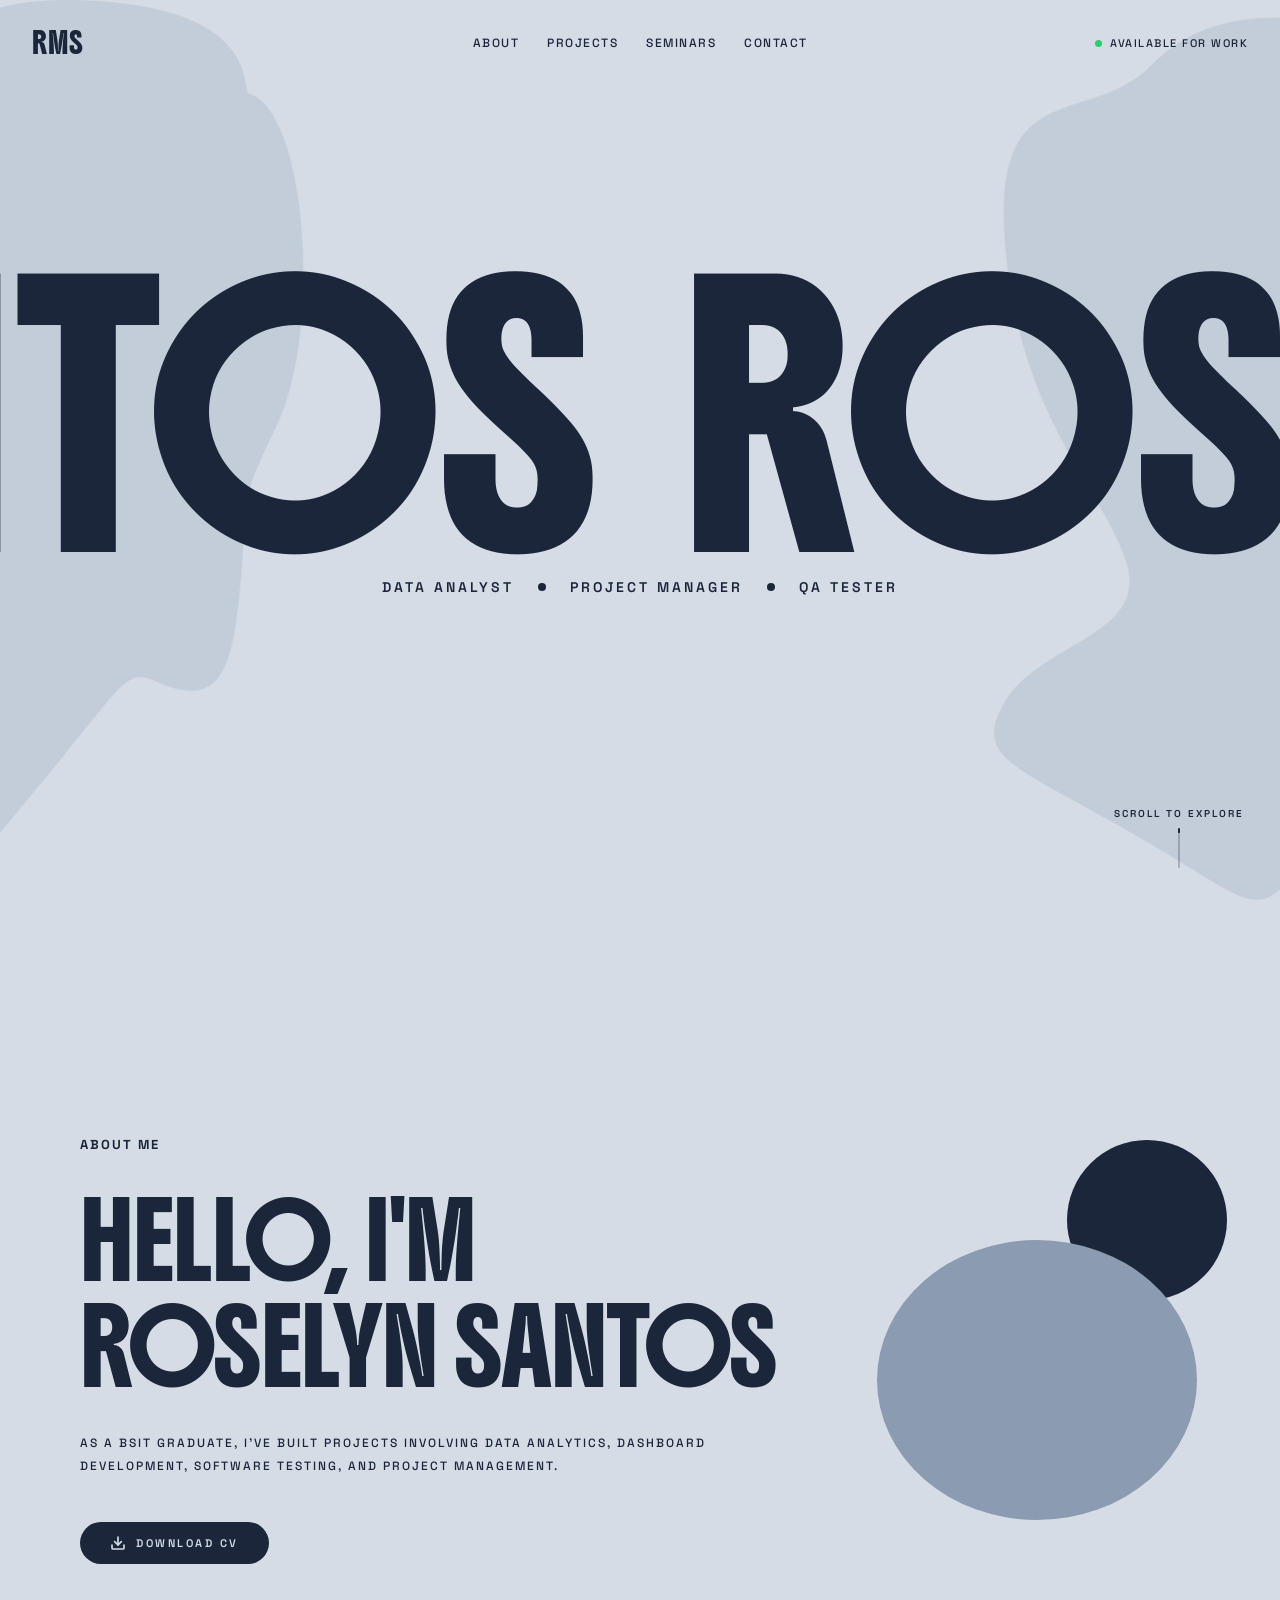
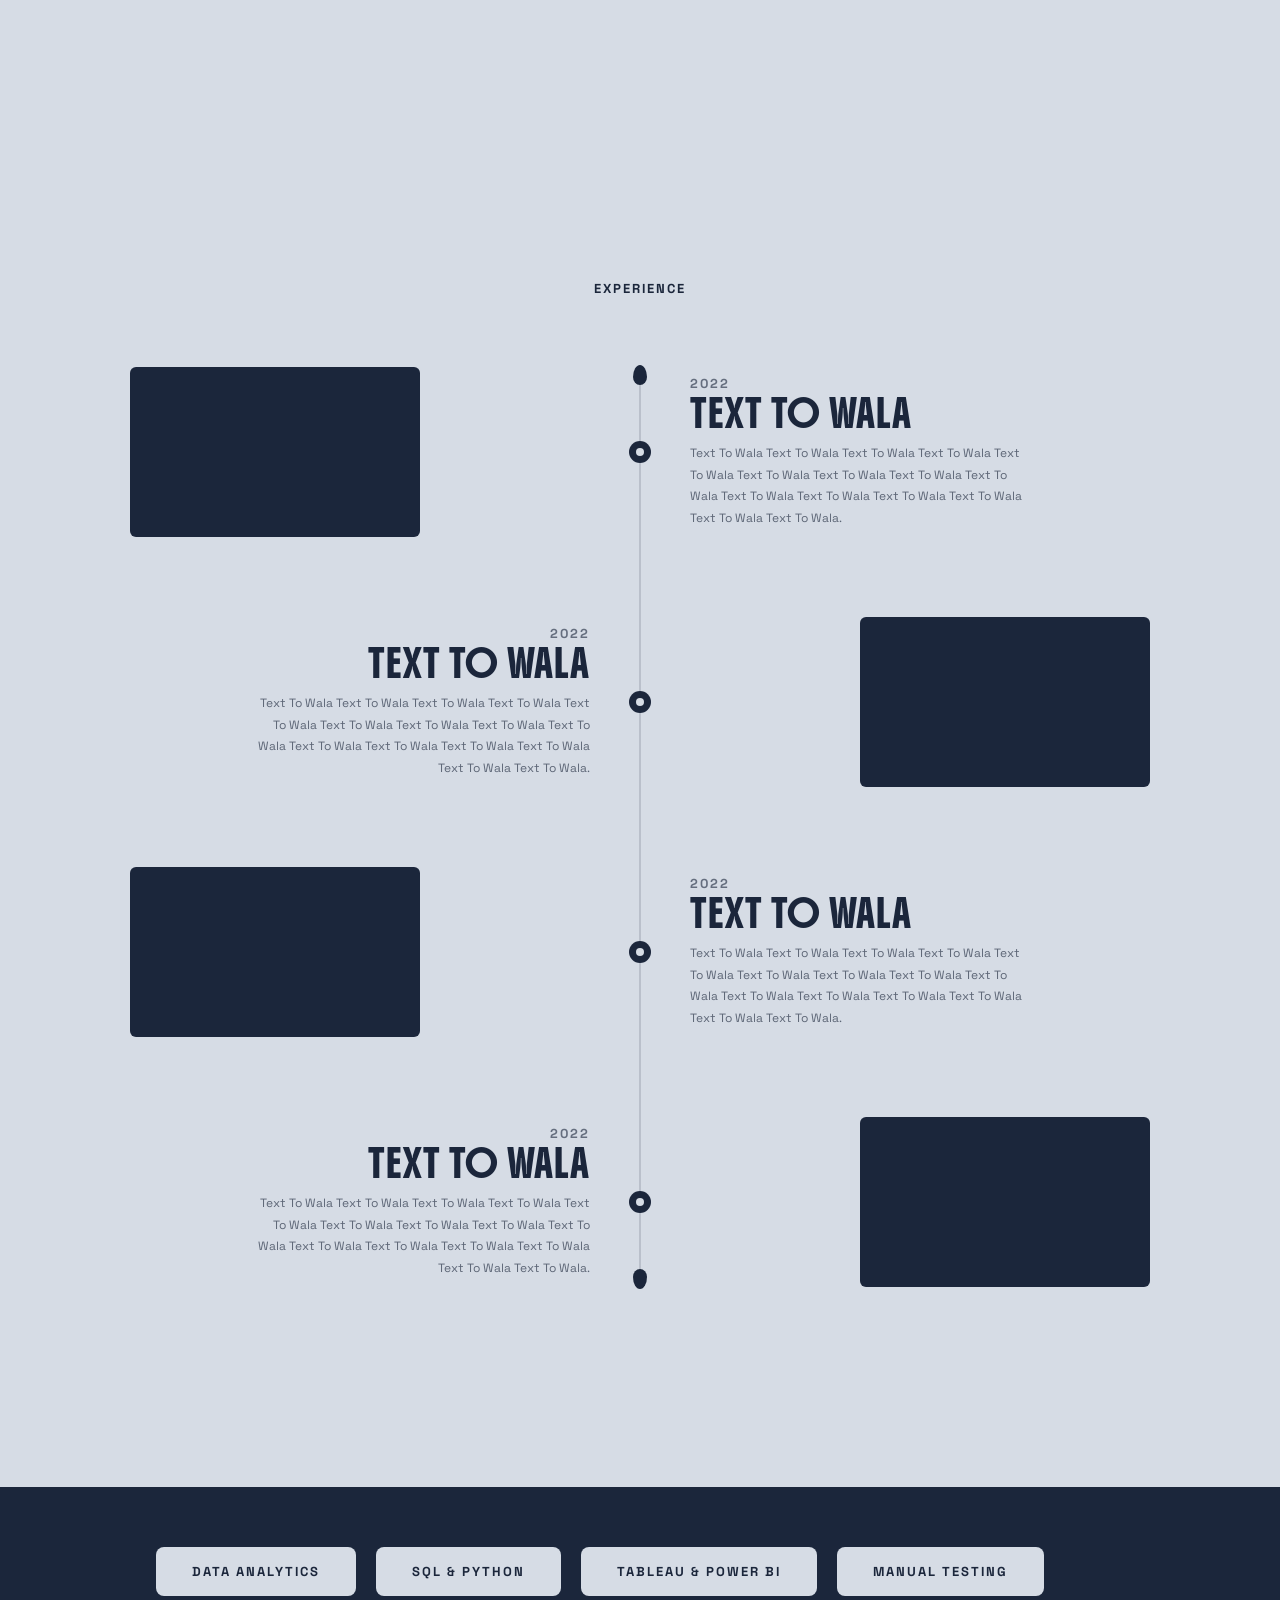
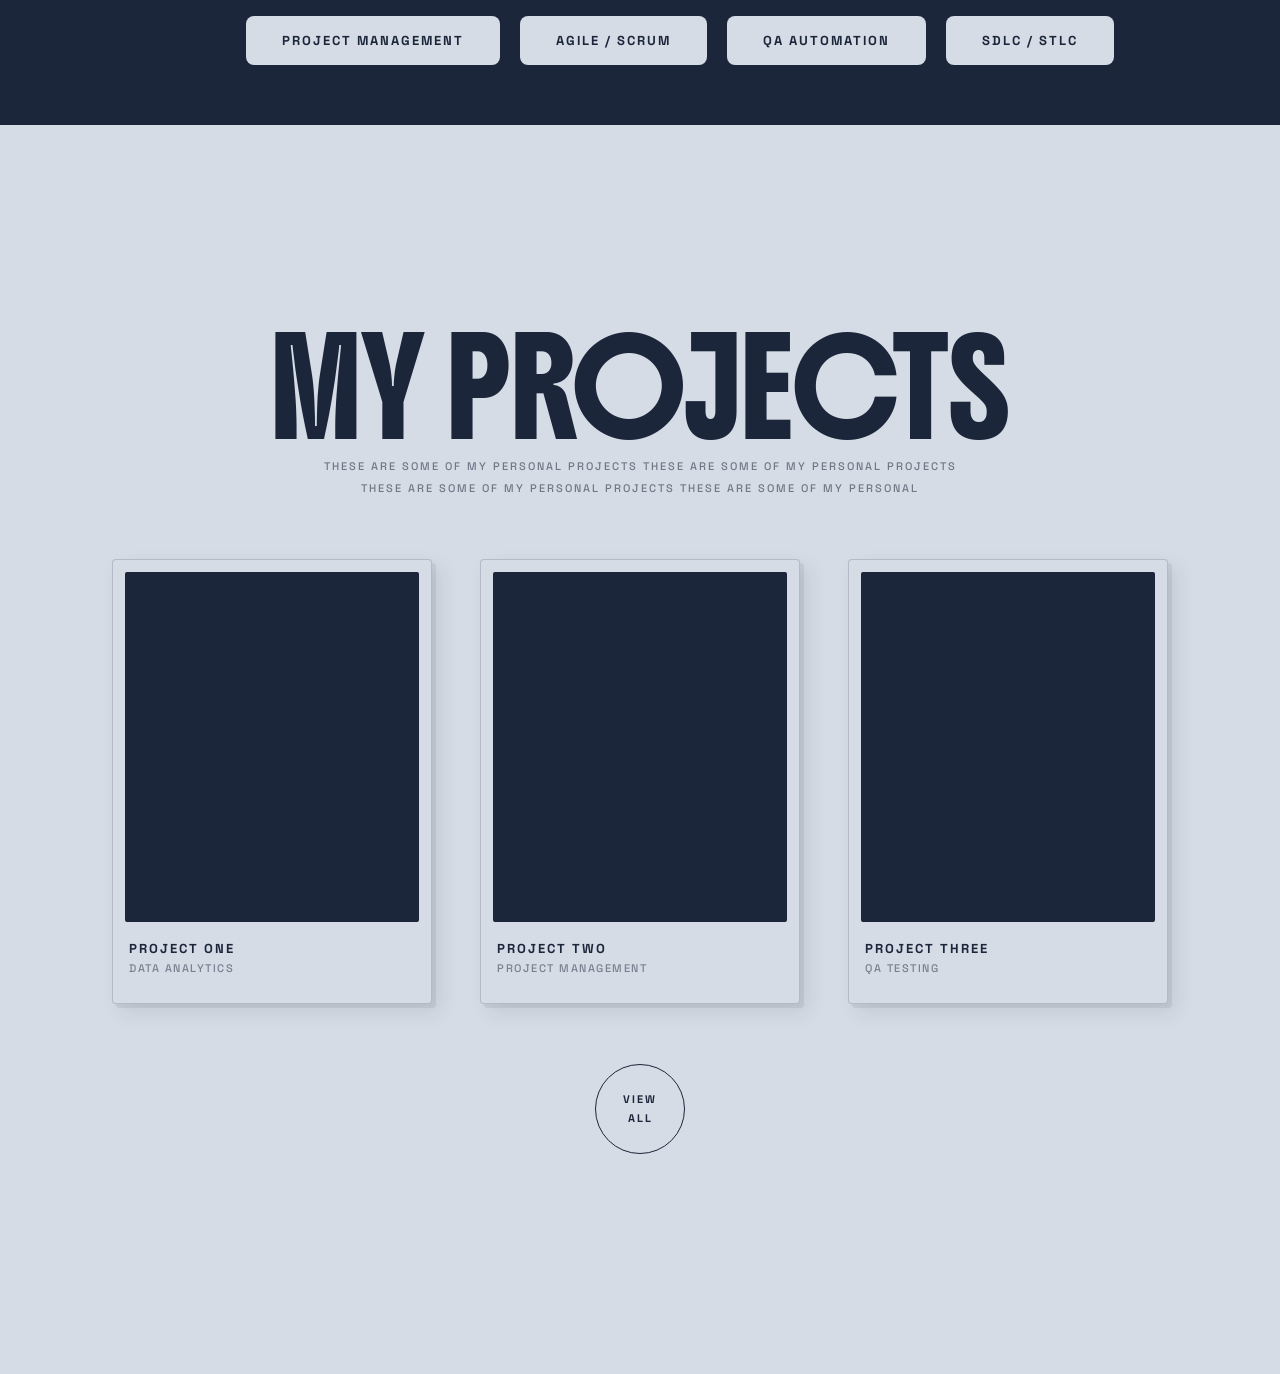
==== index.html @ ca858422 "feat: implement interactive project section with card hover animations and scroll-triggered entrance" ====
<!DOCTYPE html>
<html lang="en">
<head>
    <meta charset="UTF-8">
    <meta name="viewport" content="width=device-width, initial-scale=1.0">
    <meta name="description" content="Roselyn Santos — Data Analyst, Project Manager & QA Tester. Available for work.">
    <link rel="preconnect" href="https://fonts.googleapis.com">
    <link rel="preconnect" href="https://fonts.gstatic.com" crossorigin>
    <link href="https://fonts.googleapis.com/css2?family=Boldonse&family=Space+Grotesk:wght@300;400;500;600;700&display=swap" rel="stylesheet">

    <link rel="stylesheet" href="style.css">
    <title>RMS — Roselyn Santos Portfolio</title>
</head>
<body>
    <nav class="nav-head">
        <div class="logo">RMS</div>
        <ul class="nav-menu">
            <li><a href="#about" class="menu-link">ABOUT</a></li>
            <li><a href="#projects" class="menu-link">PROJECTS</a></li>
            <li><a href="#seminars" class="menu-link">SEMINARS</a></li>
            <li><a href="#contact" class="menu-link">CONTACT</a></li>
        </ul>
        <div class="nav-right">
            <span class="status-dot"></span>
            <span class="status-text">AVAILABLE FOR WORK</span>
        </div>
    </nav>

    <section class="hero">
        <div class="hero-container">
            <div class="hero-name-container">
                <h1 class="hero-name"> ROSELYN SANTOS</h1>
                <h1 class="hero-name" aria-hidden="true"> ROSELYN SANTOS</h1>
                <h1 class="hero-name" aria-hidden="true"> ROSELYN SANTOS</h1>
                <h1 class="hero-name" aria-hidden="true"> ROSELYN SANTOS</h1>
            </div>
            <div class="roles">
                <span class="job-role">DATA ANALYST</span>
                <span class="role-dot"></span>
                <span class="job-role">PROJECT MANAGER</span>
                <span class="role-dot"></span>
                <span class="job-role">QA TESTER</span>
            </div>
        </div>

        <div class="scroll-indicator">
            <span class="scroll-text">SCROLL TO EXPLORE</span>
            <div class="scroll-line">
                <span class="scroll-dot"></span>
            </div>
        </div>
    </section>

    <!-- ── About Section ── -->
    <section class="about" id="about">
        <div class="about-container">
            <div class="about-left">
                <span class="section-label">ABOUT ME</span>
                <h2 class="about-heading">
                    HELLO, I'M<br>
                    ROSELYN SANTOS
                </h2>
                <p class="about-description">
                    As a BSIT graduate, I've built projects involving data analytics, 
                    dashboard development, software testing, and project management.
                </p>
                <a href="#" class="btn-download" id="download-cv">
                    <span class="btn-icon">
                        <svg width="16" height="16" viewBox="0 0 24 24" fill="none" stroke="currentColor" stroke-width="2.5" stroke-linecap="round" stroke-linejoin="round">
                            <path d="M21 15v4a2 2 0 0 1-2 2H5a2 2 0 0 1-2-2v-4"/>
                            <polyline points="7 10 12 15 17 10"/>
                            <line x1="12" y1="15" x2="12" y2="3"/>
                        </svg>
                    </span>
                    <span class="btn-text">DOWNLOAD CV</span>
                </a>
            </div>
            <div class="about-right">
                <div class="about-shapes">
                    <div class="shape-circle"></div>
                    <div class="shape-ellipse"></div>
                </div>
            </div>
        </div>
    </section>

    <!-- ── Timeline Section ── -->
    <section class="timeline-section" id="projects">
        <div class="timeline-header">
            <span class="section-label">EXPERIENCE</span>
        </div>

        <div class="timeline-wrapper">
            <!-- vertical line -->
            <div class="timeline-line">
                <div class="timeline-line-fill"></div>
            </div>

            <!-- cap top -->
            <div class="timeline-cap timeline-cap--top"></div>

            <!-- Item 1 — image LEFT, text RIGHT -->
            <div class="timeline-item timeline-item--left" data-index="0">
                <div class="ti-image-side">
                    <div class="ti-image"></div>
                </div>
                <div class="ti-dot">
                    <div class="ti-dot-inner"></div>
                </div>
                <div class="ti-text-side">
                    <span class="ti-year">2022</span>
                    <h3 class="ti-title">TEXT TO WALA</h3>
                    <p class="ti-desc">Text To Wala Text To Wala Text To Wala Text To Wala Text To Wala Text To Wala Text To Wala Text To Wala Text To Wala Text To Wala Text To Wala Text To Wala Text To Wala Text To Wala Text To Wala.</p>
                </div>
            </div>

            <!-- Item 2 — text LEFT (mirrored), image RIGHT -->
            <div class="timeline-item timeline-item--right" data-index="1">
                <div class="ti-text-side">
                    <span class="ti-year">2022</span>
                    <h3 class="ti-title">TEXT TO WALA</h3>
                    <p class="ti-desc">Text To Wala Text To Wala Text To Wala Text To Wala Text To Wala Text To Wala Text To Wala Text To Wala Text To Wala Text To Wala Text To Wala Text To Wala Text To Wala Text To Wala Text To Wala.</p>
                </div>
                <div class="ti-dot">
                    <div class="ti-dot-inner"></div>
                </div>
                <div class="ti-image-side">
                    <div class="ti-image"></div>
                </div>
            </div>

            <!-- Item 3 — image LEFT, text RIGHT -->
            <div class="timeline-item timeline-item--left" data-index="2">
                <div class="ti-image-side">
                    <div class="ti-image"></div>
                </div>
                <div class="ti-dot">
                    <div class="ti-dot-inner"></div>
                </div>
                <div class="ti-text-side">
                    <span class="ti-year">2022</span>
                    <h3 class="ti-title">TEXT TO WALA</h3>
                    <p class="ti-desc">Text To Wala Text To Wala Text To Wala Text To Wala Text To Wala Text To Wala Text To Wala Text To Wala Text To Wala Text To Wala Text To Wala Text To Wala Text To Wala Text To Wala Text To Wala.</p>
                </div>
            </div>

            <!-- Item 4 — text LEFT (mirrored), image RIGHT -->
            <div class="timeline-item timeline-item--right" data-index="3">
                <div class="ti-text-side">
                    <span class="ti-year">2022</span>
                    <h3 class="ti-title">TEXT TO WALA</h3>
                    <p class="ti-desc">Text To Wala Text To Wala Text To Wala Text To Wala Text To Wala Text To Wala Text To Wala Text To Wala Text To Wala Text To Wala Text To Wala Text To Wala Text To Wala Text To Wala Text To Wala.</p>
                </div>
                <div class="ti-dot">
                    <div class="ti-dot-inner"></div>
                </div>
                <div class="ti-image-side">
                    <div class="ti-image"></div>
                </div>
            </div>

            <!-- cap bottom -->
            <div class="timeline-cap timeline-cap--bottom"></div>
        </div>
    <!-- ── Skills Section ── -->
    <section class="skills-section" id="skills">
        <div class="skills-banner">
            <div class="skills-row skills-row--1">
                <div class="skill-pill"><span>DATA ANALYTICS</span></div>
                <div class="skill-pill"><span>SQL & PYTHON</span></div>
                <div class="skill-pill"><span>TABLEAU & POWER BI</span></div>
                <div class="skill-pill"><span>MANUAL TESTING</span></div>
            </div>
            <div class="skills-row skills-row--2">
                <div class="skill-pill"><span>PROJECT MANAGEMENT</span></div>
                <div class="skill-pill"><span>AGILE / SCRUM</span></div>
                <div class="skill-pill"><span>QA AUTOMATION</span></div>
                <div class="skill-pill"><span>SDLC / STLC</span></div>
            </div>
        </div>
    </section>

    <!-- ── Projects Section ── -->
    <section class="projects-section" id="projects-work">
        <div class="projects-header">
            <h2 class="projects-title">MY PROJECTS</h2>
            <p class="projects-subtitle">THESE ARE SOME OF MY PERSONAL PROJECTS THESE ARE SOME OF MY PERSONAL PROJECTS<br>THESE ARE SOME OF MY PERSONAL PROJECTS THESE ARE SOME OF MY PERSONAL</p>
        </div>

        <div class="projects-grid">
            <!-- Card 1 -->
            <div class="project-card" data-proj="0">
                <div class="project-card-inner">
                    <div class="project-image">
                        <div class="project-hover-overlay">
                            <div class="view-eye">
                                <svg viewBox="0 0 24 24" fill="none" stroke="currentColor" stroke-width="1.8" stroke-linecap="round" stroke-linejoin="round">
                                    <path d="M1 12s4-8 11-8 11 8 11 8-4 8-11 8-11-8-11-8z"/>
                                    <circle cx="12" cy="12" r="3"/>
                                </svg>
                            </div>
                            <span class="view-label">VIEW</span>
                        </div>
                    </div>
                    <div class="project-card-footer">
                        <span class="project-name">PROJECT ONE</span>
                        <span class="project-type">DATA ANALYTICS</span>
                    </div>
                </div>
            </div>

            <!-- Card 2 -->
            <div class="project-card" data-proj="1">
                <div class="project-card-inner">
                    <div class="project-image">
                        <div class="project-hover-overlay">
                            <div class="view-eye">
                                <svg viewBox="0 0 24 24" fill="none" stroke="currentColor" stroke-width="1.8" stroke-linecap="round" stroke-linejoin="round">
                                    <path d="M1 12s4-8 11-8 11 8 11 8-4 8-11 8-11-8-11-8z"/>
                                    <circle cx="12" cy="12" r="3"/>
                                </svg>
                            </div>
                            <span class="view-label">VIEW</span>
                        </div>
                    </div>
                    <div class="project-card-footer">
                        <span class="project-name">PROJECT TWO</span>
                        <span class="project-type">PROJECT MANAGEMENT</span>
                    </div>
                </div>
            </div>

            <!-- Card 3 -->
            <div class="project-card" data-proj="2">
                <div class="project-card-inner">
                    <div class="project-image">
                        <div class="project-hover-overlay">
                            <div class="view-eye">
                                <svg viewBox="0 0 24 24" fill="none" stroke="currentColor" stroke-width="1.8" stroke-linecap="round" stroke-linejoin="round">
                                    <path d="M1 12s4-8 11-8 11 8 11 8-4 8-11 8-11-8-11-8z"/>
                                    <circle cx="12" cy="12" r="3"/>
                                </svg>
                            </div>
                            <span class="view-label">VIEW</span>
                        </div>
                    </div>
                    <div class="project-card-footer">
                        <span class="project-name">PROJECT THREE</span>
                        <span class="project-type">QA TESTING</span>
                    </div>
                </div>
            </div>
        </div>

        <div class="projects-cta">
            <a href="#" class="view-all-btn" id="view-all-projects">
                <span>VIEW</span>
                <span>ALL</span>
            </a>
        </div>
    </section>

    <script src="script.js"></script>
</body>
</html>
---- style.css ----
* {
    margin: 0;
    padding: 0;
    box-sizing: border-box;
}

body {
    font-family: 'Space Grotesk', sans-serif;
    overflow-x: hidden;
    max-width: 100%;
    background-color: #d6dce5;
    color: #1B263B;
}

/* ── Navigation ── */
nav {
    font-size: 12px;
    padding: 20px;
}

.nav-head {
    position: absolute;
    top: 0;
    left: 0;
    width: 100%;
    z-index: 10;
    display: flex;
    justify-content: space-between;
    align-items: center;
    padding: 24px 32px;
}

.logo {
    font-family: "Boldonse", sans-serif;
    font-weight: 400;
    font-size: 20px;
    color: #1B263B;
    letter-spacing: 1px;
    cursor: pointer;
}

.nav-menu {
    display: flex;
    font-weight: 500;
    list-style: none;
    gap: 28px;
    position: absolute;
    left: 50%;
    top: 50%;
    transform: translate(-50%, -50%);
}

.menu-link {
    text-decoration: none;
    color: #1B263B;
    font-size: 12px;
    font-weight: 500;
    letter-spacing: 1.5px;
    transition: color 0.3s ease, opacity 0.3s ease;
    position: relative;
    padding-bottom: 2px;
}

.menu-link::after {
    content: '';
    position: absolute;
    bottom: 0;
    left: 0;
    width: 0;
    height: 1.5px;
    background-color: #1B263B;
    transition: width 0.3s ease;
}

.menu-link:hover::after {
    width: 100%;
}

.menu-link:hover {
    opacity: 0.7;
}

.nav-right {
    display: flex;
    align-items: center;
    gap: 8px;
    font-size: 11px;
    font-weight: 500;
    letter-spacing: 1.5px;
    color: #1B263B;
}

.status-dot {
    width: 7px;
    height: 7px;
    border-radius: 50%;
    background-color: #2ecc71;
    display: inline-block;
    animation: pulse-dot 2s ease-in-out infinite;
}

@keyframes pulse-dot {
    0%, 100% { opacity: 1; transform: scale(1); }
    50% { opacity: 0.5; transform: scale(0.8); }
}

/* ── Hero Section ── */
.hero {
    position: relative;
    width: 100%;
    height: 100vh;
    background-image: url(assets/hero-background.png);
    background-repeat: no-repeat;
    background-size: cover;
    background-position: center;
    overflow: hidden;
    display: flex;
    flex-direction: column;
    justify-content: center;
    align-items: center;
}

/* ── Scrolling Name ── */
@keyframes scrollText {
    0% {
        transform: translateX(0);
    }
    100% {
        transform: translateX(-50%);
    }
}

.hero-container {
    position: relative;
    display: flex;
    flex-direction: column;
    align-items: center;
    width: 100%;
}

.hero-name-container {
    display: flex;
    white-space: nowrap;
    animation: scrollText 20s linear infinite;
    gap: 80px;
}

.hero-name {
    font-family: "Boldonse", sans-serif;
    font-weight: 400;
    font-style: normal;
    font-size: 234px;
    color: #1B263B;
    line-height: 1;
    margin: 0;
    padding: 0;
    flex-shrink: 0;
}

/* ── Roles with Dots ── */
.roles {
    display: flex;
    justify-content: center;
    align-items: center;
    gap: 24px;
    margin-top: 40px;
}

.job-role {
    font-size: 14px;
    font-weight: 600;
    letter-spacing: 3px;
    color: #1B263B;
}

.role-dot {
    width: 8px;
    height: 8px;
    border-radius: 50%;
    background-color: #1B263B;
    flex-shrink: 0;
}

/* ── Scroll to Explore ── */
.scroll-indicator {
    position: absolute;
    bottom: 32px;
    right: 36px;
    display: flex;
    flex-direction: column;
    align-items: center;
    gap: 8px;
}

.scroll-text {
    font-size: 10px;
    font-weight: 600;
    letter-spacing: 2px;
    color: #1B263B;
    writing-mode: horizontal-tb;
}

.scroll-line {
    width: 1.5px;
    height: 40px;
    background-color: rgba(27, 38, 59, 0.25);
    position: relative;
    overflow: hidden;
    border-radius: 1px;
}

.scroll-dot {
    width: 5px;
    height: 5px;
    border-radius: 50%;
    background-color: #1B263B;
    position: absolute;
    left: 50%;
    transform: translateX(-50%);
    animation: scroll-bounce 2s ease-in-out infinite;
}

@keyframes scroll-bounce {
    0% { top: 0; }
    50% { top: calc(100% - 5px); }
    100% { top: 0; }
}

/* ── About Section ── */
.about {
    position: relative;
    width: 100%;
    min-height: 100vh;
    background-color: #d6dce5;
    display: flex;
    align-items: center;
    justify-content: center;
    padding: 60px 80px;
    overflow: hidden;
}

.about-container {
    display: flex;
    align-items: center;
    justify-content: space-between;
    width: 100%;
    max-width: 1500px;
    gap: 80px;
}

.about-left {
    flex: 1;
}

.section-label {
    display: block;
    font-size: 13px;
    font-weight: 700;
    letter-spacing: 2px;
    color: #1B263B;
    margin-bottom: 36px;
}

.about-heading {
    font-family: "Boldonse", sans-serif;
    font-weight: 400;
    font-size: clamp(44px, 5.5vw, 76px);
    color: #1B263B;
    line-height: 1.5;
    margin-bottom: 32px;
    letter-spacing: -1px;
    white-space: nowrap;
}

.about-description {
    font-size: 12px;
    font-weight: 500;
    line-height: 1.9;
    color: #1B263B;
    letter-spacing: 2px;
    max-width: 740px;
    margin-bottom: 44px;
    text-transform: uppercase;
}

/* ── Download CV Button ── */
.btn-download {
    display: inline-flex;
    align-items: center;
    gap: 10px;
    padding: 13px 30px;
    background-color: #1B263B;
    color: #d6dce5;
    text-decoration: none;
    font-size: 11px;
    font-weight: 600;
    letter-spacing: 2.5px;
    border-radius: 50px;
    transition: all 0.4s cubic-bezier(0.25, 0.46, 0.45, 0.94);
    position: relative;
    overflow: hidden;
}

.btn-download::before {
    content: '';
    position: absolute;
    top: 0;
    left: -100%;
    width: 100%;
    height: 100%;
    background: linear-gradient(90deg, transparent, rgba(214, 220, 229, 0.12), transparent);
    transition: left 0.5s ease;
}

.btn-download:hover::before {
    left: 100%;
}

.btn-download:hover {
    transform: translateY(-2px);
    box-shadow: 0 8px 30px rgba(27, 38, 59, 0.3);
    background-color: #2a3a52;
}

.btn-icon {
    display: flex;
    align-items: center;
    justify-content: center;
    transition: transform 0.3s ease;
}

.btn-download:hover .btn-icon {
    transform: translateY(2px);
}

.btn-text {
    position: relative;
    z-index: 1;
}

/* ── About Right — Geometric Shapes (Person Placeholder) ── */
.about-right {
    flex: 1;
    display: flex;
    justify-content: flex-end;
    align-items: center;
}

.about-shapes {
    position: relative;
    width: 400px;
    height: 420px;
}

.shape-circle {
    position: absolute;
    top: 0;
    right: 30px;
    width: 160px;
    height: 160px;
    border-radius: 50%;
    background-color: #1B263B;
}

.shape-ellipse {
    position: absolute;
    top: 100px;
    left: 20px;
    width: 320px;
    height: 280px;
    border-radius: 50%;
    background-color: #8a9bb2;
}

/* ══════════════════════════════════════════
   TIMELINE SECTION
══════════════════════════════════════════ */
.timeline-section {
    position: relative;
    width: 100%;
    background-color: #d6dce5;
    padding: 80px 0 100px;
    overflow: hidden;
}

.timeline-header {
    text-align: center;
    margin-bottom: 70px;
}

/* ── Center Vertical Line ── */
.timeline-wrapper {
    position: relative;
    width: 100%;
    max-width: 1100px;
    margin: 0 auto;
    padding: 0 40px;
}

.timeline-line {
    position: absolute;
    left: 50%;
    top: 0;
    bottom: 0;
    width: 2px;
    transform: translateX(-50%);
    background-color: rgba(27, 38, 59, 0.15);
    z-index: 0;
}

.timeline-line-fill {
    position: absolute;
    top: 0;
    left: 0;
    width: 100%;
    height: 0%;
    background-color: #1B263B;
    transition: height 0.05s linear;
}

/* ── Teardrop caps ── */
.timeline-cap {
    position: absolute;
    left: 50%;
    transform: translateX(-50%);
    width: 14px;
    height: 20px;
    background-color: #1B263B;
    border-radius: 50% 50% 50% 50% / 60% 60% 40% 40%;
    z-index: 2;
}

.timeline-cap--top {
    top: -2px;
    border-radius: 50% 50% 50% 50% / 40% 40% 60% 60%;
    transform: translateX(-50%) rotate(180deg);
}

.timeline-cap--bottom {
    bottom: -2px;
    border-radius: 50% 50% 50% 50% / 40% 40% 60% 60%;
}

/* ── Timeline Item ── */
.timeline-item {
    position: relative;
    display: flex;
    align-items: center;
    margin-bottom: 80px;
    gap: 0;
    width: 100%;
}

.timeline-item:last-of-type {
    margin-bottom: 0;
}

/* ── Dot on the center line ── */
.ti-dot {
    position: absolute;
    left: 50%;
    top: 50%;
    transform: translate(-50%, -50%);
    width: 22px;
    height: 22px;
    border-radius: 50%;
    background-color: #1B263B;
    z-index: 3;
    display: flex;
    align-items: center;
    justify-content: center;
    transition: transform 0.3s ease, box-shadow 0.3s ease;
}

.ti-dot-inner {
    width: 8px;
    height: 8px;
    border-radius: 50%;
    background-color: #d6dce5;
    transition: background-color 0.3s ease;
}

.timeline-item:hover .ti-dot {
    transform: translate(-50%, -50%) scale(1.3);
    box-shadow: 0 0 0 6px rgba(27, 38, 59, 0.12);
}

/* ── Image side ── */
.ti-image-side {
    flex: 1;
    display: flex;
    padding: 0 50px 0 0;
}

.timeline-item--right .ti-image-side {
    padding: 0 0 0 50px;
    justify-content: flex-end;
}

.ti-image {
    width: 100%;
    max-width: 290px;
    height: 170px;
    background-color: #1B263B;
    border-radius: 6px;
    transition: transform 0.4s cubic-bezier(0.25, 0.46, 0.45, 0.94),
                box-shadow 0.4s cubic-bezier(0.25, 0.46, 0.45, 0.94);
    cursor: pointer;
}

.ti-image:hover {
    transform: translateY(-6px) scale(1.02);
    box-shadow: 0 20px 50px rgba(27, 38, 59, 0.3);
}

/* ── Text side ── */
.ti-text-side {
    flex: 1;
    padding: 0 0 0 50px;
}

.timeline-item--right .ti-text-side {
    padding: 0 50px 0 0;
    text-align: right;
}

.ti-year {
    display: block;
    font-size: 13px;
    font-weight: 700;
    letter-spacing: 2px;
    color: #1B263B;
    margin-bottom: 6px;
    opacity: 0.6;
}

.ti-title {
    font-family: "Boldonse", sans-serif;
    font-weight: 400;
    font-size: clamp(18px, 2.2vw, 26px);
    color: #1B263B;
    letter-spacing: 1px;
    margin-bottom: 14px;
    line-height: 1.2;
}

.ti-desc {
    font-size: 12px;
    font-weight: 400;
    line-height: 1.8;
    color: rgba(27, 38, 59, 0.65);
    max-width: 340px;
}

.timeline-item--right .ti-desc {
    margin-left: auto;
}

/* ── Scroll-triggered entry animations ── */
.timeline-item {
    opacity: 0;
    transition:
        opacity 0.7s ease,
        transform 0.7s cubic-bezier(0.25, 0.46, 0.45, 0.94);
}

.timeline-item--left {
    transform: translateX(-40px);
}

.timeline-item--right {
    transform: translateX(40px);
}

.timeline-item.is-visible {
    opacity: 1;
    transform: translateX(0);
}

/* stagger by index */
.timeline-item[data-index="1"] { transition-delay: 0.1s; }
.timeline-item[data-index="2"] { transition-delay: 0.15s; }
.timeline-item[data-index="3"] { transition-delay: 0.2s; }

/* ══════════════════════════════════════════
   SKILLS SECTION
══════════════════════════════════════════ */
.skills-section {
    position: relative;
    width: 100%;
    background-color: #d6dce5;
    padding: 120px 0;
    display: flex;
    align-items: center;
    justify-content: center;
    overflow: hidden;
}

.skills-banner {
    position: relative;
    width: 100%;
    background-color: #1B263B;
    padding: 60px 0;
    display: flex;
    flex-direction: column;
    gap: 20px;
    overflow: hidden;
}

.skills-row {
    display: flex;
    justify-content: center;
    gap: 20px;
    width: 100%;
    opacity: 0;
    transition: opacity 1.2s ease, transform 1.2s cubic-bezier(0.25, 1, 0.5, 1);
}

.skills-row--1 {
    transform: translateX(-150px);
}

.skills-row--2 {
    transform: translateX(150px);
}

/* ── Active Entrance States ── */
.skills-section.is-visible .skills-row--1 {
    opacity: 1;
    transform: translateX(-40px);
}

.skills-section.is-visible .skills-row--2 {
    opacity: 1;
    transform: translateX(40px);
}

/* ── Skill Pill ── */
.skill-pill {
    background-color: #d6dce5;
    color: #1B263B;
    padding: 16px 36px;
    font-size: 13px;
    font-weight: 700;
    letter-spacing: 2px;
    border-radius: 8px;
    text-transform: uppercase;
    display: inline-flex;
    align-items: center;
    justify-content: center;
    transition: transform 0.4s cubic-bezier(0.25, 0.46, 0.45, 0.94),
                background-color 0.4s ease,
                color 0.4s ease,
                box-shadow 0.4s ease;
    user-select: none;
    white-space: nowrap;
}

.skill-pill span {
    position: relative;
    z-index: 1;
}

/* ── Hover Effects ── */
.skill-pill:hover {
    transform: scale(1.06) translateY(-2px);
    background-color: #ffffff;
    color: #1B263B;
    box-shadow: 0 12px 30px rgba(0, 0, 0, 0.15);
    cursor: pointer;
}

/* ══════════════════════════════════════════
   PROJECTS SECTION
══════════════════════════════════════════ */
.projects-section {
    position: relative;
    width: 100%;
    background-color: #d6dce5;
    padding: 100px 60px 120px;
    display: flex;
    flex-direction: column;
    align-items: center;
    gap: 60px;
    overflow: hidden;
}

/* ── Header ── */
.projects-header {
    text-align: center;
}

.projects-title {
    font-family: "Boldonse", sans-serif;
    font-weight: 400;
    font-size: clamp(52px, 7vw, 96px);
    color: #1B263B;
    letter-spacing: -1px;
    line-height: 1;
    margin-bottom: 20px;
}

.projects-subtitle {
    font-size: 11px;
    font-weight: 500;
    letter-spacing: 2px;
    color: rgba(27, 38, 59, 0.55);
    line-height: 2;
    text-transform: uppercase;
}

/* ── Grid ── */
.projects-grid {
    display: flex;
    justify-content: center;
    align-items: flex-start;
    gap: 48px;
    flex-wrap: wrap;
    width: 100%;
    max-width: 1300px;
}

/* ── Card ── */
.project-card {
    position: relative;
    width: 320px;
    cursor: pointer;
    /* entry state */
    opacity: 0;
    transform: translateY(40px);
    transition:
        opacity 0.7s ease,
        transform 0.7s cubic-bezier(0.25, 0.46, 0.45, 0.94);
}

.project-card.is-visible {
    opacity: 1;
    transform: translateY(0);
}

.project-card[data-proj="1"] { transition-delay: 0.12s; }
.project-card[data-proj="2"] { transition-delay: 0.24s; }

/* Polaroid inner wrapper */
.project-card-inner {
    position: relative;
    background-color: #d6dce5;
    border: 1px solid rgba(27, 38, 59, 0.18);
    border-radius: 4px;
    padding: 12px 12px 28px;
    box-shadow:
        4px 4px 0px rgba(27, 38, 59, 0.08),
        8px 8px 20px rgba(27, 38, 59, 0.10);
    transition:
        transform 0.45s cubic-bezier(0.25, 0.46, 0.45, 0.94),
        box-shadow 0.45s ease;
    overflow: hidden;
}

.project-card:hover .project-card-inner {
    transform: translateY(-8px) rotate(-1deg);
    box-shadow:
        6px 18px 40px rgba(27, 38, 59, 0.22),
        0 2px 8px rgba(27, 38, 59, 0.10);
}

/* Dark image area */
.project-image {
    position: relative;
    width: 100%;
    height: 350px;
    background-color: #1B263B;
    border-radius: 2px;
    overflow: hidden;
}

/* Footer label area */
.project-card-footer {
    display: flex;
    flex-direction: column;
    align-items: flex-start;
    gap: 4px;
    padding-top: 18px;
    padding-left: 4px;
}

.project-name {
    font-size: 13px;
    font-weight: 700;
    letter-spacing: 2px;
    color: #1B263B;
    text-transform: uppercase;
}

.project-type {
    font-size: 11px;
    font-weight: 500;
    letter-spacing: 1.5px;
    color: rgba(27, 38, 59, 0.5);
    text-transform: uppercase;
}

/* ── Hover Overlay ── */
.project-hover-overlay {
    position: absolute;
    inset: 0;   /* now covers the relative project-image container perfectly */
    background-color: rgba(27, 38, 59, 0.72);
    border-radius: 2px;
    display: flex;
    flex-direction: column;
    align-items: center;
    justify-content: center;
    gap: 12px;
    opacity: 0;
    /* start scaled down + blurred */
    transform: scale(0.88);
    filter: blur(4px);
    transition:
        opacity 0.4s ease,
        transform 0.4s cubic-bezier(0.34, 1.56, 0.64, 1),
        filter 0.4s ease;
    pointer-events: none;
}

.project-card:hover .project-hover-overlay {
    opacity: 1;
    transform: scale(1);
    filter: blur(0px);
}

/* Eye icon */
.view-eye {
    width: 54px;
    height: 54px;
    border-radius: 50%;
    border: 1.5px solid rgba(214, 220, 229, 0.6);
    display: flex;
    align-items: center;
    justify-content: center;
    color: #d6dce5;
    /* pupil "scanning" animation on hover */
    animation: none;
}

.project-card:hover .view-eye {
    animation: eye-pulse 1.2s ease-in-out infinite;
}

.view-eye svg {
    width: 26px;
    height: 26px;
    transform-origin: center;
}

/* The pupil (inner circle) scans left-right */
.project-card:hover .view-eye svg circle {
    animation: pupil-scan 1.4s ease-in-out infinite;
}

@keyframes pupil-scan {
    0%   { transform: translateX(0); }
    30%  { transform: translateX(3px); }
    70%  { transform: translateX(-3px); }
    100% { transform: translateX(0); }
}

@keyframes eye-pulse {
    0%,100% { border-color: rgba(214, 220, 229, 0.6); transform: scale(1); }
    50%      { border-color: rgba(214, 220, 229, 1);   transform: scale(1.08); }
}

.view-label {
    font-size: 11px;
    font-weight: 700;
    letter-spacing: 3px;
    color: #d6dce5;
    text-transform: uppercase;
    /* slide up as it appears */
    transform: translateY(6px);
    transition: transform 0.4s cubic-bezier(0.34, 1.56, 0.64, 1) 0.05s;
}

.project-card:hover .view-label {
    transform: translateY(0);
}

/* ── CTA Button ── */
.projects-cta {
    display: flex;
    justify-content: center;
}

.view-all-btn {
    display: flex;
    flex-direction: column;
    align-items: center;
    justify-content: center;
    width: 90px;
    height: 90px;
    border-radius: 50%;
    border: 1.5px solid #1B263B;
    text-decoration: none;
    color: #1B263B;
    font-size: 11px;
    font-weight: 700;
    letter-spacing: 2px;
    line-height: 1.7;
    transition:
        background-color 0.35s ease,
        color 0.35s ease,
        transform 0.35s cubic-bezier(0.25, 0.46, 0.45, 0.94),
        box-shadow 0.35s ease;
    position: relative;
    overflow: hidden;
}

.view-all-btn::before {
    content: '';
    position: absolute;
    inset: 0;
    border-radius: 50%;
    background-color: #1B263B;
    transform: scale(0);
    transition: transform 0.4s cubic-bezier(0.34, 1.56, 0.64, 1);
}

.view-all-btn:hover::before {
    transform: scale(1);
}

.view-all-btn span {
    position: relative;
    z-index: 1;
    transition: color 0.35s ease;
}

.view-all-btn:hover span {
    color: #d6dce5;
}

.view-all-btn:hover {
    transform: scale(1.08);
    box-shadow: 0 8px 28px rgba(27, 38, 59, 0.2);
}
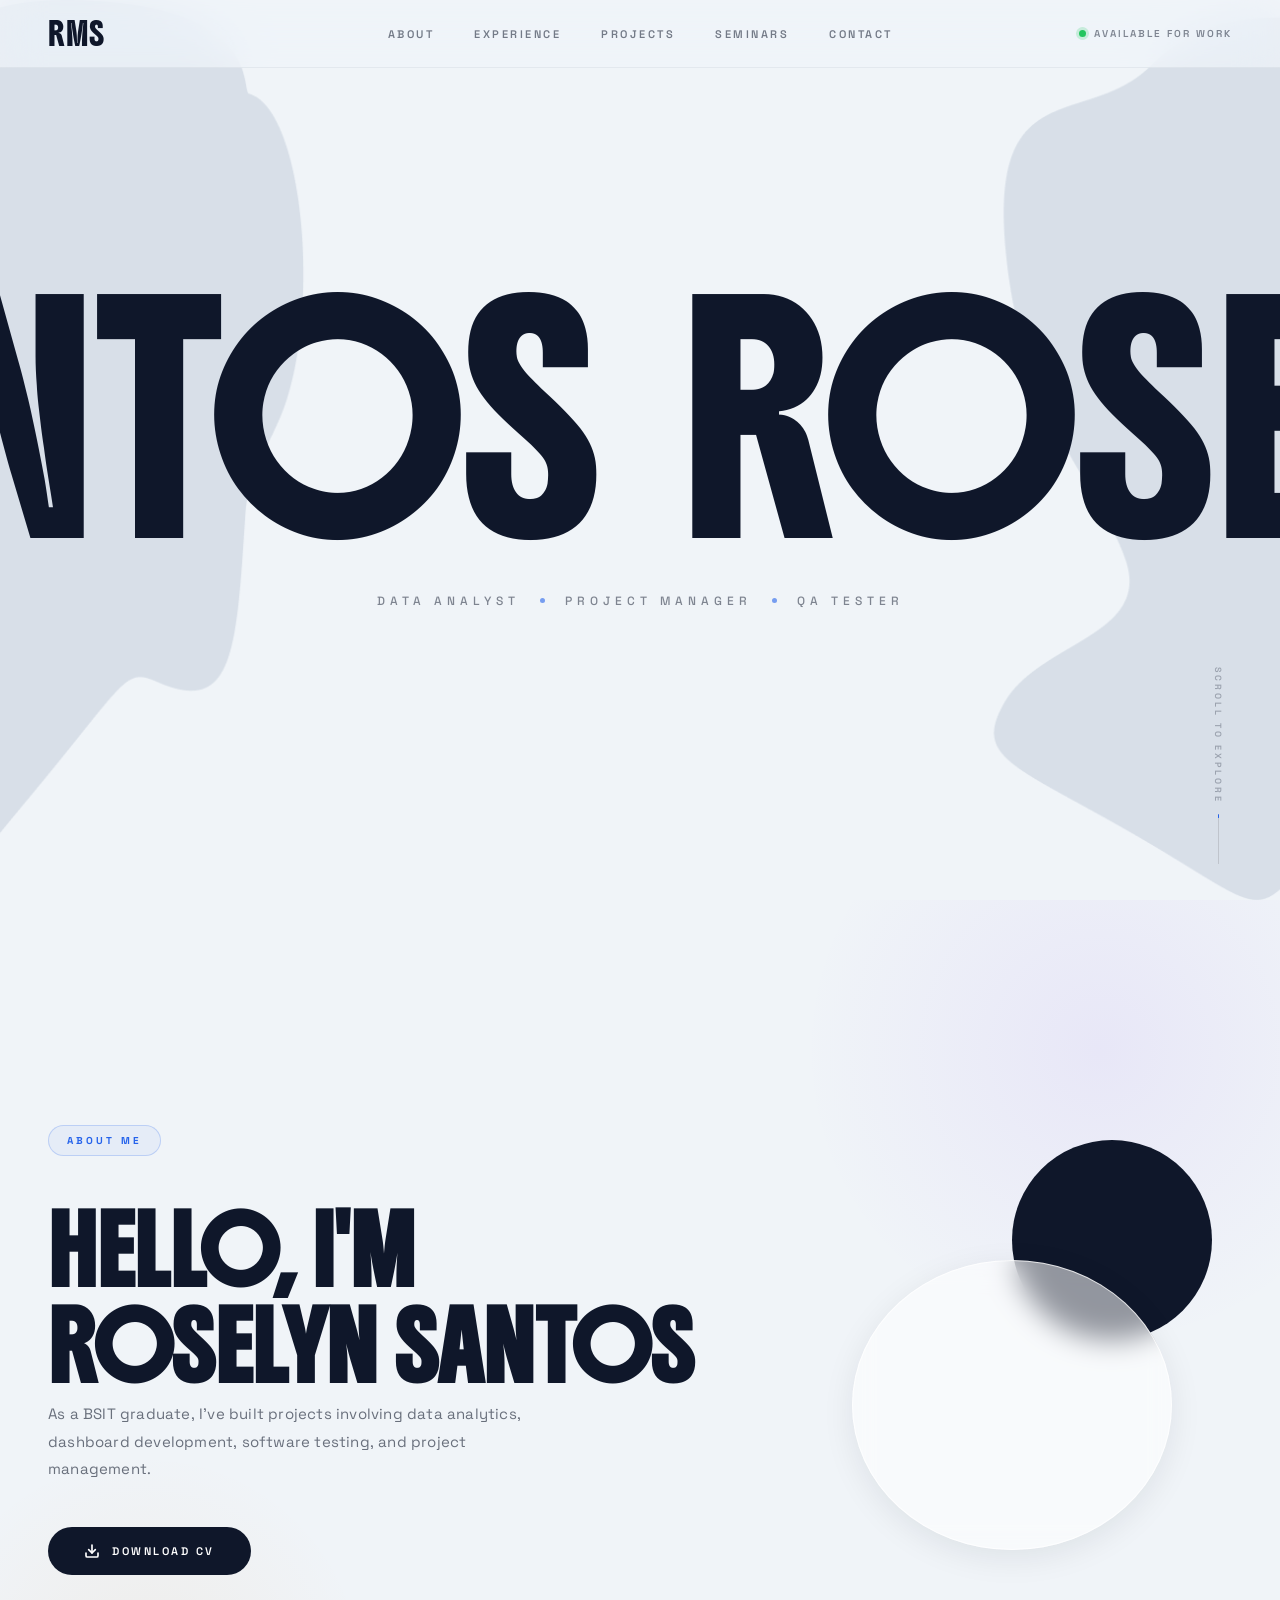
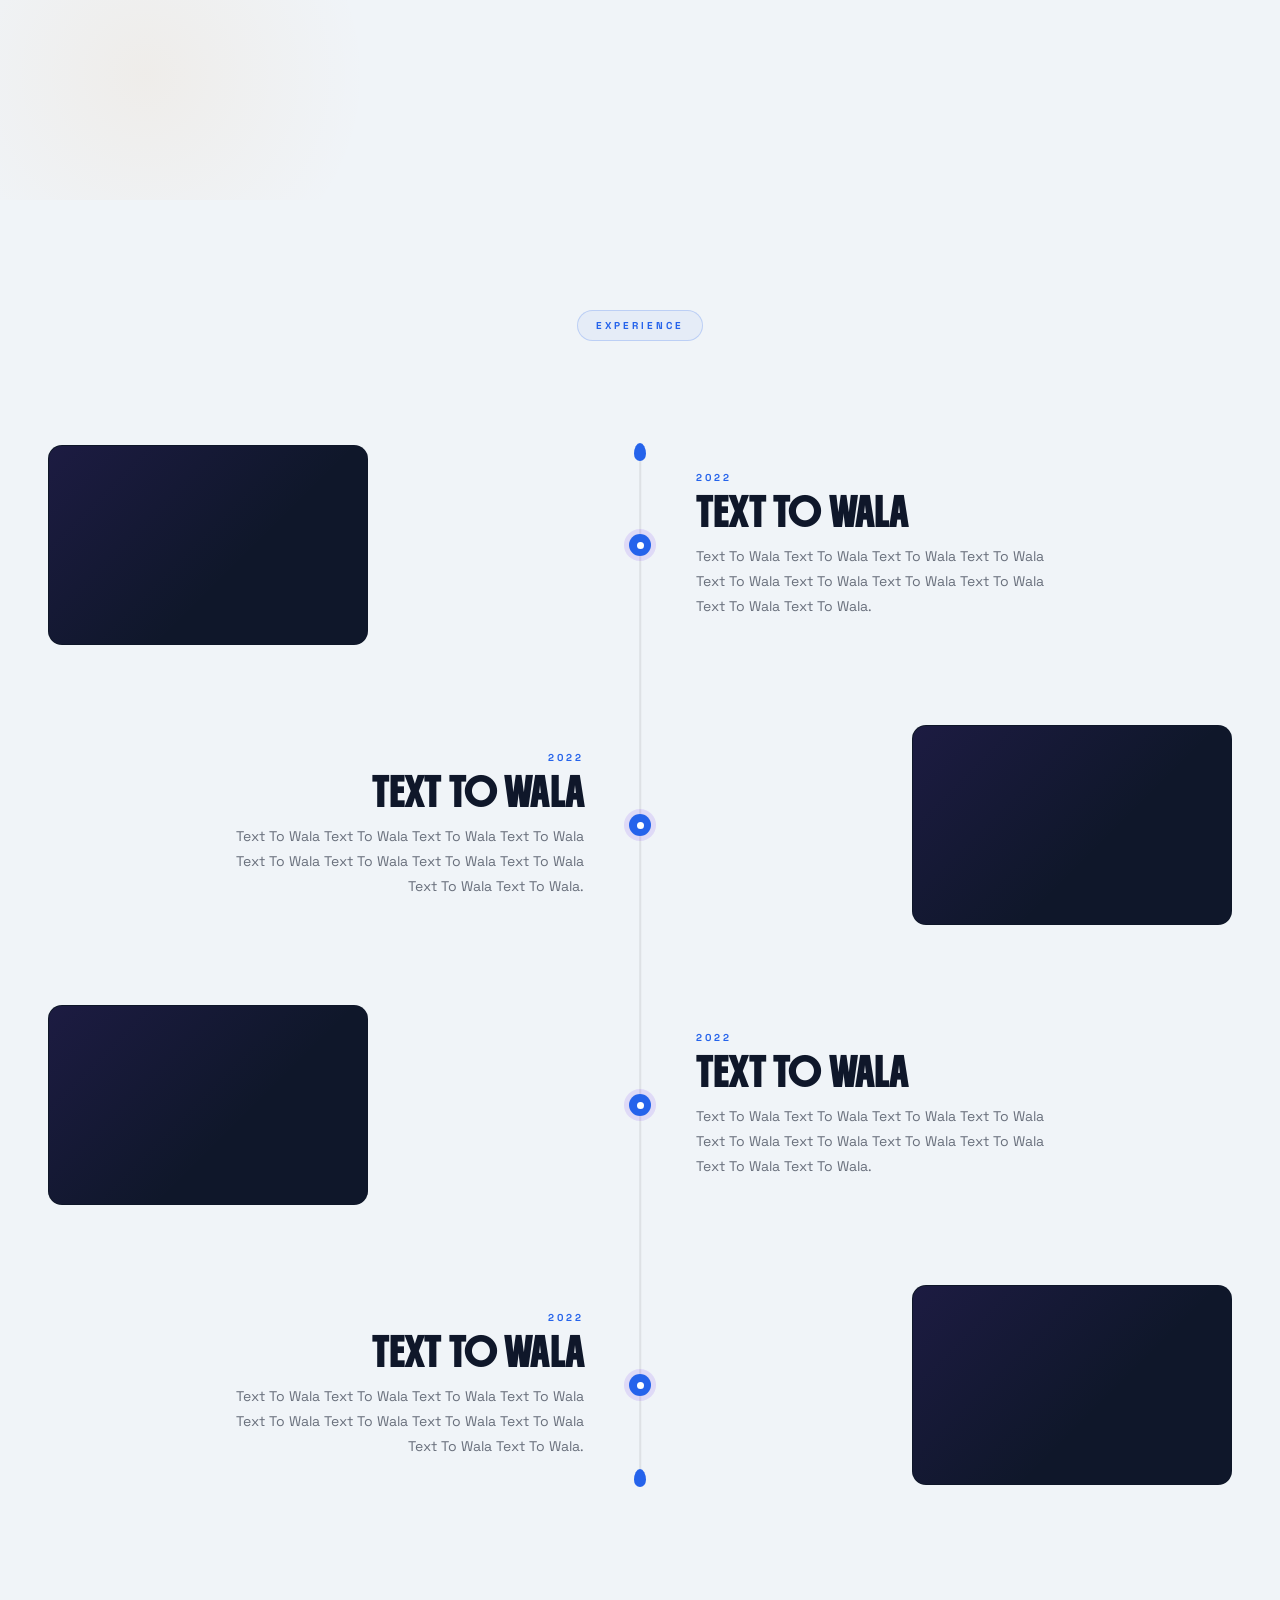
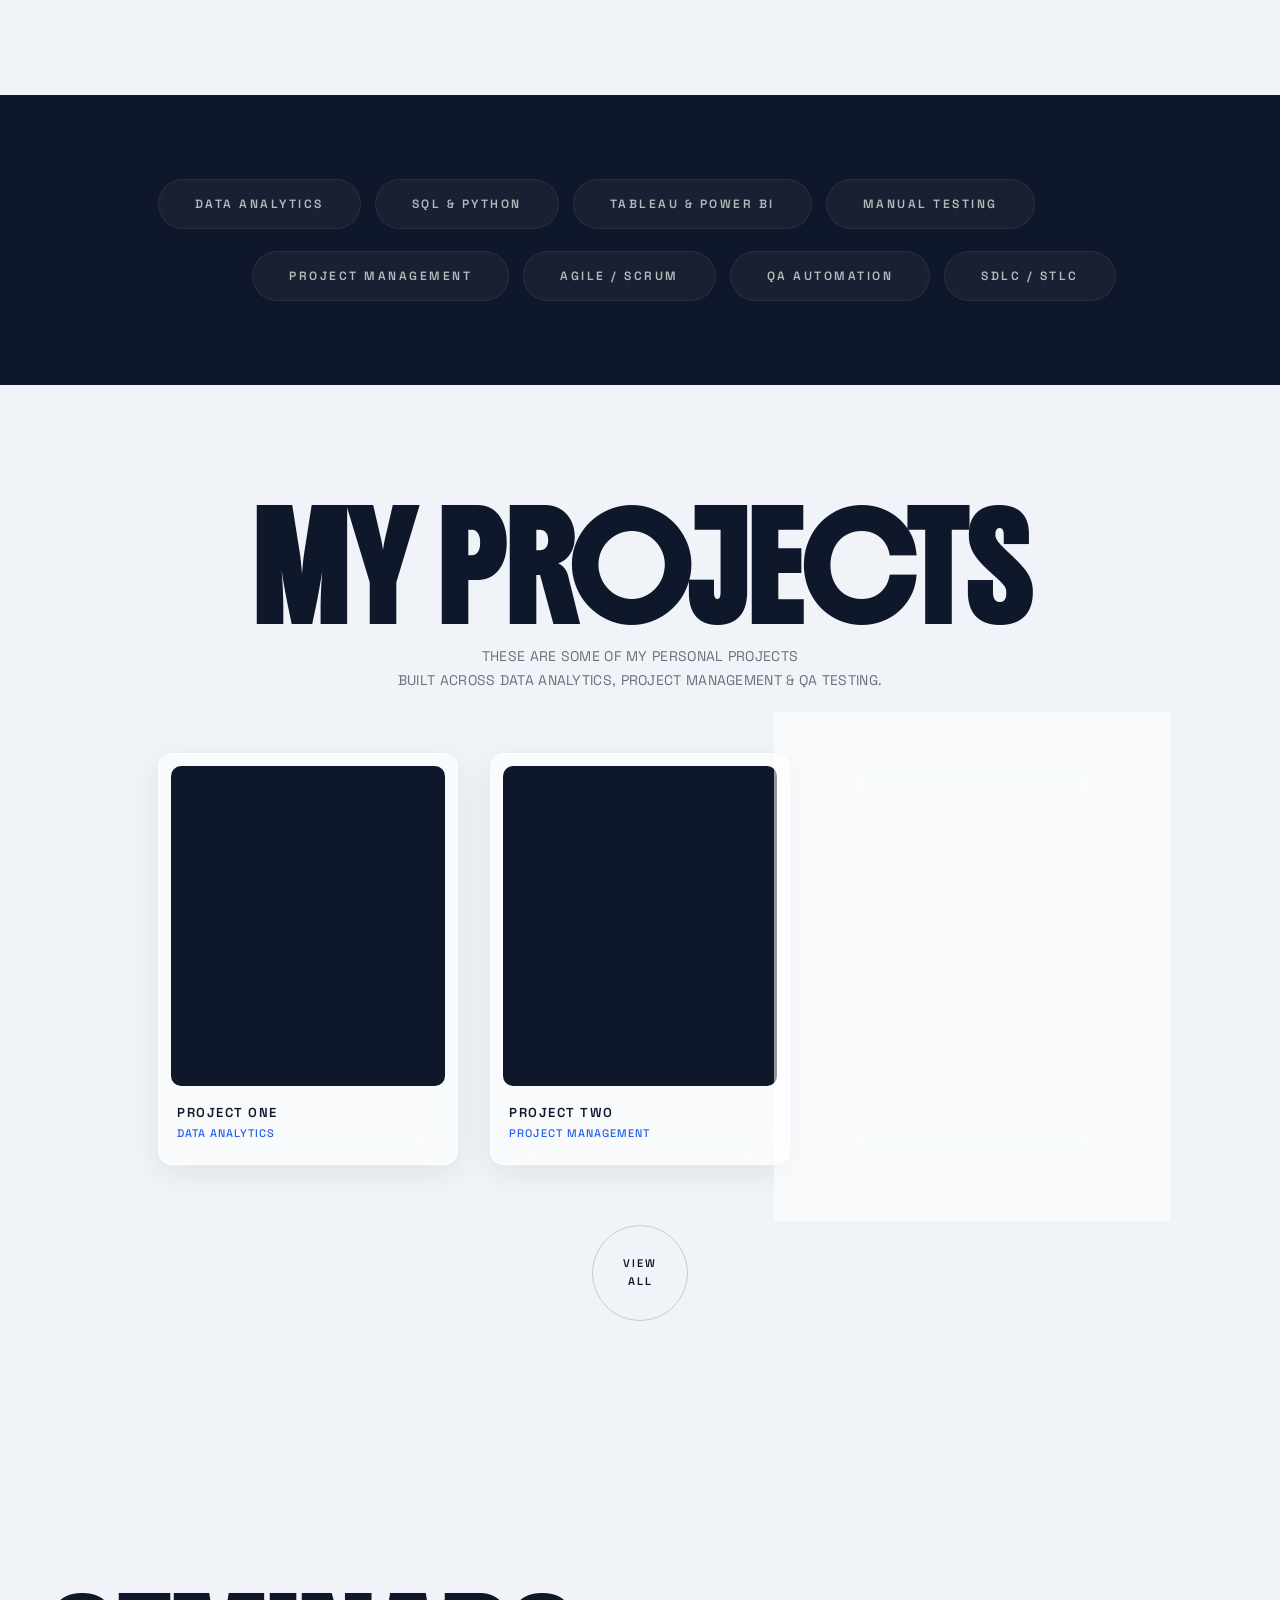
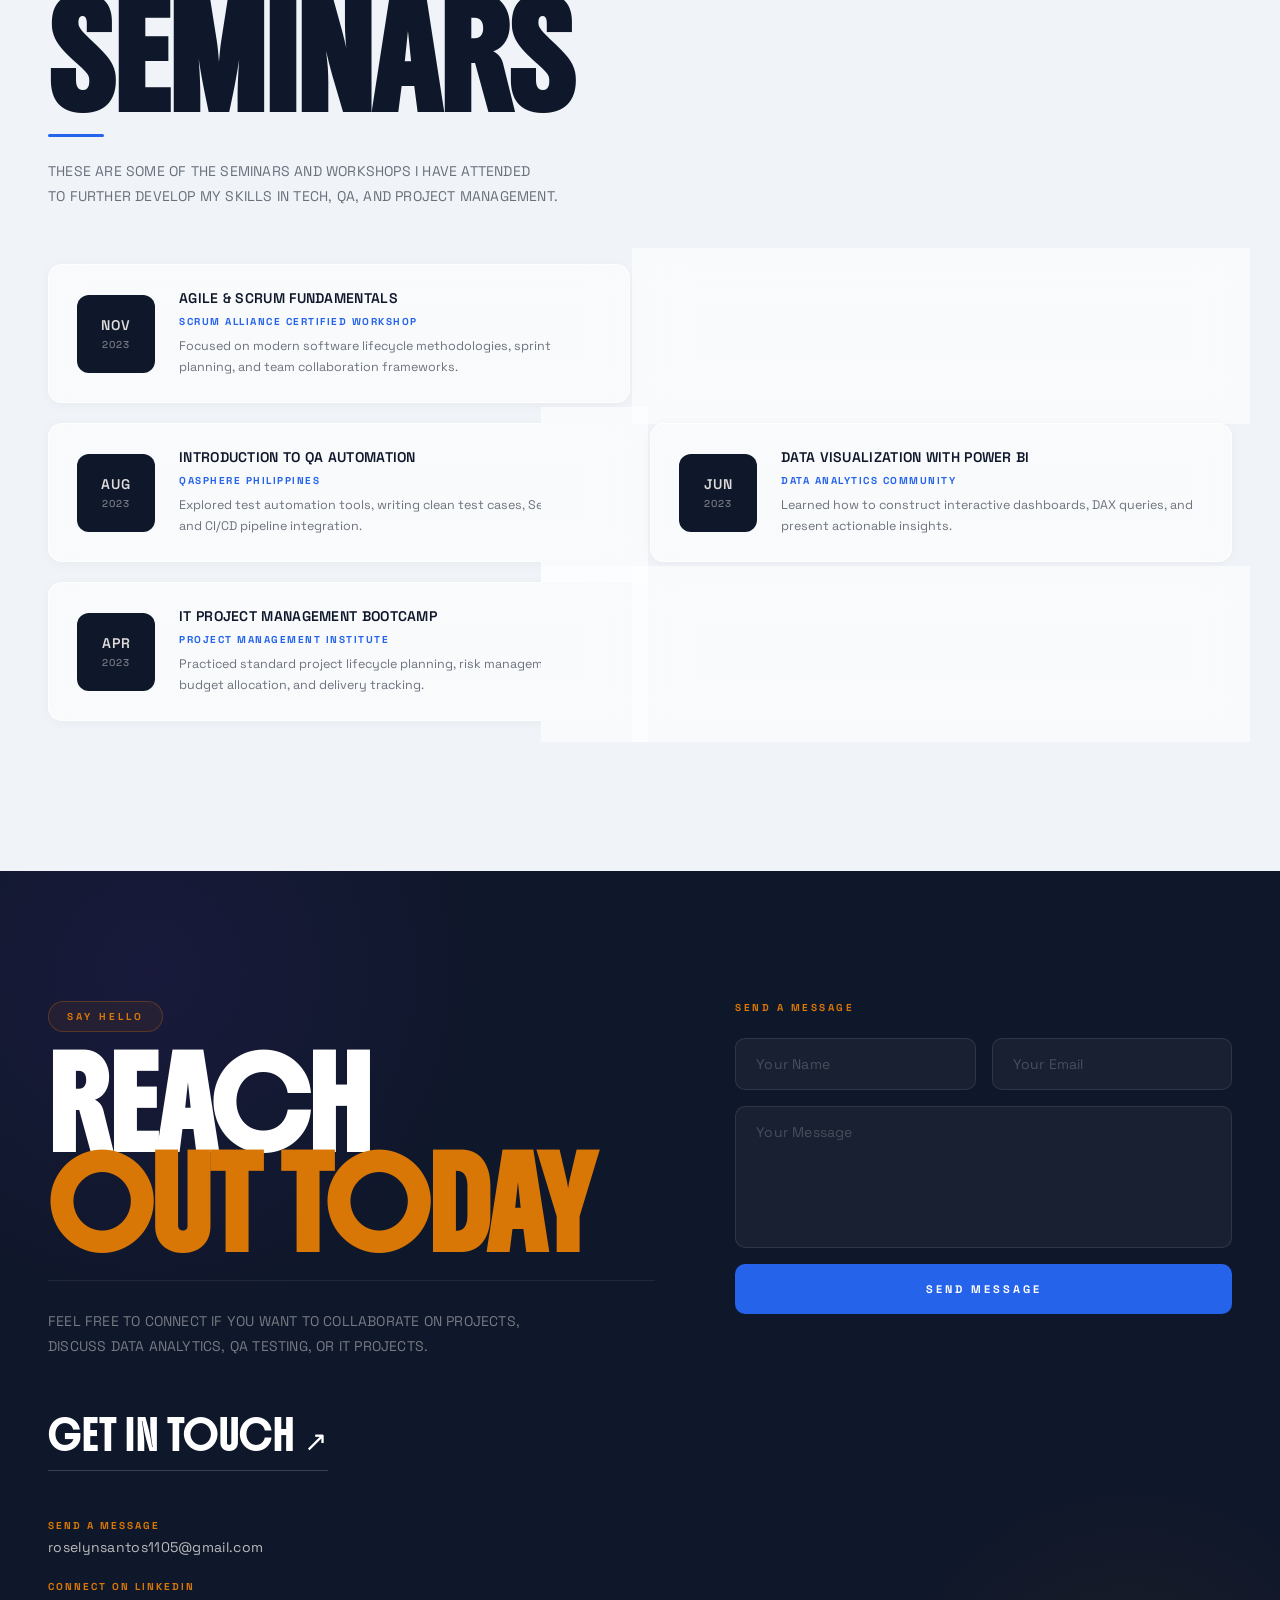
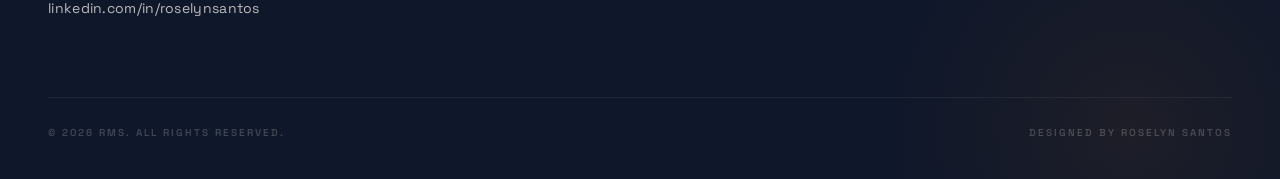
==== commit 8b9e67b8: "refactor: restructure navigation and sections in index.html while updating site content and layout s" ====
--- a/index.html
+++ b/index.html
@@ -1,21 +1,27 @@
 <!DOCTYPE html>
 <html lang="en">
+
 <head>
     <meta charset="UTF-8">
     <meta name="viewport" content="width=device-width, initial-scale=1.0">
     <meta name="description" content="Roselyn Santos — Data Analyst, Project Manager & QA Tester. Available for work.">
     <link rel="preconnect" href="https://fonts.googleapis.com">
     <link rel="preconnect" href="https://fonts.gstatic.com" crossorigin>
-    <link href="https://fonts.googleapis.com/css2?family=Boldonse&family=Space+Grotesk:wght@300;400;500;600;700&display=swap" rel="stylesheet">
-
+    <link
+        href="https://fonts.googleapis.com/css2?family=Boldonse&family=Space+Grotesk:wght@300;400;500;600;700&display=swap"
+        rel="stylesheet">
     <link rel="stylesheet" href="style.css">
     <title>RMS — Roselyn Santos Portfolio</title>
 </head>
+
 <body>
+
+    <!-- ── Navigation ── -->
     <nav class="nav-head">
         <div class="logo">RMS</div>
         <ul class="nav-menu">
             <li><a href="#about" class="menu-link">ABOUT</a></li>
+            <li><a href="#experience" class="menu-link">EXPERIENCE</a></li>
             <li><a href="#projects" class="menu-link">PROJECTS</a></li>
             <li><a href="#seminars" class="menu-link">SEMINARS</a></li>
             <li><a href="#contact" class="menu-link">CONTACT</a></li>
@@ -26,6 +32,7 @@
         </div>
     </nav>
 
+    <!-- ── Hero ── -->
     <section class="hero">
         <div class="hero-container">
             <div class="hero-name-container">
@@ -42,7 +49,6 @@
                 <span class="job-role">QA TESTER</span>
             </div>
         </div>
-
         <div class="scroll-indicator">
             <span class="scroll-text">SCROLL TO EXPLORE</span>
             <div class="scroll-line">
@@ -51,7 +57,7 @@
         </div>
     </section>
 
-    <!-- ── About Section ── -->
+    <!-- ── About ── -->
     <section class="about" id="about">
         <div class="about-container">
             <div class="about-left">
@@ -61,15 +67,16 @@
                     ROSELYN SANTOS
                 </h2>
                 <p class="about-description">
-                    As a BSIT graduate, I've built projects involving data analytics, 
+                    As a BSIT graduate, I've built projects involving data analytics,
                     dashboard development, software testing, and project management.
                 </p>
                 <a href="#" class="btn-download" id="download-cv">
                     <span class="btn-icon">
-                        <svg width="16" height="16" viewBox="0 0 24 24" fill="none" stroke="currentColor" stroke-width="2.5" stroke-linecap="round" stroke-linejoin="round">
-                            <path d="M21 15v4a2 2 0 0 1-2 2H5a2 2 0 0 1-2-2v-4"/>
-                            <polyline points="7 10 12 15 17 10"/>
-                            <line x1="12" y1="15" x2="12" y2="3"/>
+                        <svg width="16" height="16" viewBox="0 0 24 24" fill="none" stroke="currentColor"
+                            stroke-width="2.5" stroke-linecap="round" stroke-linejoin="round">
+                            <path d="M21 15v4a2 2 0 0 1-2 2H5a2 2 0 0 1-2-2v-4" />
+                            <polyline points="7 10 12 15 17 10" />
+                            <line x1="12" y1="15" x2="12" y2="3" />
                         </svg>
                     </span>
                     <span class="btn-text">DOWNLOAD CV</span>
@@ -84,22 +91,18 @@
         </div>
     </section>
 
-    <!-- ── Timeline Section ── -->
-    <section class="timeline-section" id="projects">
+    <!-- ── Experience / Timeline ── -->
+    <section class="timeline-section" id="experience">
         <div class="timeline-header">
             <span class="section-label">EXPERIENCE</span>
         </div>
-
         <div class="timeline-wrapper">
-            <!-- vertical line -->
             <div class="timeline-line">
                 <div class="timeline-line-fill"></div>
             </div>
-
-            <!-- cap top -->
             <div class="timeline-cap timeline-cap--top"></div>
 
-            <!-- Item 1 — image LEFT, text RIGHT -->
+            <!-- Item 1 -->
             <div class="timeline-item timeline-item--left" data-index="0">
                 <div class="ti-image-side">
                     <div class="ti-image"></div>
@@ -110,16 +113,18 @@
                 <div class="ti-text-side">
                     <span class="ti-year">2022</span>
                     <h3 class="ti-title">TEXT TO WALA</h3>
-                    <p class="ti-desc">Text To Wala Text To Wala Text To Wala Text To Wala Text To Wala Text To Wala Text To Wala Text To Wala Text To Wala Text To Wala Text To Wala Text To Wala Text To Wala Text To Wala Text To Wala.</p>
-                </div>
-            </div>
-
-            <!-- Item 2 — text LEFT (mirrored), image RIGHT -->
+                    <p class="ti-desc">Text To Wala Text To Wala Text To Wala Text To Wala Text To Wala Text To Wala
+                        Text To Wala Text To Wala Text To Wala Text To Wala.</p>
+                </div>
+            </div>
+
+            <!-- Item 2 -->
             <div class="timeline-item timeline-item--right" data-index="1">
                 <div class="ti-text-side">
                     <span class="ti-year">2022</span>
                     <h3 class="ti-title">TEXT TO WALA</h3>
-                    <p class="ti-desc">Text To Wala Text To Wala Text To Wala Text To Wala Text To Wala Text To Wala Text To Wala Text To Wala Text To Wala Text To Wala Text To Wala Text To Wala Text To Wala Text To Wala Text To Wala.</p>
+                    <p class="ti-desc">Text To Wala Text To Wala Text To Wala Text To Wala Text To Wala Text To Wala
+                        Text To Wala Text To Wala Text To Wala Text To Wala.</p>
                 </div>
                 <div class="ti-dot">
                     <div class="ti-dot-inner"></div>
@@ -129,7 +134,7 @@
                 </div>
             </div>
 
-            <!-- Item 3 — image LEFT, text RIGHT -->
+            <!-- Item 3 -->
             <div class="timeline-item timeline-item--left" data-index="2">
                 <div class="ti-image-side">
                     <div class="ti-image"></div>
@@ -140,16 +145,18 @@
                 <div class="ti-text-side">
                     <span class="ti-year">2022</span>
                     <h3 class="ti-title">TEXT TO WALA</h3>
-                    <p class="ti-desc">Text To Wala Text To Wala Text To Wala Text To Wala Text To Wala Text To Wala Text To Wala Text To Wala Text To Wala Text To Wala Text To Wala Text To Wala Text To Wala Text To Wala Text To Wala.</p>
-                </div>
-            </div>
-
-            <!-- Item 4 — text LEFT (mirrored), image RIGHT -->
+                    <p class="ti-desc">Text To Wala Text To Wala Text To Wala Text To Wala Text To Wala Text To Wala
+                        Text To Wala Text To Wala Text To Wala Text To Wala.</p>
+                </div>
+            </div>
+
+            <!-- Item 4 -->
             <div class="timeline-item timeline-item--right" data-index="3">
                 <div class="ti-text-side">
                     <span class="ti-year">2022</span>
                     <h3 class="ti-title">TEXT TO WALA</h3>
-                    <p class="ti-desc">Text To Wala Text To Wala Text To Wala Text To Wala Text To Wala Text To Wala Text To Wala Text To Wala Text To Wala Text To Wala Text To Wala Text To Wala Text To Wala Text To Wala Text To Wala.</p>
+                    <p class="ti-desc">Text To Wala Text To Wala Text To Wala Text To Wala Text To Wala Text To Wala
+                        Text To Wala Text To Wala Text To Wala Text To Wala.</p>
                 </div>
                 <div class="ti-dot">
                     <div class="ti-dot-inner"></div>
@@ -159,16 +166,17 @@
                 </div>
             </div>
 
-            <!-- cap bottom -->
             <div class="timeline-cap timeline-cap--bottom"></div>
         </div>
-    <!-- ── Skills Section ── -->
+    </section>
+
+    <!-- ── Skills ── -->
     <section class="skills-section" id="skills">
         <div class="skills-banner">
             <div class="skills-row skills-row--1">
                 <div class="skill-pill"><span>DATA ANALYTICS</span></div>
-                <div class="skill-pill"><span>SQL & PYTHON</span></div>
-                <div class="skill-pill"><span>TABLEAU & POWER BI</span></div>
+                <div class="skill-pill"><span>SQL &amp; PYTHON</span></div>
+                <div class="skill-pill"><span>TABLEAU &amp; POWER BI</span></div>
                 <div class="skill-pill"><span>MANUAL TESTING</span></div>
             </div>
             <div class="skills-row skills-row--2">
@@ -180,11 +188,12 @@
         </div>
     </section>
 
-    <!-- ── Projects Section ── -->
-    <section class="projects-section" id="projects-work">
+    <!-- ── Projects ── -->
+    <section class="projects-section" id="projects">
         <div class="projects-header">
             <h2 class="projects-title">MY PROJECTS</h2>
-            <p class="projects-subtitle">THESE ARE SOME OF MY PERSONAL PROJECTS THESE ARE SOME OF MY PERSONAL PROJECTS<br>THESE ARE SOME OF MY PERSONAL PROJECTS THESE ARE SOME OF MY PERSONAL</p>
+            <p class="projects-subtitle">THESE ARE SOME OF MY PERSONAL PROJECTS<br>BUILT ACROSS DATA ANALYTICS, PROJECT
+                MANAGEMENT &amp; QA TESTING.</p>
         </div>
 
         <div class="projects-grid">
@@ -194,9 +203,10 @@
                     <div class="project-image">
                         <div class="project-hover-overlay">
                             <div class="view-eye">
-                                <svg viewBox="0 0 24 24" fill="none" stroke="currentColor" stroke-width="1.8" stroke-linecap="round" stroke-linejoin="round">
-                                    <path d="M1 12s4-8 11-8 11 8 11 8-4 8-11 8-11-8-11-8z"/>
-                                    <circle cx="12" cy="12" r="3"/>
+                                <svg viewBox="0 0 24 24" fill="none" stroke="currentColor" stroke-width="1.8"
+                                    stroke-linecap="round" stroke-linejoin="round">
+                                    <path d="M1 12s4-8 11-8 11 8 11 8-4 8-11 8-11-8-11-8z" />
+                                    <circle cx="12" cy="12" r="3" />
                                 </svg>
                             </div>
                             <span class="view-label">VIEW</span>
@@ -215,9 +225,10 @@
                     <div class="project-image">
                         <div class="project-hover-overlay">
                             <div class="view-eye">
-                                <svg viewBox="0 0 24 24" fill="none" stroke="currentColor" stroke-width="1.8" stroke-linecap="round" stroke-linejoin="round">
-                                    <path d="M1 12s4-8 11-8 11 8 11 8-4 8-11 8-11-8-11-8z"/>
-                                    <circle cx="12" cy="12" r="3"/>
+                                <svg viewBox="0 0 24 24" fill="none" stroke="currentColor" stroke-width="1.8"
+                                    stroke-linecap="round" stroke-linejoin="round">
+                                    <path d="M1 12s4-8 11-8 11 8 11 8-4 8-11 8-11-8-11-8z" />
+                                    <circle cx="12" cy="12" r="3" />
                                 </svg>
                             </div>
                             <span class="view-label">VIEW</span>
@@ -236,9 +247,10 @@
                     <div class="project-image">
                         <div class="project-hover-overlay">
                             <div class="view-eye">
-                                <svg viewBox="0 0 24 24" fill="none" stroke="currentColor" stroke-width="1.8" stroke-linecap="round" stroke-linejoin="round">
-                                    <path d="M1 12s4-8 11-8 11 8 11 8-4 8-11 8-11-8-11-8z"/>
-                                    <circle cx="12" cy="12" r="3"/>
+                                <svg viewBox="0 0 24 24" fill="none" stroke="currentColor" stroke-width="1.8"
+                                    stroke-linecap="round" stroke-linejoin="round">
+                                    <path d="M1 12s4-8 11-8 11 8 11 8-4 8-11 8-11-8-11-8z" />
+                                    <circle cx="12" cy="12" r="3" />
                                 </svg>
                             </div>
                             <span class="view-label">VIEW</span>
@@ -260,6 +272,167 @@
         </div>
     </section>
 
+    <!-- ── Seminars ── -->
+    <section class="seminars-section" id="seminars">
+        <div class="seminars-container">
+            <div class="seminars-header">
+                <h2 class="seminars-title">SEMINARS</h2>
+                <div class="seminars-header-line"></div>
+                <p class="seminars-subtitle">THESE ARE SOME OF THE SEMINARS AND WORKSHOPS I HAVE ATTENDED<br>TO FURTHER
+                    DEVELOP MY SKILLS IN TECH, QA, AND PROJECT MANAGEMENT.</p>
+            </div>
+
+            <div class="seminars-grid">
+                <!-- Seminar 1 -->
+                <div class="seminar-card" data-seminar="0">
+                    <div class="seminar-date-box">
+                        <span class="seminar-month">NOV</span>
+                        <span class="seminar-year">2023</span>
+                    </div>
+                    <div class="seminar-content">
+                        <h3 class="seminar-name">AGILE &amp; SCRUM FUNDAMENTALS</h3>
+                        <span class="seminar-org">Scrum Alliance Certified Workshop</span>
+                        <p class="seminar-desc">Focused on modern software lifecycle methodologies, sprint planning, and
+                            team collaboration frameworks.</p>
+                    </div>
+                </div>
+
+                <!-- Seminar 2 -->
+                <div class="seminar-card" data-seminar="1">
+                    <div class="seminar-date-box">
+                        <span class="seminar-month">OCT</span>
+                        <span class="seminar-year">2023</span>
+                    </div>
+                    <div class="seminar-content">
+                        <h3 class="seminar-name">ADVANCED SQL FOR DATA ANALYSIS</h3>
+                        <span class="seminar-org">TechAcademy Philippines</span>
+                        <p class="seminar-desc">Deep dive into window functions, subqueries, optimization, and
+                            real-world database case studies.</p>
+                    </div>
+                </div>
+
+                <!-- Seminar 3 -->
+                <div class="seminar-card" data-seminar="2">
+                    <div class="seminar-date-box">
+                        <span class="seminar-month">AUG</span>
+                        <span class="seminar-year">2023</span>
+                    </div>
+                    <div class="seminar-content">
+                        <h3 class="seminar-name">INTRODUCTION TO QA AUTOMATION</h3>
+                        <span class="seminar-org">QASphere Philippines</span>
+                        <p class="seminar-desc">Explored test automation tools, writing clean test cases, Selenium, and
+                            CI/CD pipeline integration.</p>
+                    </div>
+                </div>
+
+                <!-- Seminar 4 -->
+                <div class="seminar-card" data-seminar="3">
+                    <div class="seminar-date-box">
+                        <span class="seminar-month">JUN</span>
+                        <span class="seminar-year">2023</span>
+                    </div>
+                    <div class="seminar-content">
+                        <h3 class="seminar-name">DATA VISUALIZATION WITH POWER BI</h3>
+                        <span class="seminar-org">Data Analytics Community</span>
+                        <p class="seminar-desc">Learned how to construct interactive dashboards, DAX queries, and
+                            present actionable insights.</p>
+                    </div>
+                </div>
+
+                <!-- Seminar 5 -->
+                <div class="seminar-card" data-seminar="4">
+                    <div class="seminar-date-box">
+                        <span class="seminar-month">APR</span>
+                        <span class="seminar-year">2023</span>
+                    </div>
+                    <div class="seminar-content">
+                        <h3 class="seminar-name">IT PROJECT MANAGEMENT BOOTCAMP</h3>
+                        <span class="seminar-org">Project Management Institute</span>
+                        <p class="seminar-desc">Practiced standard project lifecycle planning, risk management, budget
+                            allocation, and delivery tracking.</p>
+                    </div>
+                </div>
+
+                <!-- Seminar 6 -->
+                <div class="seminar-card" data-seminar="5">
+                    <div class="seminar-date-box">
+                        <span class="seminar-month">FEB</span>
+                        <span class="seminar-year">2023</span>
+                    </div>
+                    <div class="seminar-content">
+                        <h3 class="seminar-name">DATABASE DESIGN PRINCIPLES</h3>
+                        <span class="seminar-org">BSIT Tech Seminars</span>
+                        <p class="seminar-desc">Learned normalization, entity-relationship diagrams, schemas, and
+                            relational database integrity rules.</p>
+                    </div>
+                </div>
+            </div>
+        </div>
+    </section>
+
+    <!-- ── Contact ── -->
+    <section class="contact-section" id="contact">
+        <div class="contact-container">
+            <div class="contact-left">
+                <span class="contact-small-label">SAY HELLO</span>
+                <h2 class="contact-title">REACH<br><span class="highlight">OUT TODAY</span></h2>
+                <div class="contact-title-line"></div>
+                <p class="contact-subtitle">FEEL FREE TO CONNECT IF YOU WANT TO COLLABORATE ON PROJECTS,<br>DISCUSS DATA
+                    ANALYTICS, QA TESTING, OR IT PROJECTS.</p>
+
+                <div class="get-in-touch-btn-wrap">
+                    <a href="mailto:roselynsantos1105@gmail.com" class="get-in-touch-title">
+                        GET IN TOUCH <span class="arrow">↗</span>
+                    </a>
+                    <div class="contact-btn-line"></div>
+                </div>
+
+                <div class="contact-info-list">
+                    <div class="contact-info-item">
+                        <span class="contact-info-label">SEND A MESSAGE</span>
+                        <a href="mailto:roselynsantos1105@gmail.com"
+                            class="contact-info-value">roselynsantos1105@gmail.com</a>
+                    </div>
+                    <div class="contact-info-item">
+                        <span class="contact-info-label">CONNECT ON LINKEDIN</span>
+                        <a href="https://linkedin.com/in/roselynsantos" target="_blank"
+                            class="contact-info-value">linkedin.com/in/roselynsantos</a>
+                    </div>
+                </div>
+            </div>
+
+            <div class="contact-right">
+                <span class="contact-form-label">SEND A MESSAGE</span>
+                <form class="contact-form" action="#" method="POST" id="portfolio-contact-form">
+                    <div class="form-row">
+                        <div class="form-group">
+                            <input type="text" id="contact-name" name="name" placeholder="Your Name" required>
+                        </div>
+                        <div class="form-group">
+                            <input type="email" id="contact-email" name="email" placeholder="Your Email" required>
+                        </div>
+                    </div>
+                    <div class="form-group">
+                        <textarea id="contact-message" name="message" rows="6" placeholder="Your Message"
+                            required></textarea>
+                    </div>
+                    <button type="submit" class="btn-send-message">
+                        <span>SEND MESSAGE</span>
+                    </button>
+                </form>
+            </div>
+        </div>
+
+        <footer class="portfolio-footer">
+            <div class="footer-divider"></div>
+            <div class="footer-bottom">
+                <span class="footer-copyright">&copy; 2026 RMS. ALL RIGHTS RESERVED.</span>
+                <span class="footer-designer">DESIGNED BY ROSELYN SANTOS</span>
+            </div>
+        </footer>
+    </section>
+
     <script src="script.js"></script>
 </body>
+
 </html>
--- a/style.css
+++ b/style.css
@@ -1,49 +1,100 @@
-* {
+/* ══════════════════════════════════════════
+   ROSELYN SANTOS — PORTFOLIO
+   Premium UI/UX Redesign
+══════════════════════════════════════════ */
+
+/* ── RESET ── */
+*, *::before, *::after {
     margin: 0;
     padding: 0;
     box-sizing: border-box;
 }
 
+/* Safety net */
+section, footer { opacity: 1 !important; }
+
+/* ── DESIGN TOKENS ── */
+:root {
+    --bg:          #f0f4f8; /* Warm light blue-tinted parchment */
+    --surface:     #ffffff;
+    --dark:        #0f172a; /* Slate 900 (deep blue-dark) */
+    --navy:        #1e293b; /* Slate 800 */
+    --accent:      #2563eb; /* Royal blue accent */
+    --accent2:     #d97706;
+    --text-muted:  rgba(15, 23, 42, 0.6);
+    --glass:       rgba(255, 255, 255, 0.55);
+    --glass-b:     rgba(255, 255, 255, 0.75);
+    --shadow-sm:   0 2px 12px rgba(15, 23, 42, 0.04);
+    --shadow-md:   0 8px 32px rgba(15, 23, 42, 0.08);
+    --shadow-lg:   0 24px 60px rgba(15, 23, 42, 0.12);
+    --radius:      14px;
+    --container:   1300px;
+    --pad:         48px;
+}
+
+html { scroll-behavior: smooth; }
+
 body {
     font-family: 'Space Grotesk', sans-serif;
     overflow-x: hidden;
-    max-width: 100%;
-    background-color: #d6dce5;
-    color: #1B263B;
-}
-
-/* ── Navigation ── */
-nav {
-    font-size: 12px;
-    padding: 20px;
-}
+    background: var(--bg);
+    color: var(--dark);
+    -webkit-font-smoothing: antialiased;
+}
+
+/* ══════════════════════════════════════════
+   CUSTOM CURSOR (REMOVED)
+══════════════════════════════════════════ */
+.cursor, .cursor-ring {
+    display: none !important;
+}
+
+/* ── Reveal utility ── */
+.reveal {
+    opacity: 0;
+    transform: translateY(28px);
+    transition: opacity .7s ease, transform .7s cubic-bezier(.25, .46, .45, .94);
+}
+.reveal.is-visible { opacity: 1; transform: translateY(0); }
+
+/* ══════════════════════════════════════════
+   NAVIGATION
+══════════════════════════════════════════ */
+nav { font-size: 12px; }
 
 .nav-head {
-    position: absolute;
-    top: 0;
-    left: 0;
-    width: 100%;
-    z-index: 10;
-    display: flex;
+    position: fixed;
+    top: 0; left: 0;
+    width: 100%;
+    z-index: 100;
+    display: flex;
+    align-items: center;
     justify-content: space-between;
-    align-items: center;
-    padding: 24px 32px;
+    padding: 0 var(--pad);
+    height: 68px;
+    background: rgba(240, 244, 248, 0.72);
+    backdrop-filter: blur(20px) saturate(1.8);
+    -webkit-backdrop-filter: blur(20px) saturate(1.8);
+    border-bottom: 1px solid rgba(15, 23, 42, 0.05);
+    transition: background .3s, box-shadow .3s;
+}
+.nav-head.scrolled {
+    background: rgba(240, 244, 248, 0.94);
+    box-shadow: var(--shadow-sm);
 }
 
 .logo {
     font-family: "Boldonse", sans-serif;
-    font-weight: 400;
-    font-size: 20px;
-    color: #1B263B;
+    font-size: 22px;
+    color: var(--dark);
     letter-spacing: 1px;
-    cursor: pointer;
+    user-select: none;
 }
 
 .nav-menu {
     display: flex;
-    font-weight: 500;
     list-style: none;
-    gap: 28px;
+    gap: 40px;
     position: absolute;
     left: 50%;
     top: 50%;
@@ -51,60 +102,57 @@
 }
 
 .menu-link {
+    font-size: 11px;
+    font-weight: 600;
+    letter-spacing: 2.5px;
+    color: var(--dark);
     text-decoration: none;
-    color: #1B263B;
-    font-size: 12px;
-    font-weight: 500;
-    letter-spacing: 1.5px;
-    transition: color 0.3s ease, opacity 0.3s ease;
-    position: relative;
-    padding-bottom: 2px;
-}
-
+    text-transform: uppercase;
+    position: relative;
+    padding-bottom: 4px;
+    opacity: 0.55;
+    transition: opacity .3s, color .3s;
+}
 .menu-link::after {
     content: '';
     position: absolute;
-    bottom: 0;
-    left: 0;
-    width: 0;
-    height: 1.5px;
-    background-color: #1B263B;
-    transition: width 0.3s ease;
-}
-
-.menu-link:hover::after {
-    width: 100%;
-}
-
-.menu-link:hover {
-    opacity: 0.7;
-}
+    bottom: 0; left: 0;
+    width: 0; height: 1.5px;
+    background: var(--accent);
+    border-radius: 2px;
+    transition: width .35s cubic-bezier(.25, .46, .45, .94);
+}
+.menu-link:hover { opacity: 1; color: var(--accent); }
+.menu-link:hover::after { width: 100%; }
 
 .nav-right {
     display: flex;
     align-items: center;
     gap: 8px;
-    font-size: 11px;
-    font-weight: 500;
-    letter-spacing: 1.5px;
-    color: #1B263B;
-}
-
+}
+.status-text {
+    font-size: 10px;
+    font-weight: 600;
+    letter-spacing: 2px;
+    color: var(--dark);
+    opacity: 0.5;
+    text-transform: uppercase;
+}
 .status-dot {
-    width: 7px;
-    height: 7px;
-    border-radius: 50%;
-    background-color: #2ecc71;
-    display: inline-block;
-    animation: pulse-dot 2s ease-in-out infinite;
-}
-
+    width: 7px; height: 7px;
+    border-radius: 50%;
+    background: #22c55e;
+    box-shadow: 0 0 0 3px rgba(34, 197, 94, 0.2);
+    animation: pulse-dot 2.5s ease-in-out infinite;
+}
 @keyframes pulse-dot {
-    0%, 100% { opacity: 1; transform: scale(1); }
-    50% { opacity: 0.5; transform: scale(0.8); }
-}
-
-/* ── Hero Section ── */
+    0%, 100% { box-shadow: 0 0 0 3px rgba(34, 197, 94, 0.2); }
+    50%       { box-shadow: 0 0 0 7px rgba(34, 197, 94, 0.06); }
+}
+
+/* ══════════════════════════════════════════
+   HERO
+══════════════════════════════════════════ */
 .hero {
     position: relative;
     width: 100%;
@@ -120,123 +168,139 @@
     align-items: center;
 }
 
-/* ── Scrolling Name ── */
+.hero-container {
+    position: relative;
+    z-index: 2;
+    display: flex;
+    flex-direction: column;
+    align-items: center;
+    width: 100%;
+    padding: 20px 0;
+}
+
 @keyframes scrollText {
-    0% {
-        transform: translateX(0);
-    }
-    100% {
-        transform: translateX(-50%);
-    }
-}
-
-.hero-container {
-    position: relative;
-    display: flex;
-    flex-direction: column;
-    align-items: center;
-    width: 100%;
+    0%   { transform: translateX(0); }
+    100% { transform: translateX(-50%); }
 }
 
 .hero-name-container {
     display: flex;
     white-space: nowrap;
-    animation: scrollText 20s linear infinite;
+    animation: scrollText 22s linear infinite;
     gap: 80px;
-}
-
+    padding: 15px 0; /* Add top/bottom padding to prevent overflow cropping */
+}
 .hero-name {
     font-family: "Boldonse", sans-serif;
-    font-weight: 400;
-    font-style: normal;
-    font-size: 234px;
-    color: #1B263B;
-    line-height: 1;
-    margin: 0;
-    padding: 0;
+    font-size: clamp(100px, 16vw, 210px);
+    font-weight: 300;
+    color: var(--dark);
+    line-height: 1.15; /* Increased from 1 to give vertical clearance */
     flex-shrink: 0;
-}
-
-/* ── Roles with Dots ── */
+    letter-spacing: -2px;
+}
+
 .roles {
     display: flex;
     justify-content: center;
     align-items: center;
-    gap: 24px;
-    margin-top: 40px;
-}
-
+    gap: 20px;
+    margin-top: 36px;
+    position: relative;
+    z-index: 2;
+}
 .job-role {
-    font-size: 14px;
+    font-size: 12px;
+    font-weight: 500;
+    letter-spacing: 5px;
+    color: var(--dark);
+    opacity: 0.5;
+    text-transform: uppercase;
+}
+.role-dot {
+    width: 5px; height: 5px;
+    border-radius: 50%;
+    background: var(--accent);
+    opacity: 0.6;
+}
+
+.scroll-indicator {
+    position: absolute;
+    bottom: 36px; right: 44px;
+    display: flex;
+    flex-direction: column;
+    align-items: center;
+    gap: 10px;
+    z-index: 2;
+}
+.scroll-text {
+    font-size: 9px;
     font-weight: 600;
     letter-spacing: 3px;
-    color: #1B263B;
-}
-
-.role-dot {
-    width: 8px;
-    height: 8px;
-    border-radius: 50%;
-    background-color: #1B263B;
-    flex-shrink: 0;
-}
-
-/* ── Scroll to Explore ── */
-.scroll-indicator {
-    position: absolute;
-    bottom: 32px;
-    right: 36px;
-    display: flex;
-    flex-direction: column;
-    align-items: center;
-    gap: 8px;
-}
-
-.scroll-text {
-    font-size: 10px;
-    font-weight: 600;
-    letter-spacing: 2px;
-    color: #1B263B;
-    writing-mode: horizontal-tb;
-}
-
+    color: var(--dark);
+    opacity: 0.3;
+    text-transform: uppercase;
+    writing-mode: vertical-rl;
+}
 .scroll-line {
-    width: 1.5px;
-    height: 40px;
-    background-color: rgba(27, 38, 59, 0.25);
+    width: 1px; height: 50px;
+    background: rgba(14, 12, 11, 0.12);
     position: relative;
     overflow: hidden;
     border-radius: 1px;
 }
-
 .scroll-dot {
-    width: 5px;
-    height: 5px;
-    border-radius: 50%;
-    background-color: #1B263B;
+    width: 4px; height: 4px;
+    border-radius: 50%;
+    background: var(--accent);
     position: absolute;
     left: 50%;
     transform: translateX(-50%);
-    animation: scroll-bounce 2s ease-in-out infinite;
-}
-
+    animation: scroll-bounce 2.2s ease-in-out infinite;
+}
 @keyframes scroll-bounce {
-    0% { top: 0; }
-    50% { top: calc(100% - 5px); }
-    100% { top: 0; }
-}
-
-/* ── About Section ── */
+    0%   { top: 0; opacity: 1; }
+    80%  { top: calc(100% - 4px); opacity: 0.1; }
+    100% { top: 0; opacity: 1; }
+}
+
+/* ══════════════════════════════════════════
+   ABOUT
+══════════════════════════════════════════ */
 .about {
     position: relative;
     width: 100%;
     min-height: 100vh;
-    background-color: #d6dce5;
+    background: var(--bg);
     display: flex;
     align-items: center;
     justify-content: center;
-    padding: 60px 80px;
-    overflow: hidden;
+    padding: 130px 0;
+    overflow: hidden;
+}
+.about::before {
+    content: '';
+    position: absolute;
+    width: 600px; height: 600px;
+    border-radius: 50%;
+    background: radial-gradient(circle, rgba(124, 58, 237, 0.07) 0%, transparent 70%);
+    top: -150px; right: -120px;
+    pointer-events: none;
+    animation: blob-drift 10s ease-in-out infinite alternate;
+}
+.about::after {
+    content: '';
+    position: absolute;
+    width: 450px; height: 450px;
+    border-radius: 50%;
+    background: radial-gradient(circle, rgba(217, 119, 6, 0.06) 0%, transparent 70%);
+    bottom: -100px; left: -80px;
+    pointer-events: none;
+    animation: blob-drift 13s ease-in-out infinite alternate-reverse;
+}
+@keyframes blob-drift {
+    0%   { transform: translate(0, 0) scale(1); }
+    100% { transform: translate(30px, 20px) scale(1.1); }
 }
 
 .about-container {
@@ -244,352 +308,288 @@
     align-items: center;
     justify-content: space-between;
     width: 100%;
-    max-width: 1500px;
+    max-width: var(--container);
+    padding: 0 var(--pad);
     gap: 80px;
-}
-
-.about-left {
-    flex: 1;
-}
+    position: relative;
+    z-index: 1;
+}
+.about-left { flex: 1; }
 
 .section-label {
-    display: block;
-    font-size: 13px;
+    display: inline-flex;
+    align-items: center;
+    gap: 8px;
+    font-size: 10px;
     font-weight: 700;
-    letter-spacing: 2px;
-    color: #1B263B;
-    margin-bottom: 36px;
+    letter-spacing: 3px;
+    color: var(--accent);
+    margin-bottom: 24px;
+    text-transform: uppercase;
+    padding: 8px 18px;
+    border: 1px solid rgba(37, 99, 235, 0.22);
+    border-radius: 50px;
+    background: rgba(37, 99, 235, 0.05);
 }
 
 .about-heading {
     font-family: "Boldonse", sans-serif;
+    font-size: clamp(38px, 5vw, 64px);
+    color: var(--dark);
+    line-height: .75;
+    margin-bottom: 28px;
+    letter-spacing: -0.5px;
+    white-space: pre-line; /* respects the single BR line break strictly without auto-wrapping names */
+    width: max-content;
+    max-width: 100%;
+}
+
+.about-description {
+    font-size: 15px;
     font-weight: 400;
-    font-size: clamp(44px, 5.5vw, 76px);
-    color: #1B263B;
-    line-height: 1.5;
-    margin-bottom: 32px;
-    letter-spacing: -1px;
-    white-space: nowrap;
-}
-
-.about-description {
-    font-size: 12px;
-    font-weight: 500;
-    line-height: 1.9;
-    color: #1B263B;
-    letter-spacing: 2px;
-    max-width: 740px;
+    line-height: 1.85;
+    color: var(--text-muted);
+    letter-spacing: 0.2px;
     margin-bottom: 44px;
-    text-transform: uppercase;
-}
-
-/* ── Download CV Button ── */
+    max-width: 480px;
+    text-transform: none;
+}
+
 .btn-download {
     display: inline-flex;
     align-items: center;
-    gap: 10px;
-    padding: 13px 30px;
-    background-color: #1B263B;
-    color: #d6dce5;
+    gap: 12px;
+    padding: 16px 36px;
+    background: var(--dark);
+    color: #fff;
     text-decoration: none;
     font-size: 11px;
     font-weight: 600;
     letter-spacing: 2.5px;
     border-radius: 50px;
-    transition: all 0.4s cubic-bezier(0.25, 0.46, 0.45, 0.94);
-    position: relative;
-    overflow: hidden;
-}
-
+    text-transform: uppercase;
+    position: relative;
+    overflow: hidden;
+    transition: transform .3s ease, box-shadow .3s ease;
+}
 .btn-download::before {
     content: '';
-    position: absolute;
-    top: 0;
-    left: -100%;
-    width: 100%;
-    height: 100%;
-    background: linear-gradient(90deg, transparent, rgba(214, 220, 229, 0.12), transparent);
-    transition: left 0.5s ease;
-}
-
-.btn-download:hover::before {
-    left: 100%;
-}
-
+    position: absolute; inset: 0;
+    background: var(--accent);
+    opacity: 0;
+    transition: opacity .35s ease;
+}
+.btn-download:hover::before { opacity: 1; }
 .btn-download:hover {
-    transform: translateY(-2px);
-    box-shadow: 0 8px 30px rgba(27, 38, 59, 0.3);
-    background-color: #2a3a52;
-}
-
-.btn-icon {
-    display: flex;
-    align-items: center;
-    justify-content: center;
-    transition: transform 0.3s ease;
-}
-
-.btn-download:hover .btn-icon {
-    transform: translateY(2px);
-}
-
-.btn-text {
-    position: relative;
-    z-index: 1;
-}
-
-/* ── About Right — Geometric Shapes (Person Placeholder) ── */
+    transform: translateY(-3px);
+    box-shadow: 0 16px 40px rgba(124, 58, 237, 0.28);
+}
+.btn-icon { position: relative; z-index: 1; display: flex; align-items: center; }
+.btn-text { position: relative; z-index: 1; }
+
+/* About shapes */
 .about-right {
     flex: 1;
     display: flex;
     justify-content: flex-end;
     align-items: center;
 }
-
 .about-shapes {
     position: relative;
-    width: 400px;
-    height: 420px;
-}
-
+    width: 380px; height: 420px;
+}
 .shape-circle {
     position: absolute;
-    top: 0;
-    right: 30px;
-    width: 160px;
-    height: 160px;
-    border-radius: 50%;
-    background-color: #1B263B;
-}
-
+    top: 0; right: 20px;
+    width: 200px; height: 200px;
+    border-radius: 50%;
+    background: var(--dark);
+    animation: float-shape 6s ease-in-out infinite alternate;
+}
 .shape-ellipse {
     position: absolute;
-    top: 100px;
-    left: 20px;
-    width: 320px;
-    height: 280px;
-    border-radius: 50%;
-    background-color: #8a9bb2;
+    top: 120px; left: 0;
+    width: 320px; height: 290px;
+    border-radius: 50%;
+    background: var(--glass);
+    backdrop-filter: blur(14px);
+    -webkit-backdrop-filter: blur(14px);
+    border: 1px solid var(--glass-b);
+    box-shadow: var(--shadow-md);
+    animation: float-shape 8s ease-in-out infinite alternate-reverse;
+}
+@keyframes float-shape {
+    0%   { transform: translateY(0) rotate(0deg); }
+    100% { transform: translateY(-20px) rotate(4deg); }
 }
 
 /* ══════════════════════════════════════════
-   TIMELINE SECTION
+   TIMELINE / EXPERIENCE
 ══════════════════════════════════════════ */
 .timeline-section {
     position: relative;
     width: 100%;
-    background-color: #d6dce5;
-    padding: 80px 0 100px;
-    overflow: hidden;
-}
-
+    background: var(--bg);
+    padding: 110px 0 130px;
+    overflow: hidden;
+}
 .timeline-header {
     text-align: center;
-    margin-bottom: 70px;
-}
-
-/* ── Center Vertical Line ── */
+    margin-bottom: 80px;
+}
+
 .timeline-wrapper {
     position: relative;
     width: 100%;
-    max-width: 1100px;
+    max-width: var(--container);
     margin: 0 auto;
-    padding: 0 40px;
+    padding: 0 var(--pad);
 }
 
 .timeline-line {
     position: absolute;
     left: 50%;
-    top: 0;
-    bottom: 0;
-    width: 2px;
+    top: 0; bottom: 0;
+    width: 1.5px;
     transform: translateX(-50%);
-    background-color: rgba(27, 38, 59, 0.15);
+    background: rgba(14, 12, 11, 0.08);
     z-index: 0;
 }
-
 .timeline-line-fill {
     position: absolute;
-    top: 0;
-    left: 0;
-    width: 100%;
-    height: 0%;
-    background-color: #1B263B;
-    transition: height 0.05s linear;
-}
-
-/* ── Teardrop caps ── */
+    top: 0; left: 0;
+    width: 100%; height: 0%;
+    background: var(--accent);
+    transition: height .06s linear;
+}
 .timeline-cap {
     position: absolute;
     left: 50%;
     transform: translateX(-50%);
-    width: 14px;
-    height: 20px;
-    background-color: #1B263B;
+    width: 12px; height: 18px;
+    background: var(--accent);
     border-radius: 50% 50% 50% 50% / 60% 60% 40% 40%;
     z-index: 2;
 }
-
 .timeline-cap--top {
     top: -2px;
     border-radius: 50% 50% 50% 50% / 40% 40% 60% 60%;
     transform: translateX(-50%) rotate(180deg);
 }
-
-.timeline-cap--bottom {
-    bottom: -2px;
-    border-radius: 50% 50% 50% 50% / 40% 40% 60% 60%;
-}
-
-/* ── Timeline Item ── */
+.timeline-cap--bottom { bottom: -2px; }
+
 .timeline-item {
     position: relative;
     display: flex;
     align-items: center;
     margin-bottom: 80px;
-    gap: 0;
-    width: 100%;
-}
-
-.timeline-item:last-of-type {
-    margin-bottom: 0;
-}
-
-/* ── Dot on the center line ── */
+    width: 100%;
+    opacity: 1;
+    transition: opacity .7s ease, transform .7s cubic-bezier(.25, .46, .45, .94);
+}
+.timeline-item:last-of-type { margin-bottom: 0; }
+.timeline-item--left  { transform: translateX(-30px); }
+.timeline-item--right { transform: translateX(30px); }
+.timeline-item.is-visible { opacity: 1; transform: translateX(0); }
+.timeline-item[data-index="1"] { transition-delay: .1s; }
+.timeline-item[data-index="2"] { transition-delay: .18s; }
+.timeline-item[data-index="3"] { transition-delay: .26s; }
+
 .ti-dot {
     position: absolute;
-    left: 50%;
-    top: 50%;
+    left: 50%; top: 50%;
     transform: translate(-50%, -50%);
-    width: 22px;
-    height: 22px;
-    border-radius: 50%;
-    background-color: #1B263B;
+    width: 22px; height: 22px;
+    border-radius: 50%;
+    background: var(--accent);
     z-index: 3;
     display: flex;
     align-items: center;
     justify-content: center;
-    transition: transform 0.3s ease, box-shadow 0.3s ease;
-}
-
+    box-shadow: 0 0 0 5px rgba(124, 58, 237, 0.14);
+    transition: transform .3s ease, box-shadow .3s ease;
+}
 .ti-dot-inner {
-    width: 8px;
-    height: 8px;
-    border-radius: 50%;
-    background-color: #d6dce5;
-    transition: background-color 0.3s ease;
-}
-
+    width: 7px; height: 7px;
+    border-radius: 50%;
+    background: #fff;
+}
 .timeline-item:hover .ti-dot {
-    transform: translate(-50%, -50%) scale(1.3);
-    box-shadow: 0 0 0 6px rgba(27, 38, 59, 0.12);
-}
-
-/* ── Image side ── */
+    transform: translate(-50%, -50%) scale(1.35);
+    box-shadow: 0 0 0 10px rgba(124, 58, 237, 0.08);
+}
+
 .ti-image-side {
     flex: 1;
     display: flex;
-    padding: 0 50px 0 0;
-}
-
+    padding: 0 56px 0 0;
+}
 .timeline-item--right .ti-image-side {
-    padding: 0 0 0 50px;
+    padding: 0 0 0 56px;
     justify-content: flex-end;
 }
-
 .ti-image {
-    width: 100%;
-    max-width: 290px;
-    height: 170px;
-    background-color: #1B263B;
-    border-radius: 6px;
-    transition: transform 0.4s cubic-bezier(0.25, 0.46, 0.45, 0.94),
-                box-shadow 0.4s cubic-bezier(0.25, 0.46, 0.45, 0.94);
+    width: 100%; max-width: 320px; height: 200px;
+    background: var(--dark);
+    border-radius: var(--radius);
+    transition: transform .4s cubic-bezier(.25, .46, .45, .94), box-shadow .4s ease;
     cursor: pointer;
-}
-
+    border: 1px solid rgba(14, 12, 11, 0.06);
+    overflow: hidden;
+    position: relative;
+}
+.ti-image::after {
+    content: '';
+    position: absolute; inset: 0;
+    background: linear-gradient(135deg, rgba(124, 58, 237, 0.12) 0%, transparent 60%);
+}
 .ti-image:hover {
-    transform: translateY(-6px) scale(1.02);
-    box-shadow: 0 20px 50px rgba(27, 38, 59, 0.3);
-}
-
-/* ── Text side ── */
+    transform: translateY(-8px) scale(1.02);
+    box-shadow: var(--shadow-lg);
+}
+
 .ti-text-side {
     flex: 1;
-    padding: 0 0 0 50px;
-}
-
+    padding: 0 0 0 56px;
+}
 .timeline-item--right .ti-text-side {
-    padding: 0 50px 0 0;
+    padding: 0 56px 0 0;
     text-align: right;
 }
-
 .ti-year {
     display: block;
-    font-size: 13px;
+    font-size: 10px;
     font-weight: 700;
-    letter-spacing: 2px;
-    color: #1B263B;
-    margin-bottom: 6px;
-    opacity: 0.6;
-}
-
+    letter-spacing: 3px;
+    color: var(--accent);
+    margin-bottom: 10px;
+    text-transform: uppercase;
+}
 .ti-title {
     font-family: "Boldonse", sans-serif;
-    font-weight: 400;
     font-size: clamp(18px, 2.2vw, 26px);
-    color: #1B263B;
-    letter-spacing: 1px;
+    color: var(--dark);
+    letter-spacing: 0.2px;
     margin-bottom: 14px;
-    line-height: 1.2;
-}
-
+    line-height: 1.4;
+}
 .ti-desc {
-    font-size: 12px;
+    font-size: 14px;
     font-weight: 400;
     line-height: 1.8;
-    color: rgba(27, 38, 59, 0.65);
-    max-width: 340px;
-}
-
-.timeline-item--right .ti-desc {
-    margin-left: auto;
-}
-
-/* ── Scroll-triggered entry animations ── */
-.timeline-item {
-    opacity: 0;
-    transition:
-        opacity 0.7s ease,
-        transform 0.7s cubic-bezier(0.25, 0.46, 0.45, 0.94);
-}
-
-.timeline-item--left {
-    transform: translateX(-40px);
-}
-
-.timeline-item--right {
-    transform: translateX(40px);
-}
-
-.timeline-item.is-visible {
-    opacity: 1;
-    transform: translateX(0);
-}
-
-/* stagger by index */
-.timeline-item[data-index="1"] { transition-delay: 0.1s; }
-.timeline-item[data-index="2"] { transition-delay: 0.15s; }
-.timeline-item[data-index="3"] { transition-delay: 0.2s; }
+    color: var(--text-muted);
+    max-width: 360px;
+}
+.timeline-item--right .ti-desc { margin-left: auto; }
 
 /* ══════════════════════════════════════════
-   SKILLS SECTION
+   SKILLS
 ══════════════════════════════════════════ */
 .skills-section {
     position: relative;
     width: 100%;
-    background-color: #d6dce5;
-    padding: 120px 0;
+    background: var(--bg);
+    padding: 0;
     display: flex;
     align-items: center;
     justify-content: center;
@@ -599,85 +599,79 @@
 .skills-banner {
     position: relative;
     width: 100%;
-    background-color: #1B263B;
-    padding: 60px 0;
-    display: flex;
-    flex-direction: column;
-    gap: 20px;
-    overflow: hidden;
+    background: var(--dark);
+    padding: 84px 0;
+    display: flex;
+    flex-direction: column;
+    gap: 22px;
+    overflow: hidden;
+}
+.skills-banner::after {
+    content: '';
+    position: absolute;
+    top: 0; left: -100%;
+    width: 50%;
+    height: 100%;
+    background: linear-gradient(90deg, transparent, rgba(255,255,255,0.025), transparent);
+    animation: banner-sweep 7s ease-in-out infinite;
+}
+@keyframes banner-sweep {
+    0%   { left: -100%; }
+    100% { left: 220%; }
 }
 
 .skills-row {
     display: flex;
     justify-content: center;
-    gap: 20px;
-    width: 100%;
-    opacity: 0;
-    transition: opacity 1.2s ease, transform 1.2s cubic-bezier(0.25, 1, 0.5, 1);
-}
-
-.skills-row--1 {
-    transform: translateX(-150px);
-}
-
-.skills-row--2 {
-    transform: translateX(150px);
-}
-
-/* ── Active Entrance States ── */
-.skills-section.is-visible .skills-row--1 {
+    gap: 14px;
+    width: 100%;
     opacity: 1;
-    transform: translateX(-40px);
-}
-
-.skills-section.is-visible .skills-row--2 {
-    opacity: 1;
-    transform: translateX(40px);
-}
-
-/* ── Skill Pill ── */
+    transition: opacity 1s ease, transform 1.2s cubic-bezier(.25, 1, .5, 1);
+}
+.skills-row--1 { transform: translateX(-44px); }
+.skills-row--2 { transform: translateX(44px); }
+.skills-section.is-visible .skills-row--1 { opacity: 1; transform: translateX(-44px); }
+.skills-section.is-visible .skills-row--2 { opacity: 1; transform: translateX(44px); }
+
 .skill-pill {
-    background-color: #d6dce5;
-    color: #1B263B;
+    background: rgba(255, 255, 255, 0.04);
+    color: rgba(245, 242, 238, 0.72);
     padding: 16px 36px;
-    font-size: 13px;
-    font-weight: 700;
-    letter-spacing: 2px;
-    border-radius: 8px;
+    font-size: 12px;
+    font-weight: 600;
+    letter-spacing: 2.5px;
+    border-radius: 50px;
     text-transform: uppercase;
     display: inline-flex;
     align-items: center;
     justify-content: center;
-    transition: transform 0.4s cubic-bezier(0.25, 0.46, 0.45, 0.94),
-                background-color 0.4s ease,
-                color 0.4s ease,
-                box-shadow 0.4s ease;
+    border: 1px solid rgba(255, 255, 255, 0.07);
+    transition: transform .35s cubic-bezier(.25, .46, .45, .94),
+                background .35s ease,
+                box-shadow .35s ease,
+                border-color .35s ease,
+                color .35s ease;
     user-select: none;
     white-space: nowrap;
-}
-
-.skill-pill span {
-    position: relative;
-    z-index: 1;
-}
-
-/* ── Hover Effects ── */
+    cursor: none;
+}
+.skill-pill span { position: relative; z-index: 1; }
 .skill-pill:hover {
-    transform: scale(1.06) translateY(-2px);
-    background-color: #ffffff;
-    color: #1B263B;
-    box-shadow: 0 12px 30px rgba(0, 0, 0, 0.15);
-    cursor: pointer;
+    transform: scale(1.1) translateY(-4px);
+    background: var(--accent);
+    border-color: transparent;
+    box-shadow: 0 16px 40px rgba(124, 58, 237, 0.32);
+    color: #fff;
 }
 
 /* ══════════════════════════════════════════
-   PROJECTS SECTION
+   PROJECTS
 ══════════════════════════════════════════ */
 .projects-section {
     position: relative;
     width: 100%;
-    background-color: #d6dce5;
-    padding: 100px 60px 120px;
+    background: var(--bg);
+    padding: 130px 0 150px;
     display: flex;
     flex-direction: column;
     align-items: center;
@@ -685,260 +679,606 @@
     overflow: hidden;
 }
 
-/* ── Header ── */
 .projects-header {
     text-align: center;
-}
-
+    width: 100%;
+    max-width: var(--container);
+    padding: 0 var(--pad);
+}
 .projects-title {
     font-family: "Boldonse", sans-serif;
+    font-size: clamp(52px, 7.5vw, 100px);
+    color: var(--dark);
+    letter-spacing: -2px;
+    line-height: 1.15;
+    margin-bottom: 20px;
+}
+.projects-subtitle {
+    font-size: 14px;
     font-weight: 400;
-    font-size: clamp(52px, 7vw, 96px);
-    color: #1B263B;
-    letter-spacing: -1px;
-    line-height: 1;
-    margin-bottom: 20px;
-}
-
-.projects-subtitle {
-    font-size: 11px;
-    font-weight: 500;
-    letter-spacing: 2px;
-    color: rgba(27, 38, 59, 0.55);
-    line-height: 2;
-    text-transform: uppercase;
-}
-
-/* ── Grid ── */
+    letter-spacing: 0.3px;
+    color: var(--text-muted);
+    line-height: 1.7;
+    text-transform: none;
+    max-width: 540px;
+    margin: 0 auto;
+}
+
 .projects-grid {
     display: flex;
     justify-content: center;
     align-items: flex-start;
-    gap: 48px;
+    gap: 32px;
     flex-wrap: wrap;
     width: 100%;
-    max-width: 1300px;
-}
-
-/* ── Card ── */
+    max-width: var(--container);
+    padding: 0 var(--pad);
+}
+
 .project-card {
     position: relative;
-    width: 320px;
-    cursor: pointer;
-    /* entry state */
-    opacity: 0;
-    transform: translateY(40px);
-    transition:
-        opacity 0.7s ease,
-        transform 0.7s cubic-bezier(0.25, 0.46, 0.45, 0.94);
-}
-
-.project-card.is-visible {
+    width: 300px;
+    cursor: none;
     opacity: 1;
     transform: translateY(0);
-}
-
-.project-card[data-proj="1"] { transition-delay: 0.12s; }
-.project-card[data-proj="2"] { transition-delay: 0.24s; }
-
-/* Polaroid inner wrapper */
+    transition: opacity .7s ease, transform .7s cubic-bezier(.25, .46, .45, .94);
+}
+.project-card.is-visible { opacity: 1; transform: translateY(0); }
+.project-card[data-proj="1"] { transition-delay: .12s; }
+.project-card[data-proj="2"] { transition-delay: .24s; }
+
 .project-card-inner {
     position: relative;
-    background-color: #d6dce5;
-    border: 1px solid rgba(27, 38, 59, 0.18);
-    border-radius: 4px;
-    padding: 12px 12px 28px;
-    box-shadow:
-        4px 4px 0px rgba(27, 38, 59, 0.08),
-        8px 8px 20px rgba(27, 38, 59, 0.10);
-    transition:
-        transform 0.45s cubic-bezier(0.25, 0.46, 0.45, 0.94),
-        box-shadow 0.45s ease;
-    overflow: hidden;
-}
-
+    background: var(--glass);
+    backdrop-filter: blur(16px);
+    -webkit-backdrop-filter: blur(16px);
+    border: 1px solid var(--glass-b);
+    border-radius: var(--radius);
+    padding: 12px 12px 24px;
+    box-shadow: var(--shadow-md);
+    transition: transform .4s cubic-bezier(.25, .46, .45, .94),
+                box-shadow .4s ease,
+                background .4s ease,
+                border-color .4s ease;
+    overflow: hidden;
+}
 .project-card:hover .project-card-inner {
-    transform: translateY(-8px) rotate(-1deg);
-    box-shadow:
-        6px 18px 40px rgba(27, 38, 59, 0.22),
-        0 2px 8px rgba(27, 38, 59, 0.10);
-}
-
-/* Dark image area */
+    transform: translateY(-12px) rotate(-1.2deg);
+    background: rgba(255, 255, 255, 0.78);
+    box-shadow: var(--shadow-lg);
+    border-color: rgba(255, 255, 255, 0.9);
+}
+
 .project-image {
     position: relative;
     width: 100%;
-    height: 350px;
-    background-color: #1B263B;
-    border-radius: 2px;
-    overflow: hidden;
-}
-
-/* Footer label area */
+    height: 320px;
+    background: var(--dark);
+    border-radius: calc(var(--radius) - 4px);
+    overflow: hidden;
+}
+
 .project-card-footer {
     display: flex;
     flex-direction: column;
     align-items: flex-start;
-    gap: 4px;
+    gap: 5px;
     padding-top: 18px;
-    padding-left: 4px;
-}
-
+    padding-left: 6px;
+}
 .project-name {
     font-size: 13px;
-    font-weight: 700;
-    letter-spacing: 2px;
-    color: #1B263B;
-    text-transform: uppercase;
-}
-
+    font-weight: 600;
+    letter-spacing: 1.5px;
+    color: var(--dark);
+    text-transform: uppercase;
+}
 .project-type {
     font-size: 11px;
     font-weight: 500;
-    letter-spacing: 1.5px;
-    color: rgba(27, 38, 59, 0.5);
-    text-transform: uppercase;
-}
-
-/* ── Hover Overlay ── */
+    letter-spacing: 1px;
+    color: var(--accent);
+    text-transform: uppercase;
+}
+
 .project-hover-overlay {
     position: absolute;
-    inset: 0;   /* now covers the relative project-image container perfectly */
-    background-color: rgba(27, 38, 59, 0.72);
-    border-radius: 2px;
+    inset: 0;
+    background: rgba(14, 12, 11, 0.84);
+    border-radius: calc(var(--radius) - 4px);
     display: flex;
     flex-direction: column;
     align-items: center;
     justify-content: center;
-    gap: 12px;
+    gap: 16px;
     opacity: 0;
-    /* start scaled down + blurred */
-    transform: scale(0.88);
+    transform: scale(.9);
     filter: blur(4px);
-    transition:
-        opacity 0.4s ease,
-        transform 0.4s cubic-bezier(0.34, 1.56, 0.64, 1),
-        filter 0.4s ease;
+    transition: opacity .4s ease, transform .4s cubic-bezier(.34, 1.56, .64, 1), filter .4s ease;
     pointer-events: none;
 }
-
 .project-card:hover .project-hover-overlay {
     opacity: 1;
     transform: scale(1);
-    filter: blur(0px);
-}
-
-/* Eye icon */
+    filter: blur(0);
+}
+
 .view-eye {
-    width: 54px;
-    height: 54px;
-    border-radius: 50%;
-    border: 1.5px solid rgba(214, 220, 229, 0.6);
+    width: 56px; height: 56px;
+    border-radius: 50%;
+    border: 1.5px solid rgba(124, 58, 237, 0.7);
     display: flex;
     align-items: center;
     justify-content: center;
-    color: #d6dce5;
-    /* pupil "scanning" animation on hover */
-    animation: none;
-}
-
+    color: #fff;
+    background: rgba(124, 58, 237, 0.18);
+}
 .project-card:hover .view-eye {
     animation: eye-pulse 1.2s ease-in-out infinite;
 }
-
-.view-eye svg {
-    width: 26px;
-    height: 26px;
-    transform-origin: center;
-}
-
-/* The pupil (inner circle) scans left-right */
+.view-eye svg { width: 24px; height: 24px; }
 .project-card:hover .view-eye svg circle {
-    animation: pupil-scan 1.4s ease-in-out infinite;
-}
-
+    animation: pupil-scan 1.5s ease-in-out infinite;
+}
 @keyframes pupil-scan {
-    0%   { transform: translateX(0); }
-    30%  { transform: translateX(3px); }
-    70%  { transform: translateX(-3px); }
-    100% { transform: translateX(0); }
-}
-
+    0%  { transform: translateX(0); }
+    30% { transform: translateX(3px); }
+    70% { transform: translateX(-3px); }
+    100%{ transform: translateX(0); }
+}
 @keyframes eye-pulse {
-    0%,100% { border-color: rgba(214, 220, 229, 0.6); transform: scale(1); }
-    50%      { border-color: rgba(214, 220, 229, 1);   transform: scale(1.08); }
+    0%,100% { border-color: rgba(124, 58, 237, 0.7); transform: scale(1); }
+    50%      { border-color: rgba(217, 119, 6, 0.9);  transform: scale(1.1); }
 }
 
 .view-label {
+    font-size: 10px;
+    font-weight: 700;
+    letter-spacing: 4px;
+    color: #fff;
+    text-transform: uppercase;
+    transform: translateY(8px);
+    transition: transform .4s cubic-bezier(.34, 1.56, .64, 1) .05s;
+}
+.project-card:hover .view-label { transform: translateY(0); }
+
+.projects-cta { display: flex; justify-content: center; }
+.view-all-btn {
+    display: flex;
+    flex-direction: column;
+    align-items: center;
+    justify-content: center;
+    width: 96px; height: 96px;
+    border-radius: 50%;
+    border: 1.5px solid rgba(14, 12, 11, 0.18);
+    text-decoration: none;
+    color: var(--dark);
+    font-size: 11px;
+    font-weight: 600;
+    letter-spacing: 2px;
+    line-height: 1.6;
+    position: relative;
+    overflow: hidden;
+    transition: transform .35s cubic-bezier(.25, .46, .45, .94),
+                box-shadow .35s ease,
+                border-color .35s ease;
+}
+.view-all-btn::before {
+    content: '';
+    position: absolute; inset: 0;
+    border-radius: 50%;
+    background: var(--accent);
+    transform: scale(0);
+    transition: transform .45s cubic-bezier(.34, 1.56, .64, 1);
+}
+.view-all-btn:hover::before { transform: scale(1); }
+.view-all-btn span { position: relative; z-index: 1; transition: color .35s ease; }
+.view-all-btn:hover span { color: #fff; }
+.view-all-btn:hover {
+    transform: scale(1.1);
+    box-shadow: 0 12px 36px rgba(124, 58, 237, 0.28);
+    border-color: transparent;
+}
+
+/* ══════════════════════════════════════════
+   SEMINARS
+══════════════════════════════════════════ */
+.seminars-section {
+    position: relative;
+    width: 100%;
+    background: var(--bg);
+    padding: 130px 0 150px;
+    display: flex;
+    justify-content: center;
+    overflow: hidden;
+}
+.seminars-container {
+    width: 100%;
+    max-width: var(--container);
+    padding: 0 var(--pad);
+}
+
+.seminars-header {
+    text-align: left;
+    margin-bottom: 56px;
+}
+.seminars-title {
+    font-family: "Boldonse", sans-serif;
+    font-size: clamp(52px, 7.5vw, 96px);
+    color: var(--dark);
+    letter-spacing: -2px;
+    line-height: 1.2;
+    margin-bottom: 18px;
+    display: inline-block;
+}
+.seminars-header-line {
+    width: 56px; height: 3px;
+    background: var(--accent);
+    border-radius: 3px;
+    margin-bottom: 22px;
+}
+.seminars-subtitle {
+    font-size: 14px;
+    font-weight: 400;
+    letter-spacing: 0.2px;
+    color: var(--text-muted);
+    line-height: 1.75;
+    text-transform: none;
+    max-width: 560px;
+}
+
+.seminars-grid {
+    display: grid;
+    grid-template-columns: repeat(2, 1fr);
+    gap: 20px;
+}
+@media (max-width: 900px) {
+    .seminars-grid { grid-template-columns: 1fr; }
+}
+
+.seminar-card {
+    display: flex;
+    align-items: center;
+    gap: 24px;
+    background: var(--glass);
+    backdrop-filter: blur(16px);
+    -webkit-backdrop-filter: blur(16px);
+    border: 1px solid var(--glass-b);
+    border-radius: var(--radius);
+    padding: 24px 28px;
+    box-shadow: var(--shadow-sm);
+    transition: transform .4s cubic-bezier(.25, .46, .45, .94),
+                background .4s ease,
+                border-color .4s ease,
+                box-shadow .4s ease;
+    cursor: none;
+    opacity: 1;
+    transform: translateY(0);
+}
+.seminar-card.is-visible { opacity: 1; transform: translateY(0); }
+.seminar-card[data-seminar="1"] { transition-delay: .07s; }
+.seminar-card[data-seminar="2"] { transition-delay: .14s; }
+.seminar-card[data-seminar="3"] { transition-delay: .21s; }
+.seminar-card[data-seminar="4"] { transition-delay: .28s; }
+.seminar-card[data-seminar="5"] { transition-delay: .35s; }
+
+.seminar-card:hover {
+    transform: translateY(-6px);
+    background: rgba(255, 255, 255, 0.78);
+    border-color: rgba(255, 255, 255, 0.9);
+    box-shadow: var(--shadow-md);
+}
+
+.seminar-date-box {
+    display: flex;
+    flex-direction: column;
+    align-items: center;
+    justify-content: center;
+    width: 78px; height: 78px;
+    background: var(--dark);
+    border-radius: 12px;
+    color: rgba(245, 242, 238, 0.9);
+    flex-shrink: 0;
+    transition: transform .4s cubic-bezier(.25, .46, .45, .94), box-shadow .4s ease;
+}
+.seminar-card:hover .seminar-date-box {
+    transform: scale(1.08);
+    box-shadow: 0 10px 28px rgba(14, 12, 11, 0.22);
+}
+.seminar-month { font-size: 14px; font-weight: 600; letter-spacing: 1px; line-height: 1.2; }
+.seminar-year  { font-size: 10px; font-weight: 500; letter-spacing: 1px; opacity: 0.5; margin-top: 4px; }
+
+.seminar-content {
+    flex: 1;
+    display: flex;
+    flex-direction: column;
+    gap: 6px;
+}
+.seminar-name {
+    font-size: 14px;
+    font-weight: 600;
+    letter-spacing: 0.3px;
+    color: var(--dark);
+    line-height: 1.4;
+}
+.seminar-org {
+    font-size: 10px;
+    font-weight: 700;
+    letter-spacing: 1.5px;
+    color: var(--accent);
+    text-transform: uppercase;
+}
+.seminar-desc {
+    font-size: 12.5px;
+    font-weight: 400;
+    line-height: 1.7;
+    color: var(--text-muted);
+    margin-top: 2px;
+}
+
+/* ══════════════════════════════════════════
+   CONTACT & FOOTER
+══════════════════════════════════════════ */
+.contact-section {
+    position: relative;
+    width: 100%;
+    background: var(--dark);
+    color: rgba(245, 242, 238, 0.85);
+    padding: 130px 0 0;
+    display: flex;
+    flex-direction: column;
+    align-items: center;
+    overflow: hidden;
+}
+.contact-section::before {
+    content: '';
+    position: absolute;
+    width: 700px; height: 700px;
+    border-radius: 50%;
+    background: radial-gradient(circle, rgba(124, 58, 237, 0.09) 0%, transparent 70%);
+    top: -250px; left: -200px;
+    pointer-events: none;
+    animation: blob-drift 14s ease-in-out infinite alternate;
+}
+.contact-section::after {
+    content: '';
+    position: absolute;
+    width: 500px; height: 500px;
+    border-radius: 50%;
+    background: radial-gradient(circle, rgba(217, 119, 6, 0.07) 0%, transparent 70%);
+    bottom: -200px; right: -100px;
+    pointer-events: none;
+    animation: blob-drift 11s ease-in-out infinite alternate-reverse;
+}
+
+.contact-container {
+    width: 100%;
+    max-width: var(--container);
+    padding: 0 var(--pad);
+    display: grid;
+    grid-template-columns: 1.1fr 0.9fr;
+    gap: 80px;
+    align-items: start;
+    position: relative;
+    z-index: 1;
+}
+@media (max-width: 900px) {
+    .contact-container { grid-template-columns: 1fr; gap: 56px; }
+}
+
+.contact-left {
+    display: flex;
+    flex-direction: column;
+    align-items: flex-start;
+    opacity: 1;
+    transform: translateY(0);
+    transition: opacity .8s ease, transform .8s cubic-bezier(.25, .46, .45, .94);
+}
+.contact-section.is-visible .contact-left { opacity: 1; transform: translateY(0); }
+
+.contact-small-label {
+    display: inline-flex;
+    align-items: center;
+    gap: 8px;
+    font-size: 10px;
+    font-weight: 700;
+    letter-spacing: 3px;
+    color: var(--accent2);
+    margin-bottom: 24px;
+    text-transform: uppercase;
+    padding: 8px 18px;
+    border: 1px solid rgba(217, 119, 6, 0.28);
+    border-radius: 50px;
+    background: rgba(217, 119, 6, 0.07);
+}
+
+.contact-title {
+    font-family: "Boldonse", sans-serif;
+    font-size: clamp(48px, 6.5vw, 84px);
+    color: #fff;
+    line-height: 1.2;
+    letter-spacing: -2px;
+    margin-bottom: 24px;
+}
+.contact-title .highlight { color: var(--accent2); }
+.contact-title-line {
+    width: 100%; height: 1px;
+    background: rgba(245, 242, 238, 0.08);
+    margin-bottom: 28px;
+}
+.contact-subtitle {
+    font-size: 14px;
+    font-weight: 400;
+    letter-spacing: 0.2px;
+    color: rgba(245, 242, 238, 0.45);
+    line-height: 1.8;
+    text-transform: none;
+    margin-bottom: 48px;
+}
+
+.get-in-touch-btn-wrap { margin-bottom: 48px; position: relative; }
+.get-in-touch-title {
+    font-family: "Boldonse", sans-serif;
+    font-size: 28px;
+    color: #fff;
+    text-decoration: none;
+    letter-spacing: 0.5px;
+    display: inline-flex;
+    align-items: center;
+    gap: 10px;
+    transition: color .3s;
+}
+.get-in-touch-title .arrow {
+    display: inline-block;
+    transition: transform .3s ease;
+}
+.get-in-touch-title:hover { color: var(--accent2); }
+.get-in-touch-title:hover .arrow { transform: translate(5px, -5px); }
+.contact-btn-line {
+    width: 100%; height: 1px;
+    background: rgba(245, 242, 238, 0.18);
+    margin-top: 8px;
+    transition: background .3s;
+}
+.get-in-touch-title:hover + .contact-btn-line { background: var(--accent2); }
+
+.contact-info-list { display: flex; flex-direction: column; gap: 24px; }
+.contact-info-item { display: flex; flex-direction: column; gap: 6px; }
+.contact-info-label {
+    font-size: 10px;
+    font-weight: 700;
+    letter-spacing: 2px;
+    color: var(--accent2);
+    text-transform: uppercase;
+}
+.contact-info-value {
+    font-size: 14px;
+    font-weight: 400;
+    color: rgba(245, 242, 238, 0.75);
+    text-decoration: none;
+    letter-spacing: 0.3px;
+    transition: color .3s, transform .3s;
+    display: inline-block;
+}
+.contact-info-value:hover { color: #fff; transform: translateX(6px); }
+
+.contact-right {
+    display: flex;
+    flex-direction: column;
+    width: 100%;
+    opacity: 1;
+    transform: translateY(0);
+    transition: opacity .8s ease, transform .8s cubic-bezier(.25, .46, .45, .94) .15s;
+    position: relative;
+    z-index: 1;
+}
+.contact-section.is-visible .contact-right { opacity: 1; transform: translateY(0); }
+
+.contact-form-label {
+    font-size: 10px;
+    font-weight: 700;
+    letter-spacing: 2.5px;
+    color: var(--accent2);
+    margin-bottom: 24px;
+    text-transform: uppercase;
+}
+.contact-form { display: flex; flex-direction: column; gap: 16px; width: 100%; }
+.form-row {
+    display: grid;
+    grid-template-columns: 1fr 1fr;
+    gap: 16px;
+}
+@media (max-width: 600px) {
+    .form-row { grid-template-columns: 1fr; }
+}
+
+.form-group { display: flex; flex-direction: column; width: 100%; }
+.form-group input,
+.form-group textarea {
+    width: 100%;
+    background: rgba(245, 242, 238, 0.04);
+    border: 1px solid rgba(245, 242, 238, 0.1);
+    border-radius: 10px;
+    padding: 16px 20px;
+    font-family: 'Space Grotesk', sans-serif;
+    font-size: 14px;
+    color: rgba(245, 242, 238, 0.9);
+    letter-spacing: 0.2px;
+    outline: none;
+    transition: border-color .3s, background .3s, box-shadow .3s;
+}
+.form-group input::placeholder,
+.form-group textarea::placeholder {
+    color: rgba(245, 242, 238, 0.22);
+}
+.form-group input:focus,
+.form-group textarea:focus {
+    border-color: var(--accent2);
+    background: rgba(217, 119, 6, 0.05);
+    box-shadow: 0 0 0 3px rgba(217, 119, 6, 0.1);
+}
+.form-group textarea { resize: none; }
+
+.btn-send-message {
+    width: 100%;
+    background: var(--accent);
+    border: none;
+    border-radius: 10px;
+    padding: 18px;
+    color: #fff;
+    font-family: 'Space Grotesk', sans-serif;
     font-size: 11px;
     font-weight: 700;
     letter-spacing: 3px;
-    color: #d6dce5;
-    text-transform: uppercase;
-    /* slide up as it appears */
-    transform: translateY(6px);
-    transition: transform 0.4s cubic-bezier(0.34, 1.56, 0.64, 1) 0.05s;
-}
-
-.project-card:hover .view-label {
-    transform: translateY(0);
-}
-
-/* ── CTA Button ── */
-.projects-cta {
-    display: flex;
-    justify-content: center;
-}
-
-.view-all-btn {
-    display: flex;
-    flex-direction: column;
-    align-items: center;
-    justify-content: center;
-    width: 90px;
-    height: 90px;
-    border-radius: 50%;
-    border: 1.5px solid #1B263B;
-    text-decoration: none;
-    color: #1B263B;
-    font-size: 11px;
-    font-weight: 700;
+    text-transform: uppercase;
+    cursor: none;
+    position: relative;
+    overflow: hidden;
+    transition: transform .3s, box-shadow .3s;
+}
+.btn-send-message span { position: relative; z-index: 1; }
+.btn-send-message::before {
+    content: '';
+    position: absolute; inset: 0;
+    background: rgba(0,0,0,0.2);
+    opacity: 0;
+    transition: opacity .4s ease;
+}
+.btn-send-message:hover::before { opacity: 1; }
+.btn-send-message:hover {
+    transform: translateY(-3px);
+    box-shadow: 0 14px 36px rgba(124, 58, 237, 0.38);
+}
+.btn-send-message:active { transform: translateY(0); }
+
+/* FOOTER */
+.portfolio-footer {
+    width: 100%;
+    max-width: var(--container);
+    padding: 80px var(--pad) 0;
+    display: flex;
+    flex-direction: column;
+    align-items: center;
+    position: relative;
+    z-index: 1;
+}
+.footer-divider {
+    width: 100%; height: 1px;
+    background: rgba(245, 242, 238, 0.06);
+    margin-bottom: 28px;
+}
+.footer-bottom {
+    display: flex;
+    justify-content: space-between;
+    align-items: center;
+    width: 100%;
+    font-size: 10px;
+    font-weight: 600;
     letter-spacing: 2px;
-    line-height: 1.7;
-    transition:
-        background-color 0.35s ease,
-        color 0.35s ease,
-        transform 0.35s cubic-bezier(0.25, 0.46, 0.45, 0.94),
-        box-shadow 0.35s ease;
-    position: relative;
-    overflow: hidden;
-}
-
-.view-all-btn::before {
-    content: '';
-    position: absolute;
-    inset: 0;
-    border-radius: 50%;
-    background-color: #1B263B;
-    transform: scale(0);
-    transition: transform 0.4s cubic-bezier(0.34, 1.56, 0.64, 1);
-}
-
-.view-all-btn:hover::before {
-    transform: scale(1);
-}
-
-.view-all-btn span {
-    position: relative;
-    z-index: 1;
-    transition: color 0.35s ease;
-}
-
-.view-all-btn:hover span {
-    color: #d6dce5;
-}
-
-.view-all-btn:hover {
-    transform: scale(1.08);
-    box-shadow: 0 8px 28px rgba(27, 38, 59, 0.2);
+    text-transform: uppercase;
+    color: rgba(245, 242, 238, 0.22);
+    padding-bottom: 40px;
+}
+@media (max-width: 600px) {
+    .footer-bottom { flex-direction: column; gap: 12px; text-align: center; }
 }
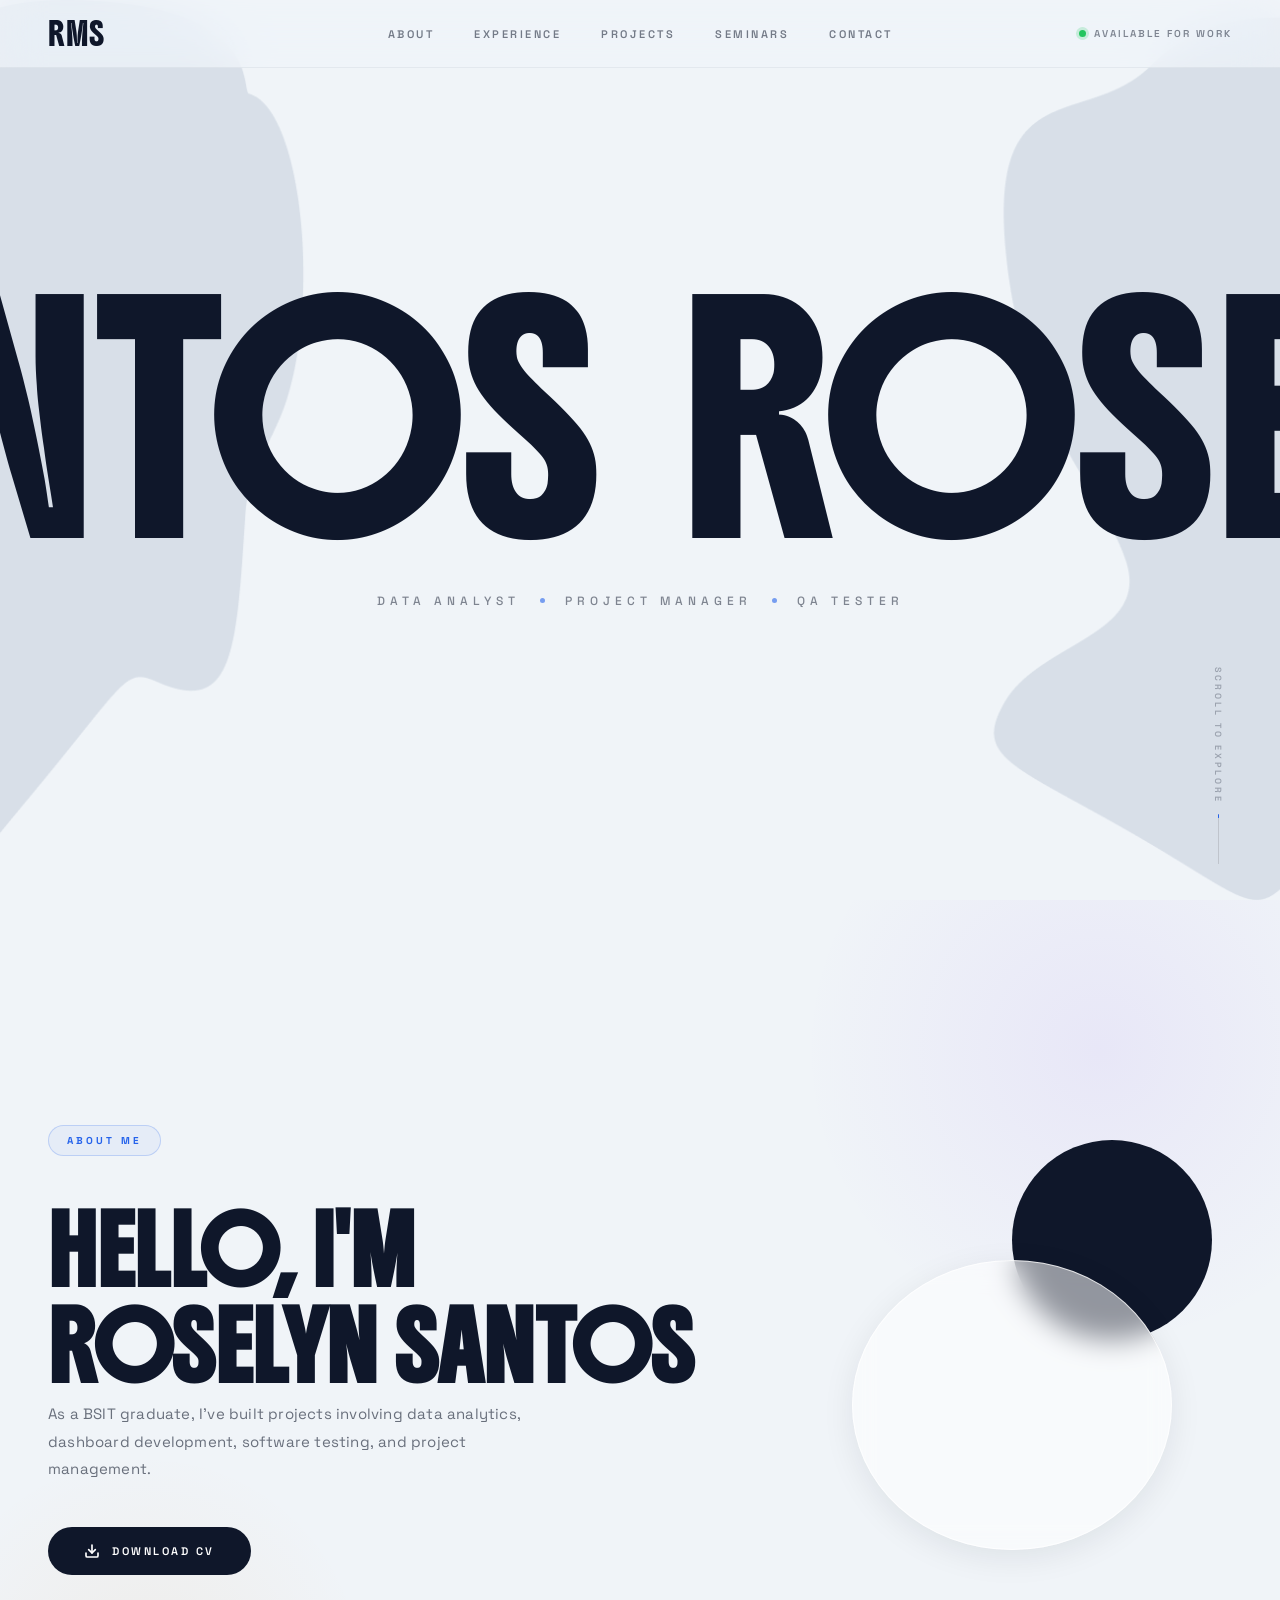
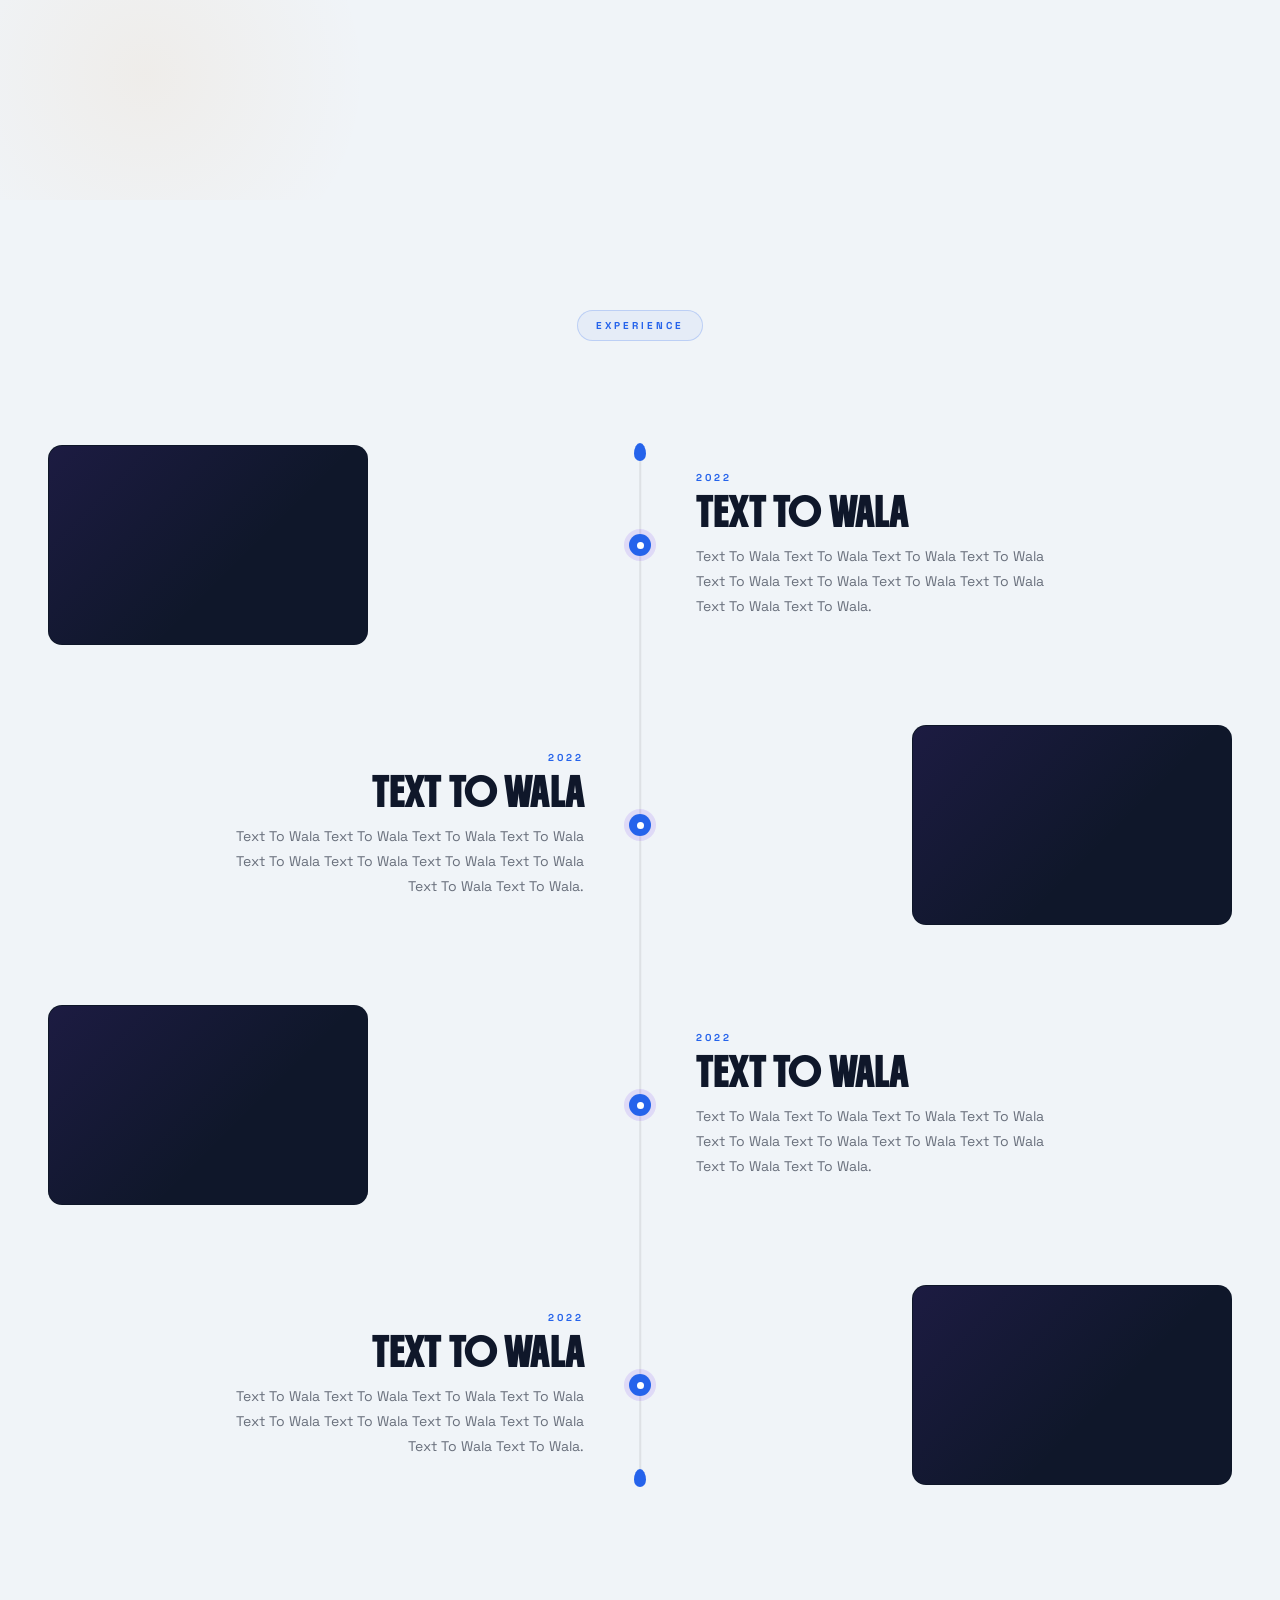
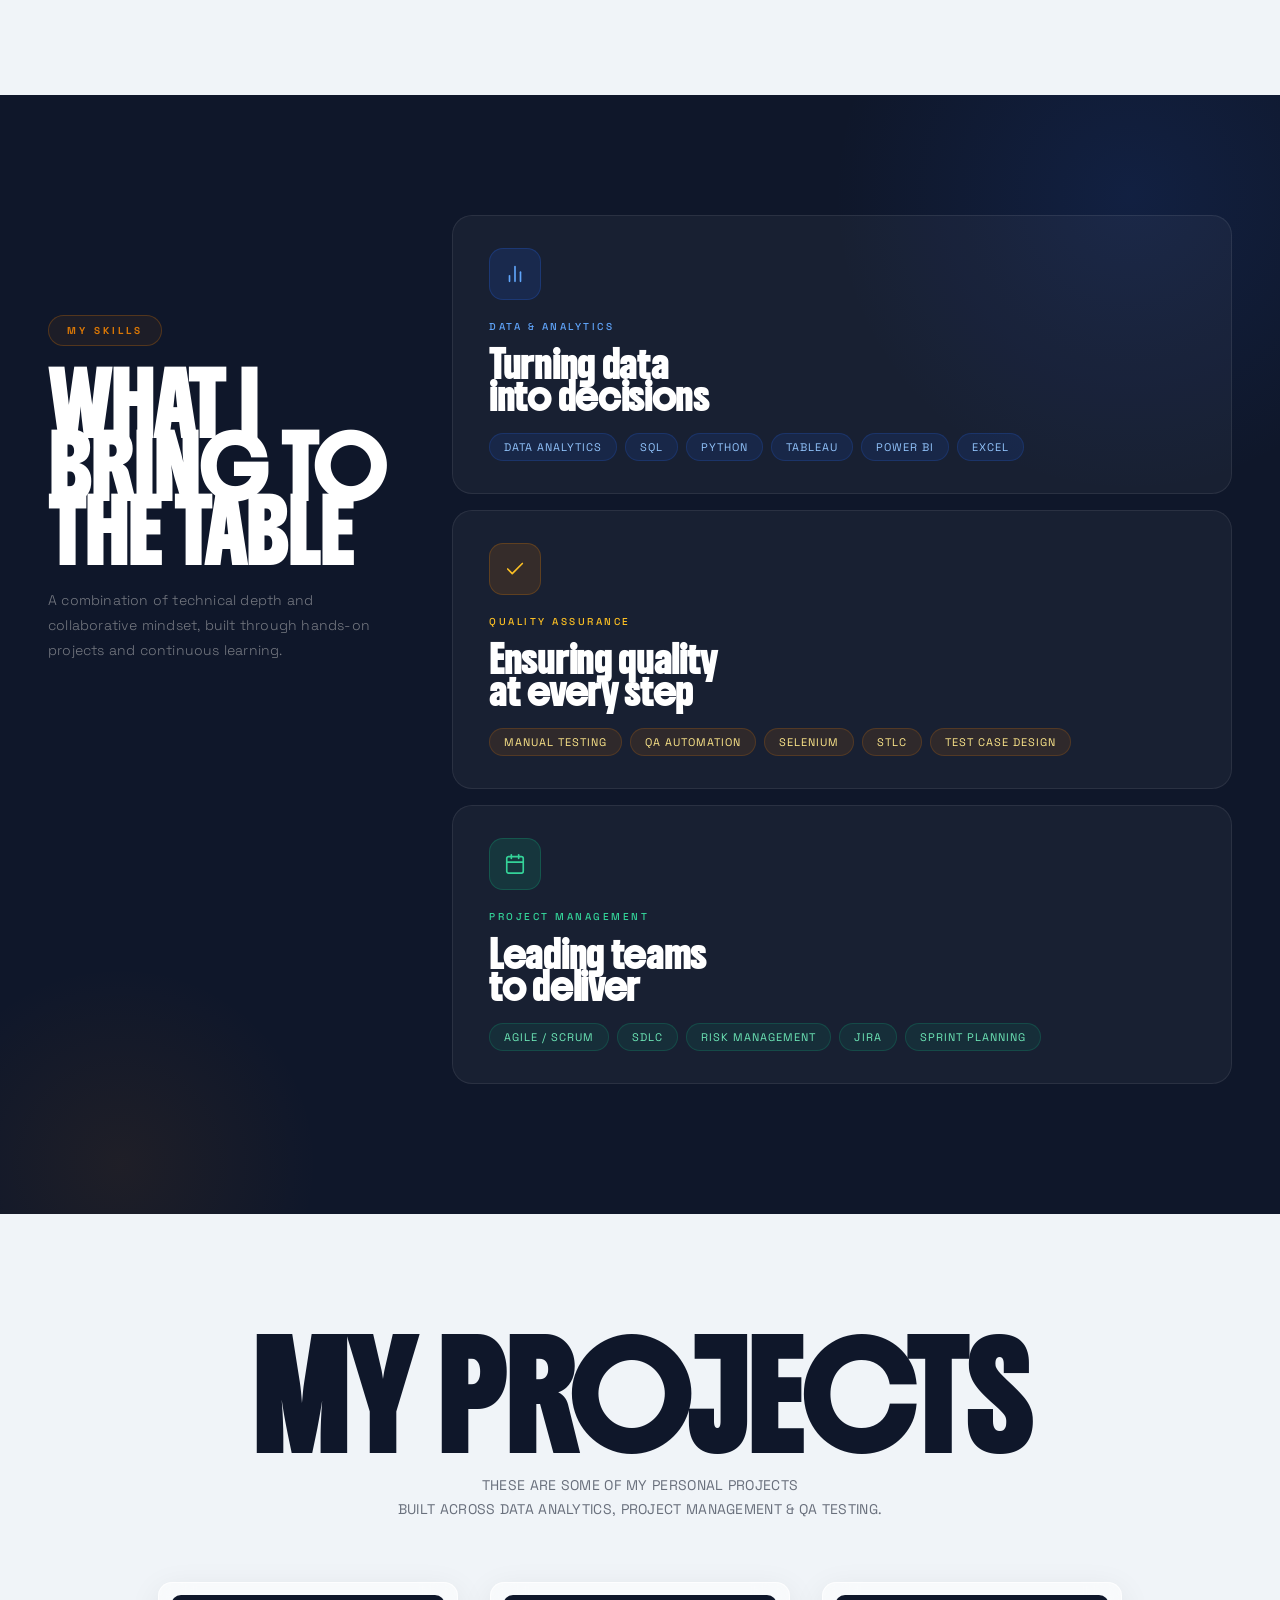
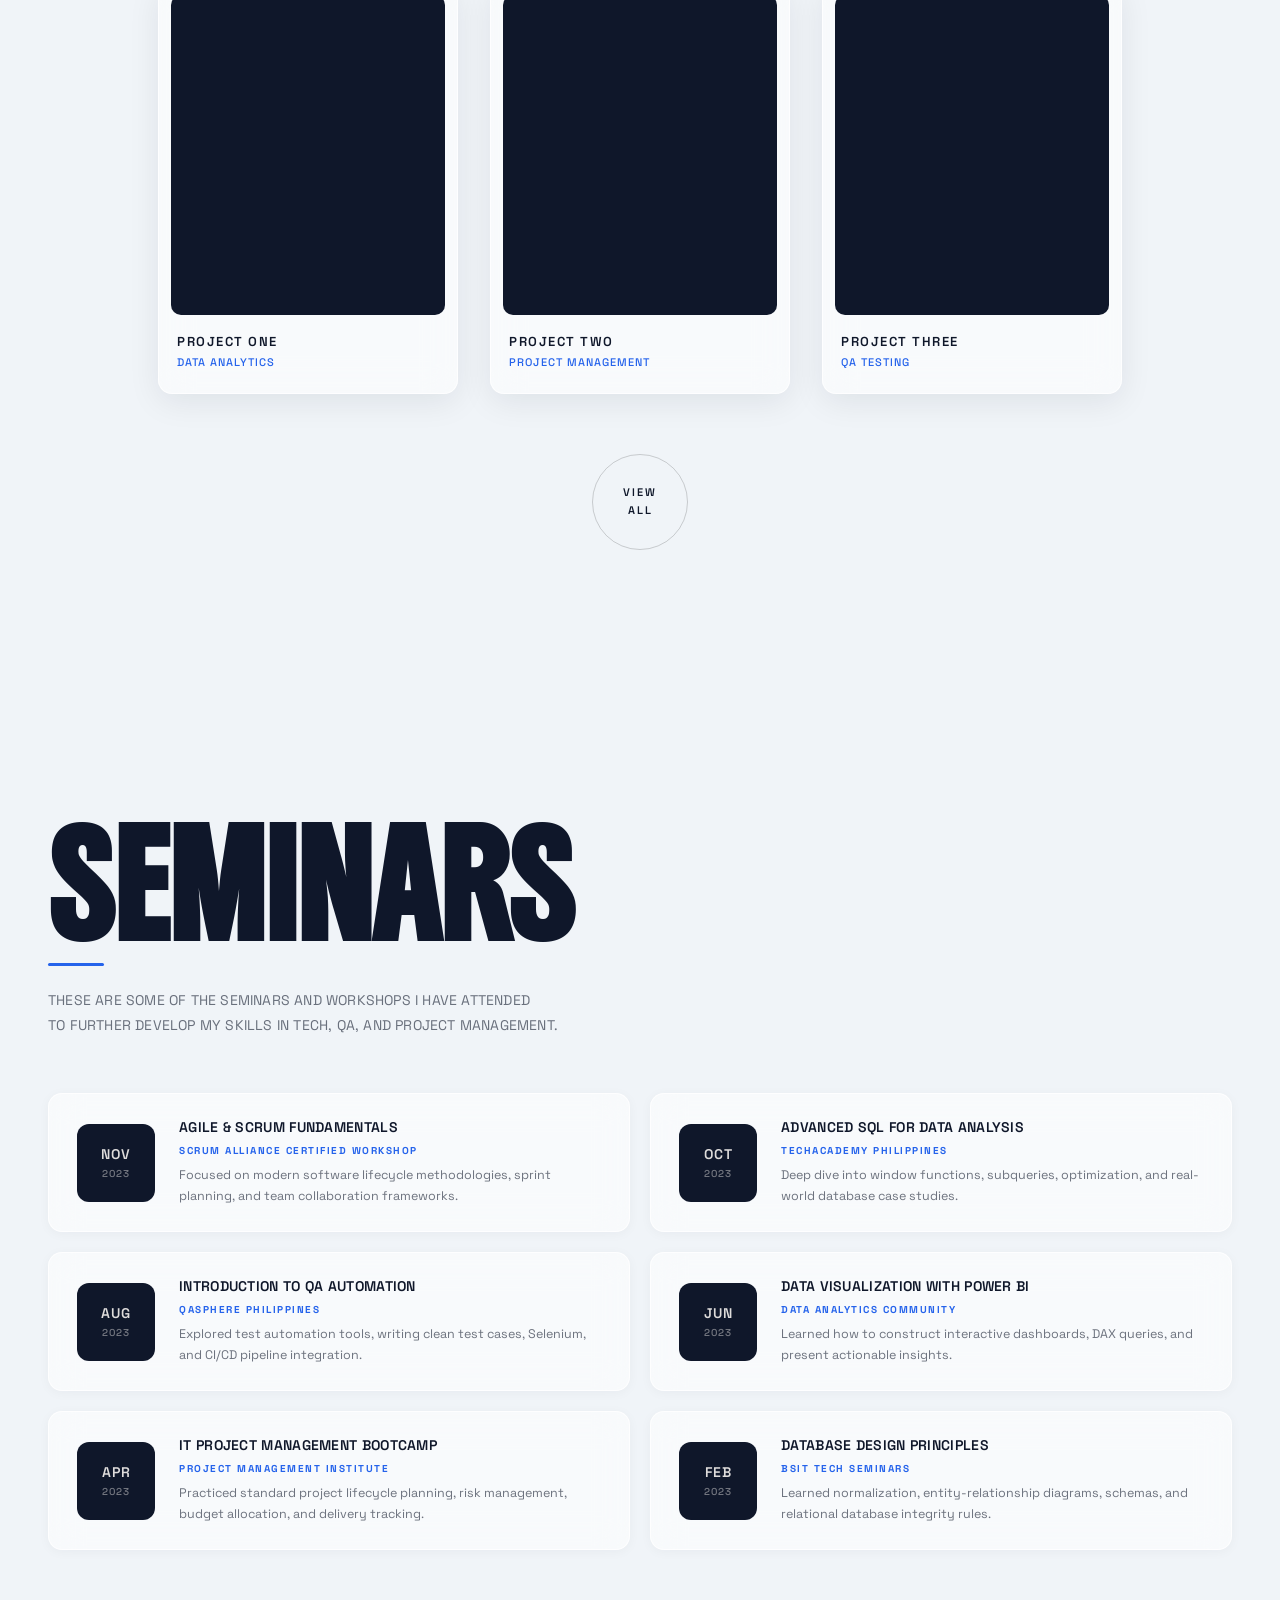
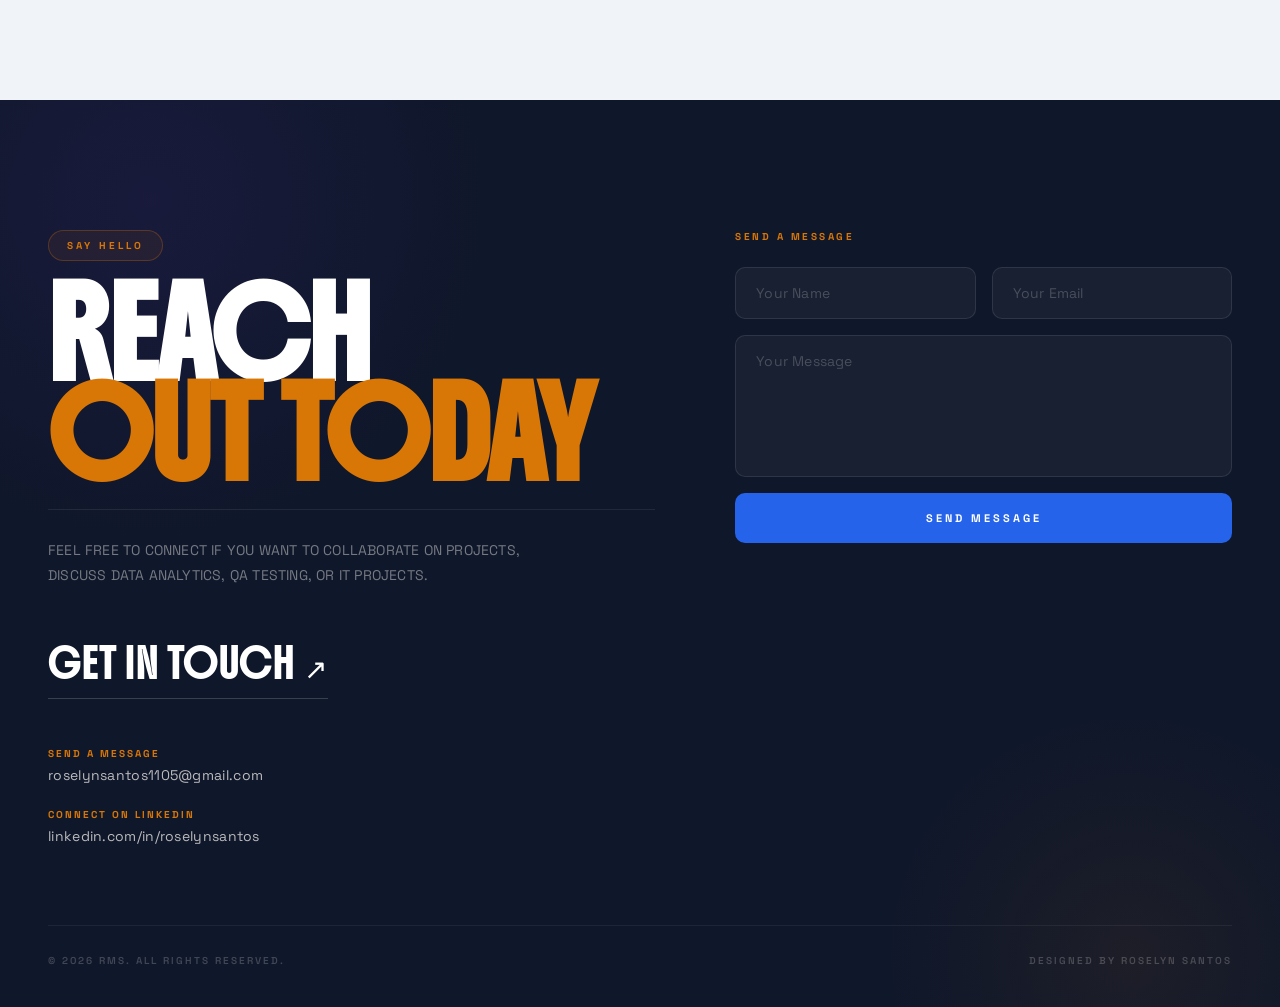
==== commit 47cede4a: "feat: redesign skills section with bento-style card grid and updated layout" ====
--- a/index.html
+++ b/index.html
@@ -172,18 +172,69 @@
 
     <!-- ── Skills ── -->
     <section class="skills-section" id="skills">
-        <div class="skills-banner">
-            <div class="skills-row skills-row--1">
-                <div class="skill-pill"><span>DATA ANALYTICS</span></div>
-                <div class="skill-pill"><span>SQL &amp; PYTHON</span></div>
-                <div class="skill-pill"><span>TABLEAU &amp; POWER BI</span></div>
-                <div class="skill-pill"><span>MANUAL TESTING</span></div>
-            </div>
-            <div class="skills-row skills-row--2">
-                <div class="skill-pill"><span>PROJECT MANAGEMENT</span></div>
-                <div class="skill-pill"><span>AGILE / SCRUM</span></div>
-                <div class="skill-pill"><span>QA AUTOMATION</span></div>
-                <div class="skill-pill"><span>SDLC / STLC</span></div>
+        <div class="skills-container">
+            <div class="skills-header">
+                <span class="section-label">MY SKILLS</span>
+                <h2 class="skills-title">WHAT I<br>BRING TO<br>THE TABLE</h2>
+                <p class="skills-intro">A combination of technical depth and collaborative mindset, built through hands-on projects and continuous learning.</p>
+            </div>
+            <div class="skills-grid">
+
+                <!-- Card 1: Data Analytics -->
+                <div class="skill-card skill-card--primary">
+                    <div class="skill-card-icon">
+                        <svg viewBox="0 0 24 24" fill="none" stroke="currentColor" stroke-width="1.8" stroke-linecap="round" stroke-linejoin="round">
+                            <line x1="18" y1="20" x2="18" y2="10"/><line x1="12" y1="20" x2="12" y2="4"/><line x1="6" y1="20" x2="6" y2="14"/>
+                        </svg>
+                    </div>
+                    <span class="skill-card-category">Data & Analytics</span>
+                    <h3 class="skill-card-title">Turning data<br>into decisions</h3>
+                    <div class="skill-tags">
+                        <span class="skill-tag">Data Analytics</span>
+                        <span class="skill-tag">SQL</span>
+                        <span class="skill-tag">Python</span>
+                        <span class="skill-tag">Tableau</span>
+                        <span class="skill-tag">Power BI</span>
+                        <span class="skill-tag">Excel</span>
+                    </div>
+                </div>
+
+                <!-- Card 2: QA Testing -->
+                <div class="skill-card skill-card--secondary">
+                    <div class="skill-card-icon">
+                        <svg viewBox="0 0 24 24" fill="none" stroke="currentColor" stroke-width="1.8" stroke-linecap="round" stroke-linejoin="round">
+                            <polyline points="20 6 9 17 4 12"/>
+                        </svg>
+                    </div>
+                    <span class="skill-card-category">Quality Assurance</span>
+                    <h3 class="skill-card-title">Ensuring quality<br>at every step</h3>
+                    <div class="skill-tags">
+                        <span class="skill-tag">Manual Testing</span>
+                        <span class="skill-tag">QA Automation</span>
+                        <span class="skill-tag">Selenium</span>
+                        <span class="skill-tag">STLC</span>
+                        <span class="skill-tag">Test Case Design</span>
+                    </div>
+                </div>
+
+                <!-- Card 3: Project Management -->
+                <div class="skill-card skill-card--tertiary">
+                    <div class="skill-card-icon">
+                        <svg viewBox="0 0 24 24" fill="none" stroke="currentColor" stroke-width="1.8" stroke-linecap="round" stroke-linejoin="round">
+                            <rect x="3" y="4" width="18" height="18" rx="2" ry="2"/><line x1="16" y1="2" x2="16" y2="6"/><line x1="8" y1="2" x2="8" y2="6"/><line x1="3" y1="10" x2="21" y2="10"/>
+                        </svg>
+                    </div>
+                    <span class="skill-card-category">Project Management</span>
+                    <h3 class="skill-card-title">Leading teams<br>to deliver</h3>
+                    <div class="skill-tags">
+                        <span class="skill-tag">Agile / Scrum</span>
+                        <span class="skill-tag">SDLC</span>
+                        <span class="skill-tag">Risk Management</span>
+                        <span class="skill-tag">Jira</span>
+                        <span class="skill-tag">Sprint Planning</span>
+                    </div>
+                </div>
+
             </div>
         </div>
     </section>
--- a/style.css
+++ b/style.css
@@ -583,85 +583,213 @@
 .timeline-item--right .ti-desc { margin-left: auto; }
 
 /* ══════════════════════════════════════════
-   SKILLS
+   SKILLS (BENTO REDESIGN)
 ══════════════════════════════════════════ */
 .skills-section {
     position: relative;
     width: 100%;
-    background: var(--bg);
-    padding: 0;
+    background: var(--dark);
+    padding: 120px 0 130px;
+    overflow: hidden;
+}
+/* ambient orb */
+.skills-section::before {
+    content: '';
+    position: absolute;
+    width: 600px; height: 600px;
+    border-radius: 50%;
+    background: radial-gradient(circle, rgba(37, 99, 235, 0.12) 0%, transparent 70%);
+    top: -200px; right: -150px;
+    pointer-events: none;
+    animation: blob-drift 12s ease-in-out infinite alternate;
+}
+.skills-section::after {
+    content: '';
+    position: absolute;
+    width: 400px; height: 400px;
+    border-radius: 50%;
+    background: radial-gradient(circle, rgba(217, 119, 6, 0.08) 0%, transparent 70%);
+    bottom: -150px; left: -80px;
+    pointer-events: none;
+    animation: blob-drift 9s ease-in-out infinite alternate-reverse;
+}
+
+.skills-container {
+    position: relative;
+    z-index: 1;
+    width: 100%;
+    max-width: var(--container);
+    margin: 0 auto;
+    padding: 0 var(--pad);
+    display: grid;
+    grid-template-columns: 340px 1fr;
+    gap: 64px;
+    align-items: start;
+}
+
+.skills-header {
+    display: flex;
+    flex-direction: column;
+    align-items: flex-start;
+    position: sticky;
+    top: 100px;
+}
+.skills-header .section-label {
+    color: var(--accent2);
+    border-color: rgba(217, 119, 6, 0.28);
+    background: rgba(217, 119, 6, 0.07);
+    margin-bottom: 28px;
+}
+.skills-title {
+    font-family: "Boldonse", sans-serif;
+    font-size: clamp(40px, 4.5vw, 64px);
+    color: #fff;
+    line-height: 1.1;
+    letter-spacing: -1px;
+    margin-bottom: 24px;
+}
+.skills-intro {
+    font-size: 14px;
+    font-weight: 200;
+    line-height: 1.8;
+    color: rgba(245, 242, 238, 0.45);
+    text-transform: none;
+    letter-spacing: 0.2px;
+}
+
+.skills-grid {
+    display: grid;
+    grid-template-columns: 1fr;
+    gap: 16px;
+}
+
+/* ── Skill Cards ── */
+.skill-card {
+    position: relative;
+    border-radius: 20px;
+    padding: 32px 36px;
+    display: flex;
+    flex-direction: column;
+    gap: 16px;
+    overflow: hidden;
+    transition: transform .4s cubic-bezier(.25, .46, .45, .94),
+                box-shadow .4s ease;
+    cursor: default;
+}
+.skill-card::before {
+    content: '';
+    position: absolute;
+    inset: 0;
+    border-radius: 20px;
+    opacity: 0;
+    transition: opacity .4s ease;
+}
+.skill-card:hover { transform: translateY(-6px); }
+
+/* Primary — blue accent */
+.skill-card--primary {
+    background: rgba(255, 255, 255, 0.04);
+    border: 1px solid rgba(255, 255, 255, 0.08);
+}
+.skill-card--primary::before {
+    background: linear-gradient(135deg, rgba(37, 99, 235, 0.08) 0%, transparent 60%);
+}
+.skill-card--primary:hover {
+    box-shadow: 0 24px 60px rgba(37, 99, 235, 0.18);
+    border-color: rgba(37, 99, 235, 0.3);
+}
+.skill-card--primary:hover::before { opacity: 1; }
+.skill-card--primary .skill-card-icon { background: rgba(37, 99, 235, 0.15); color: #60a5fa; border-color: rgba(37, 99, 235, 0.25); }
+.skill-card--primary .skill-card-category { color: #60a5fa; }
+.skill-card--primary .skill-tag { background: rgba(37, 99, 235, 0.12); color: #93c5fd; border-color: rgba(37, 99, 235, 0.2); }
+
+/* Secondary — amber accent */
+.skill-card--secondary {
+    background: rgba(255, 255, 255, 0.04);
+    border: 1px solid rgba(255, 255, 255, 0.08);
+}
+.skill-card--secondary::before {
+    background: linear-gradient(135deg, rgba(217, 119, 6, 0.1) 0%, transparent 60%);
+}
+.skill-card--secondary:hover {
+    box-shadow: 0 24px 60px rgba(217, 119, 6, 0.15);
+    border-color: rgba(217, 119, 6, 0.3);
+}
+.skill-card--secondary:hover::before { opacity: 1; }
+.skill-card--secondary .skill-card-icon { background: rgba(217, 119, 6, 0.15); color: #fbbf24; border-color: rgba(217, 119, 6, 0.25); }
+.skill-card--secondary .skill-card-category { color: #fbbf24; }
+.skill-card--secondary .skill-tag { background: rgba(217, 119, 6, 0.12); color: #fde68a; border-color: rgba(217, 119, 6, 0.2); }
+
+/* Tertiary — emerald accent */
+.skill-card--tertiary {
+    background: rgba(255, 255, 255, 0.04);
+    border: 1px solid rgba(255, 255, 255, 0.08);
+}
+.skill-card--tertiary::before {
+    background: linear-gradient(135deg, rgba(16, 185, 129, 0.08) 0%, transparent 60%);
+}
+.skill-card--tertiary:hover {
+    box-shadow: 0 24px 60px rgba(16, 185, 129, 0.14);
+    border-color: rgba(16, 185, 129, 0.3);
+}
+.skill-card--tertiary:hover::before { opacity: 1; }
+.skill-card--tertiary .skill-card-icon { background: rgba(16, 185, 129, 0.15); color: #34d399; border-color: rgba(16, 185, 129, 0.25); }
+.skill-card--tertiary .skill-card-category { color: #34d399; }
+.skill-card--tertiary .skill-tag { background: rgba(16, 185, 129, 0.1); color: #6ee7b7; border-color: rgba(16, 185, 129, 0.2); }
+
+.skill-card-icon {
+    width: 52px; height: 52px;
+    border-radius: 14px;
+    border: 1px solid;
     display: flex;
     align-items: center;
     justify-content: center;
-    overflow: hidden;
-}
-
-.skills-banner {
-    position: relative;
-    width: 100%;
-    background: var(--dark);
-    padding: 84px 0;
-    display: flex;
-    flex-direction: column;
-    gap: 22px;
-    overflow: hidden;
-}
-.skills-banner::after {
-    content: '';
-    position: absolute;
-    top: 0; left: -100%;
-    width: 50%;
-    height: 100%;
-    background: linear-gradient(90deg, transparent, rgba(255,255,255,0.025), transparent);
-    animation: banner-sweep 7s ease-in-out infinite;
-}
-@keyframes banner-sweep {
-    0%   { left: -100%; }
-    100% { left: 220%; }
-}
-
-.skills-row {
-    display: flex;
-    justify-content: center;
-    gap: 14px;
-    width: 100%;
-    opacity: 1;
-    transition: opacity 1s ease, transform 1.2s cubic-bezier(.25, 1, .5, 1);
-}
-.skills-row--1 { transform: translateX(-44px); }
-.skills-row--2 { transform: translateX(44px); }
-.skills-section.is-visible .skills-row--1 { opacity: 1; transform: translateX(-44px); }
-.skills-section.is-visible .skills-row--2 { opacity: 1; transform: translateX(44px); }
-
-.skill-pill {
-    background: rgba(255, 255, 255, 0.04);
-    color: rgba(245, 242, 238, 0.72);
-    padding: 16px 36px;
-    font-size: 12px;
-    font-weight: 600;
+    margin-bottom: 4px;
+    transition: transform .35s cubic-bezier(.34, 1.56, .64, 1);
+}
+.skill-card-icon svg { width: 22px; height: 22px; }
+.skill-card:hover .skill-card-icon { transform: scale(1.12) rotate(-4deg); }
+
+.skill-card-category {
+    font-size: 10px;
+    font-weight: 500;
     letter-spacing: 2.5px;
+    text-transform: uppercase;
+}
+
+.skill-card-title {
+    font-family: "Boldonse", sans-serif;
+    font-size: clamp(22px, 2vw, 28px);
+    color: #fff;
+    line-height: 1.25;
+    letter-spacing: -0.3px;
+   
+}
+
+.skill-tags {
+    display: flex;
+    flex-wrap: wrap;
+    gap: 8px;
+    margin-top: 4px;
+}
+.skill-tag {
+    font-size: 11px;
+    font-weight: 400;
+    letter-spacing: 1px;
+    padding: 6px 14px;
     border-radius: 50px;
-    text-transform: uppercase;
-    display: inline-flex;
-    align-items: center;
-    justify-content: center;
-    border: 1px solid rgba(255, 255, 255, 0.07);
-    transition: transform .35s cubic-bezier(.25, .46, .45, .94),
-                background .35s ease,
-                box-shadow .35s ease,
-                border-color .35s ease,
-                color .35s ease;
-    user-select: none;
-    white-space: nowrap;
-    cursor: none;
-}
-.skill-pill span { position: relative; z-index: 1; }
-.skill-pill:hover {
-    transform: scale(1.1) translateY(-4px);
-    background: var(--accent);
-    border-color: transparent;
-    box-shadow: 0 16px 40px rgba(124, 58, 237, 0.32);
-    color: #fff;
+    border: 1px solid;
+    text-transform: uppercase;
+    transition: transform .2s ease, opacity .2s ease;
+}
+.skill-card:hover .skill-tag { opacity: 1; }
+.skill-tag:hover { transform: translateY(-2px); }
+
+@media (max-width: 900px) {
+    .skills-container {
+        grid-template-columns: 1fr;
+    }
+    .skills-header { position: static; }
 }
 
 /* ══════════════════════════════════════════
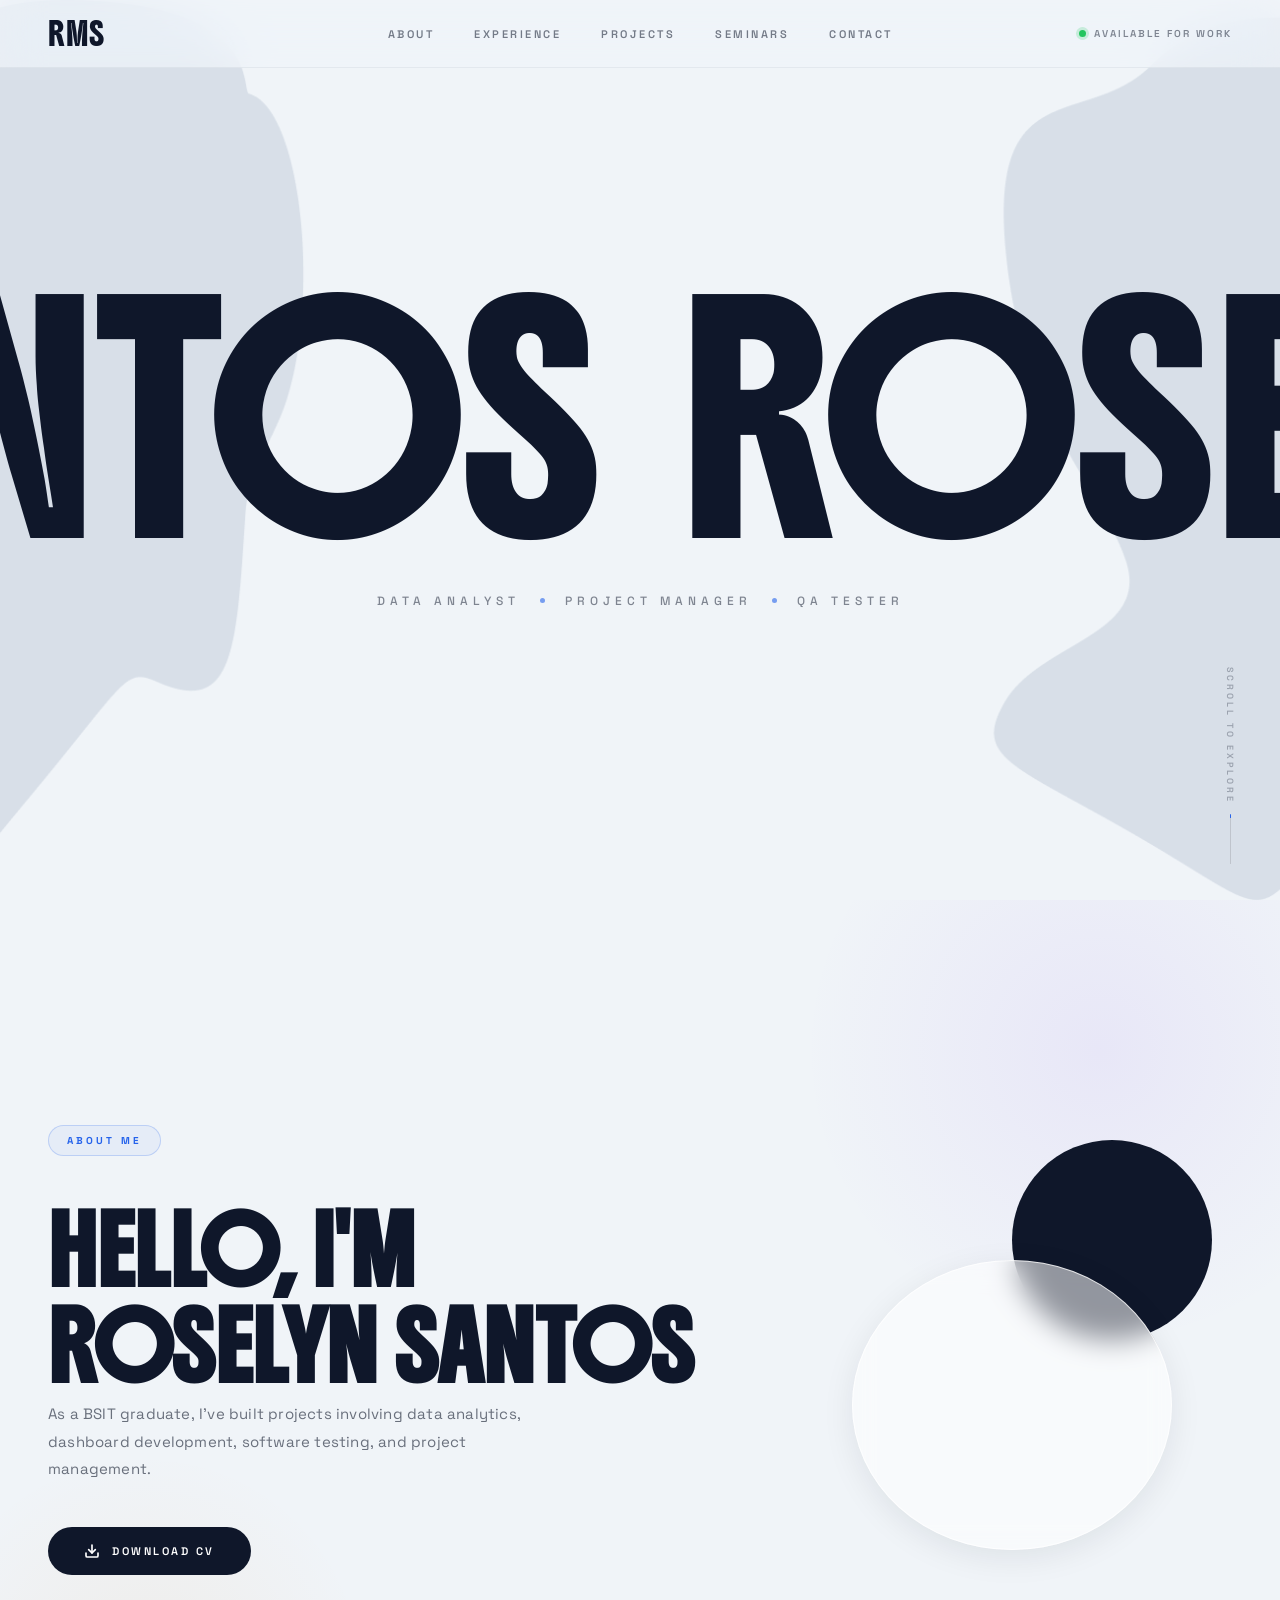
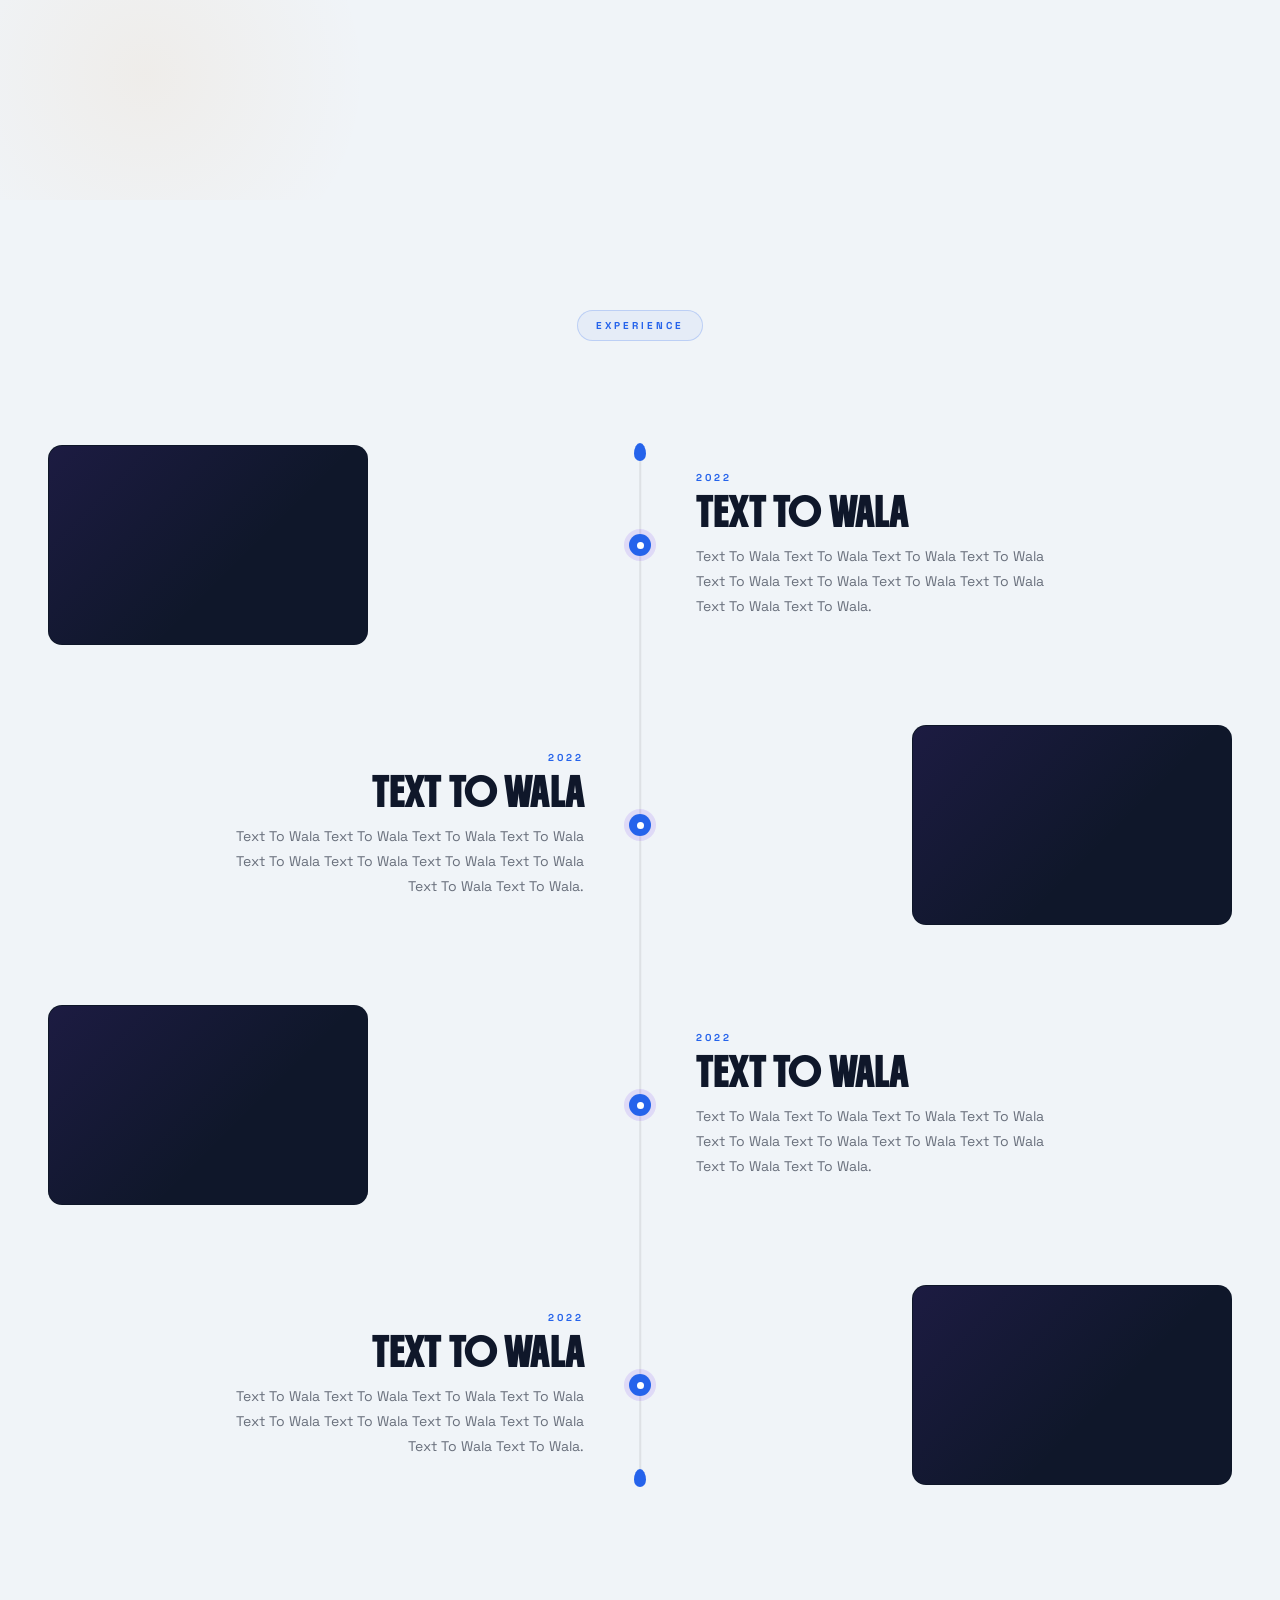
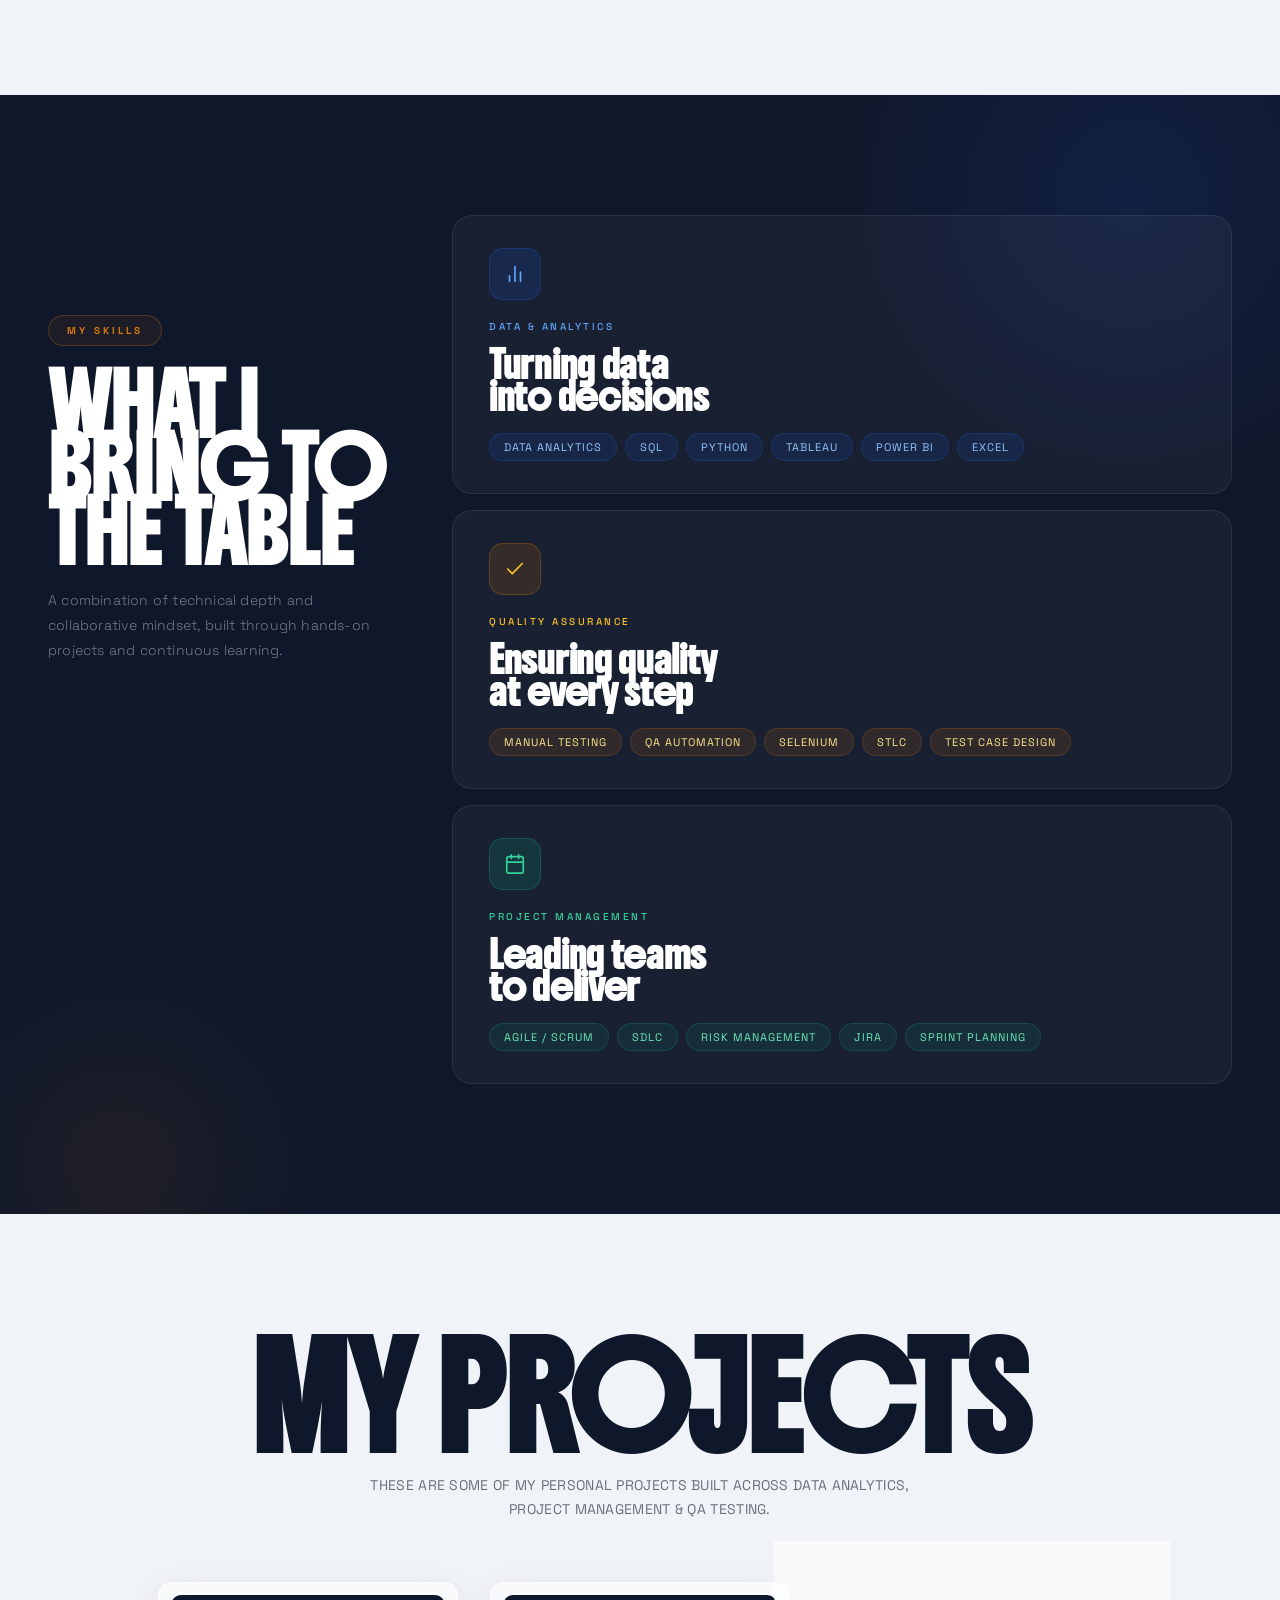
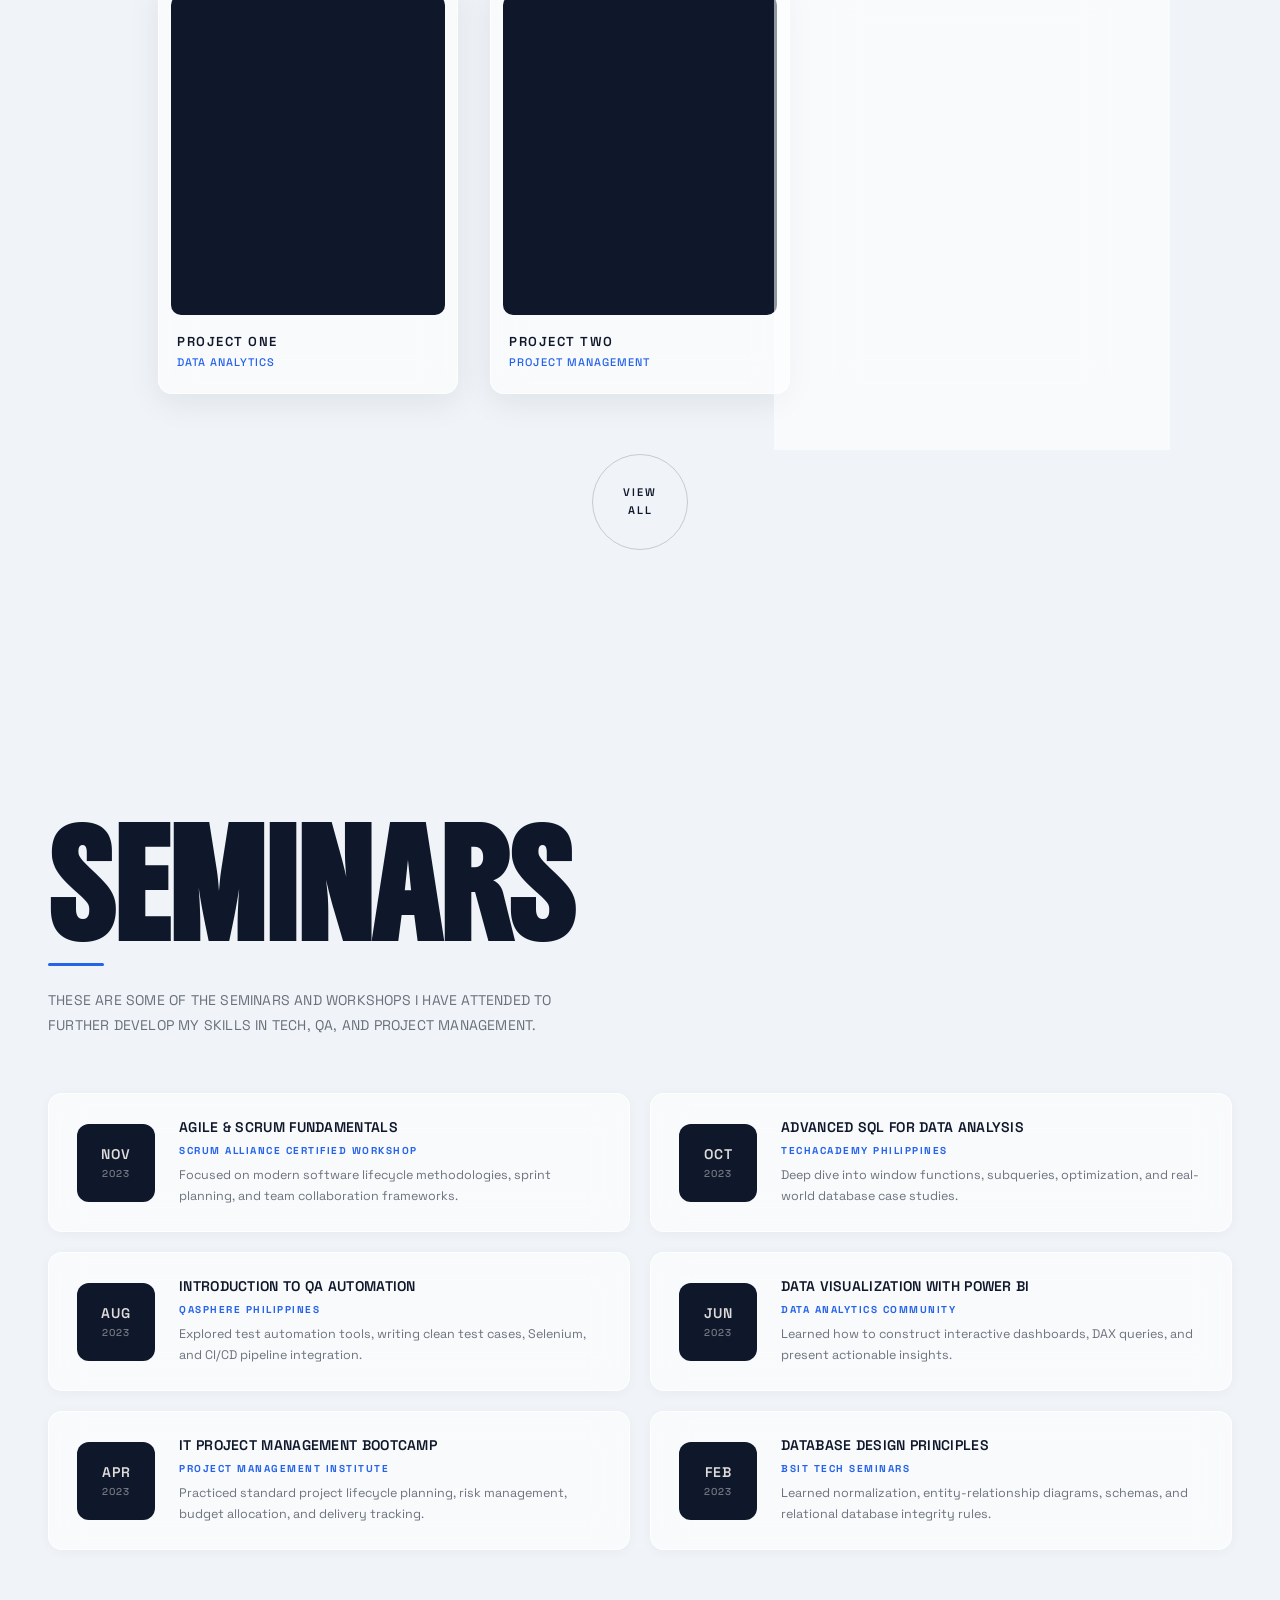
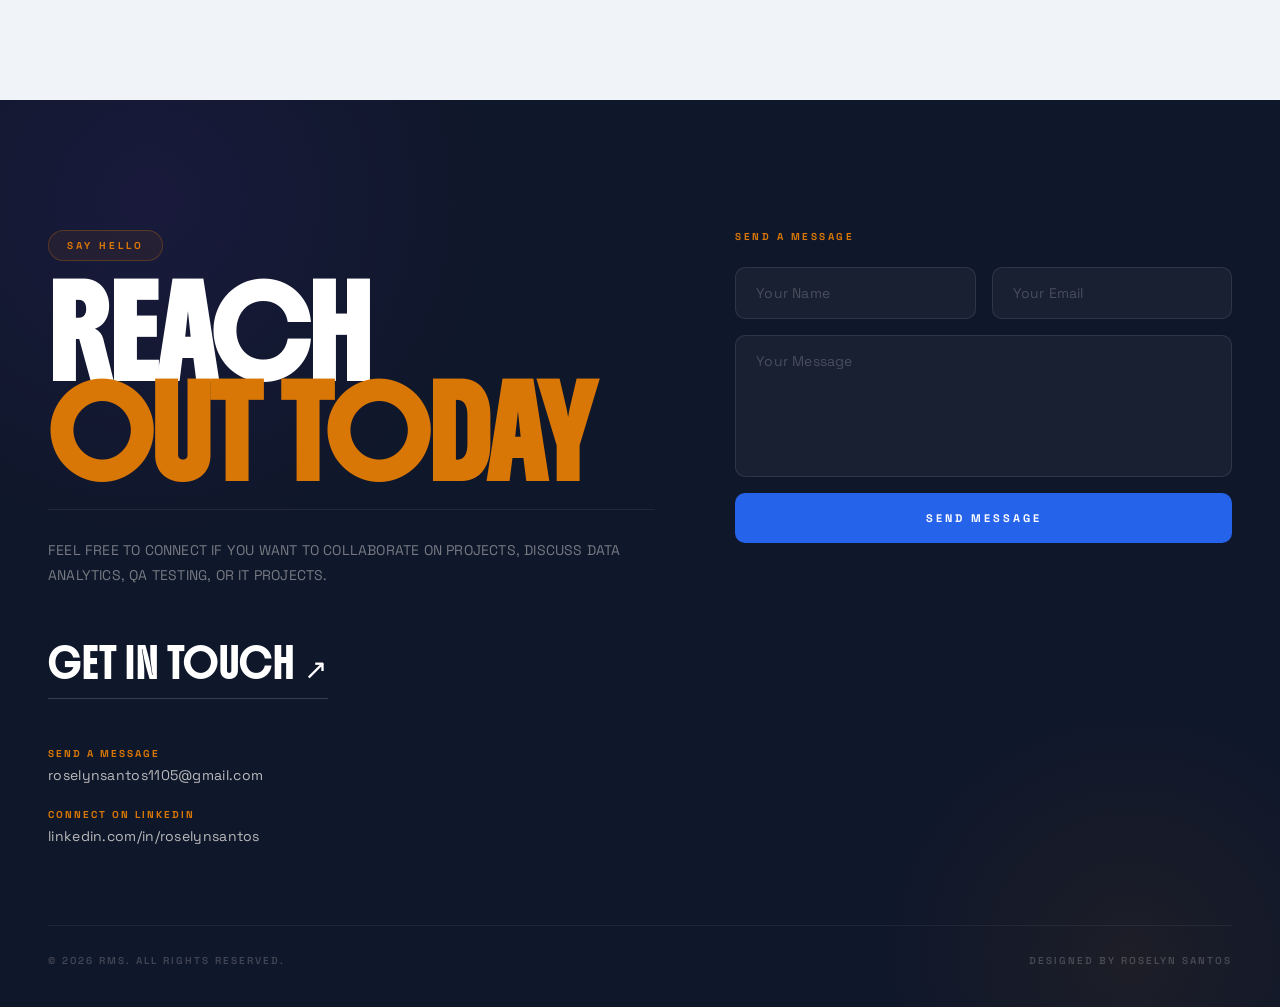
==== commit 522264f6: "feat: implement mobile responsive hamburger navigation menu" ====
--- a/index.html
+++ b/index.html
@@ -19,7 +19,7 @@
     <!-- ── Navigation ── -->
     <nav class="nav-head">
         <div class="logo">RMS</div>
-        <ul class="nav-menu">
+        <ul class="nav-menu" id="nav-menu">
             <li><a href="#about" class="menu-link">ABOUT</a></li>
             <li><a href="#experience" class="menu-link">EXPERIENCE</a></li>
             <li><a href="#projects" class="menu-link">PROJECTS</a></li>
@@ -30,6 +30,9 @@
             <span class="status-dot"></span>
             <span class="status-text">AVAILABLE FOR WORK</span>
         </div>
+        <button class="hamburger" id="hamburger" aria-label="Toggle menu" aria-expanded="false">
+            <span></span><span></span><span></span>
+        </button>
     </nav>
 
     <!-- ── Hero ── -->
@@ -243,13 +246,12 @@
     <section class="projects-section" id="projects">
         <div class="projects-header">
             <h2 class="projects-title">MY PROJECTS</h2>
-            <p class="projects-subtitle">THESE ARE SOME OF MY PERSONAL PROJECTS<br>BUILT ACROSS DATA ANALYTICS, PROJECT
-                MANAGEMENT &amp; QA TESTING.</p>
+            <p class="projects-subtitle">THESE ARE SOME OF MY PERSONAL PROJECTS BUILT ACROSS DATA ANALYTICS, PROJECT MANAGEMENT &amp; QA TESTING.</p>
         </div>
 
         <div class="projects-grid">
             <!-- Card 1 -->
-            <div class="project-card" data-proj="0">
+            <a class="project-card" data-proj="0" href="projects.html#proj-01">
                 <div class="project-card-inner">
                     <div class="project-image">
                         <div class="project-hover-overlay">
@@ -268,10 +270,10 @@
                         <span class="project-type">DATA ANALYTICS</span>
                     </div>
                 </div>
-            </div>
+            </a>
 
             <!-- Card 2 -->
-            <div class="project-card" data-proj="1">
+            <a class="project-card" data-proj="1" href="projects.html#proj-02">
                 <div class="project-card-inner">
                     <div class="project-image">
                         <div class="project-hover-overlay">
@@ -290,10 +292,10 @@
                         <span class="project-type">PROJECT MANAGEMENT</span>
                     </div>
                 </div>
-            </div>
+            </a>
 
             <!-- Card 3 -->
-            <div class="project-card" data-proj="2">
+            <a class="project-card" data-proj="2" href="projects.html#proj-03">
                 <div class="project-card-inner">
                     <div class="project-image">
                         <div class="project-hover-overlay">
@@ -312,11 +314,11 @@
                         <span class="project-type">QA TESTING</span>
                     </div>
                 </div>
-            </div>
+            </a>
         </div>
 
         <div class="projects-cta">
-            <a href="#" class="view-all-btn" id="view-all-projects">
+            <a href="projects.html" class="view-all-btn" id="view-all-projects">
                 <span>VIEW</span>
                 <span>ALL</span>
             </a>
@@ -329,8 +331,7 @@
             <div class="seminars-header">
                 <h2 class="seminars-title">SEMINARS</h2>
                 <div class="seminars-header-line"></div>
-                <p class="seminars-subtitle">THESE ARE SOME OF THE SEMINARS AND WORKSHOPS I HAVE ATTENDED<br>TO FURTHER
-                    DEVELOP MY SKILLS IN TECH, QA, AND PROJECT MANAGEMENT.</p>
+                <p class="seminars-subtitle">THESE ARE SOME OF THE SEMINARS AND WORKSHOPS I HAVE ATTENDED TO FURTHER DEVELOP MY SKILLS IN TECH, QA, AND PROJECT MANAGEMENT.</p>
             </div>
 
             <div class="seminars-grid">
@@ -428,8 +429,7 @@
                 <span class="contact-small-label">SAY HELLO</span>
                 <h2 class="contact-title">REACH<br><span class="highlight">OUT TODAY</span></h2>
                 <div class="contact-title-line"></div>
-                <p class="contact-subtitle">FEEL FREE TO CONNECT IF YOU WANT TO COLLABORATE ON PROJECTS,<br>DISCUSS DATA
-                    ANALYTICS, QA TESTING, OR IT PROJECTS.</p>
+                <p class="contact-subtitle">FEEL FREE TO CONNECT IF YOU WANT TO COLLABORATE ON PROJECTS, DISCUSS DATA ANALYTICS, QA TESTING, OR IT PROJECTS.</p>
 
                 <div class="get-in-touch-btn-wrap">
                     <a href="mailto:roselynsantos1105@gmail.com" class="get-in-touch-title">
--- a/style.css
+++ b/style.css
@@ -846,10 +846,13 @@
 .project-card {
     position: relative;
     width: 300px;
-    cursor: none;
+    cursor: pointer;
     opacity: 1;
     transform: translateY(0);
     transition: opacity .7s ease, transform .7s cubic-bezier(.25, .46, .45, .94);
+    text-decoration: none;
+    color: inherit;
+    display: block;
 }
 .project-card.is-visible { opacity: 1; transform: translateY(0); }
 .project-card[data-proj="1"] { transition-delay: .12s; }
@@ -1079,7 +1082,7 @@
                 background .4s ease,
                 border-color .4s ease,
                 box-shadow .4s ease;
-    cursor: none;
+    cursor: default;
     opacity: 1;
     transform: translateY(0);
 }
@@ -1359,7 +1362,7 @@
     font-weight: 700;
     letter-spacing: 3px;
     text-transform: uppercase;
-    cursor: none;
+    cursor: pointer;
     position: relative;
     overflow: hidden;
     transition: transform .3s, box-shadow .3s;
@@ -1409,4 +1412,242 @@
 }
 @media (max-width: 600px) {
     .footer-bottom { flex-direction: column; gap: 12px; text-align: center; }
+}
+
+/* ══════════════════════════════════════════
+   HAMBURGER BUTTON
+══════════════════════════════════════════ */
+.hamburger {
+    display: none;
+    flex-direction: column;
+    justify-content: center;
+    align-items: center;
+    gap: 5px;
+    width: 40px; height: 40px;
+    background: none;
+    border: none;
+    cursor: pointer;
+    padding: 6px;
+    border-radius: 8px;
+    transition: background .2s ease;
+    z-index: 110;
+    flex-shrink: 0;
+}
+.hamburger:hover { background: rgba(15, 23, 42, 0.06); }
+.hamburger span {
+    display: block;
+    width: 22px; height: 2px;
+    background: var(--dark);
+    border-radius: 2px;
+    transition: transform .35s cubic-bezier(.25, .46, .45, .94), opacity .25s ease;
+    transform-origin: center;
+}
+/* Open state */
+.hamburger.is-open span:nth-child(1) { transform: translateY(7px) rotate(45deg); }
+.hamburger.is-open span:nth-child(2) { opacity: 0; transform: scaleX(0); }
+.hamburger.is-open span:nth-child(3) { transform: translateY(-7px) rotate(-45deg); }
+
+/* ══════════════════════════════════════════
+   MOBILE — GLOBAL BREAKPOINTS
+══════════════════════════════════════════ */
+
+/* ── 900px: Tablet ── */
+@media (max-width: 900px) {
+
+    :root {
+        --pad: 28px;
+    }
+
+    /* NAV */
+    .hamburger { display: flex; }
+    .nav-right  { display: none; }
+
+    .nav-menu {
+        /* Mobile drawer */
+        position: fixed;
+        top: 0; left: 0;
+        width: 100%; height: 100vh;
+        background: rgba(240, 244, 248, 0.97);
+        backdrop-filter: blur(24px) saturate(1.8);
+        -webkit-backdrop-filter: blur(24px) saturate(1.8);
+        flex-direction: column;
+        justify-content: center;
+        align-items: center;
+        gap: 32px;
+        z-index: 105;
+        /* Hidden by default */
+        opacity: 0;
+        pointer-events: none;
+        transform: translateY(-8px);
+        transition: opacity .35s ease, transform .35s cubic-bezier(.25, .46, .45, .94);
+    }
+    .nav-menu.is-open {
+        opacity: 1;
+        pointer-events: auto;
+        transform: translateY(0);
+    }
+    .nav-menu .menu-link {
+        font-size: 14px;
+        letter-spacing: 4px;
+        opacity: 0.6;
+    }
+
+    /* HERO */
+    .hero-name {
+        font-size: clamp(52px, 14vw, 100px);
+    }
+    .roles {
+        flex-wrap: wrap;
+        justify-content: center;
+        gap: 12px;
+        margin-top: 20px;
+        padding: 0 20px;
+    }
+    .scroll-indicator { display: none; }
+
+    /* ABOUT */
+    .about { padding: 100px 0 80px; }
+    .about-container {
+        flex-direction: column;
+        gap: 48px;
+        align-items: flex-start;
+    }
+    .about-right { display: none; }
+    .about-heading {
+        white-space: normal;
+        width: auto;
+        font-size: clamp(36px, 8vw, 56px);
+    }
+    .about-description { max-width: 100%; }
+
+    /* TIMELINE */
+    .timeline-section { padding: 80px 0 100px; }
+    .timeline-line { left: 24px; transform: none; }
+    .timeline-cap { left: 24px; transform: none; }
+    .timeline-cap--top { transform: rotate(180deg); }
+    .timeline-cap--bottom { transform: none; }
+
+    .timeline-item {
+        flex-direction: column;
+        padding-left: 52px;
+        margin-bottom: 56px;
+    }
+    /* Override side-specific transforms for mobile */
+    .timeline-item--left,
+    .timeline-item--right { transform: translateX(0) translateY(20px); }
+    .timeline-item.is-visible { transform: translateX(0) translateY(0); }
+
+    .ti-dot {
+        left: 24px;
+        top: 24px;
+        transform: translate(-50%, 0);
+    }
+    .timeline-item:hover .ti-dot {
+        transform: translate(-50%, 0) scale(1.35);
+    }
+
+    .ti-image-side,
+    .timeline-item--right .ti-image-side {
+        order: -1;
+        padding: 0;
+        justify-content: flex-start;
+        width: 100%;
+    }
+    .ti-text-side,
+    .timeline-item--right .ti-text-side {
+        padding: 0;
+        text-align: left;
+        width: 100%;
+    }
+    .timeline-item--right .ti-desc { margin-left: 0; }
+    .ti-image { max-width: 100%; height: 160px; }
+
+    /* SKILLS */
+    .skills-section { padding: 80px 0 100px; }
+
+    /* PROJECTS */
+    .projects-section { padding: 100px 0 120px; gap: 48px; }
+    .projects-grid { gap: 20px; }
+    .project-card { width: 100%; max-width: 360px; }
+
+    /* SEMINARS */
+    .seminars-section { padding: 100px 0 120px; }
+
+    /* CONTACT */
+    .contact-section { padding: 100px 0 0; }
+    .get-in-touch-title { font-size: 22px; }
+}
+
+/* ── 600px: Mobile ── */
+@media (max-width: 600px) {
+
+    :root {
+        --pad: 20px;
+    }
+
+    /* NAV */
+    .nav-head { padding: 0 20px; }
+    .logo { font-size: 18px; }
+
+    /* HERO */
+    .hero-name {
+        font-size: clamp(42px, 12vw, 80px);
+    }
+    .job-role {
+        font-size: 10px;
+        letter-spacing: 3px;
+    }
+    .role-dot { display: none; }
+
+    /* ABOUT */
+    .about { padding: 90px 0 70px; }
+    .about-heading {
+        font-size: clamp(30px, 9vw, 48px);
+        line-height: 1;
+    }
+    .btn-download {
+        padding: 14px 28px;
+        font-size: 10px;
+    }
+
+    /* TIMELINE */
+    .timeline-wrapper { padding: 0 var(--pad); }
+    .ti-image { height: 140px; }
+    .ti-title { font-size: clamp(16px, 4.5vw, 22px); }
+
+    /* SKILLS */
+    .skills-container { padding: 0 var(--pad); gap: 40px; }
+    .skills-title { font-size: clamp(36px, 10vw, 52px); }
+    .skill-card { padding: 24px 24px; }
+
+    /* PROJECTS */
+    .projects-grid { padding: 0 var(--pad); }
+    .project-card { width: 100%; max-width: 100%; }
+    .project-image { height: 220px; }
+
+    /* SEMINARS */
+    .seminars-container { padding: 0 var(--pad); }
+    .seminars-title { font-size: clamp(40px, 12vw, 60px); }
+    .seminar-card {
+        flex-direction: column;
+        align-items: flex-start;
+        gap: 16px;
+        padding: 20px 20px;
+    }
+    .seminar-date-box { width: 64px; height: 64px; border-radius: 10px; }
+
+    /* CONTACT */
+    .contact-container { padding: 0 var(--pad); gap: 40px; }
+    .contact-title { font-size: clamp(40px, 12vw, 64px); letter-spacing: -1px; }
+    .get-in-touch-title { font-size: 20px; }
+    .contact-info-value { font-size: 12.5px; word-break: break-all; }
+    .portfolio-footer { padding: 60px var(--pad) 0; }
+}
+
+/* ── 400px: Small phones ── */
+@media (max-width: 400px) {
+    .hero-name { font-size: clamp(34px, 11vw, 56px); }
+    .about-heading { font-size: clamp(28px, 9.5vw, 40px); }
+    .seminars-title { font-size: clamp(34px, 12vw, 50px); }
+    .contact-title { font-size: clamp(36px, 12vw, 52px); }
 }
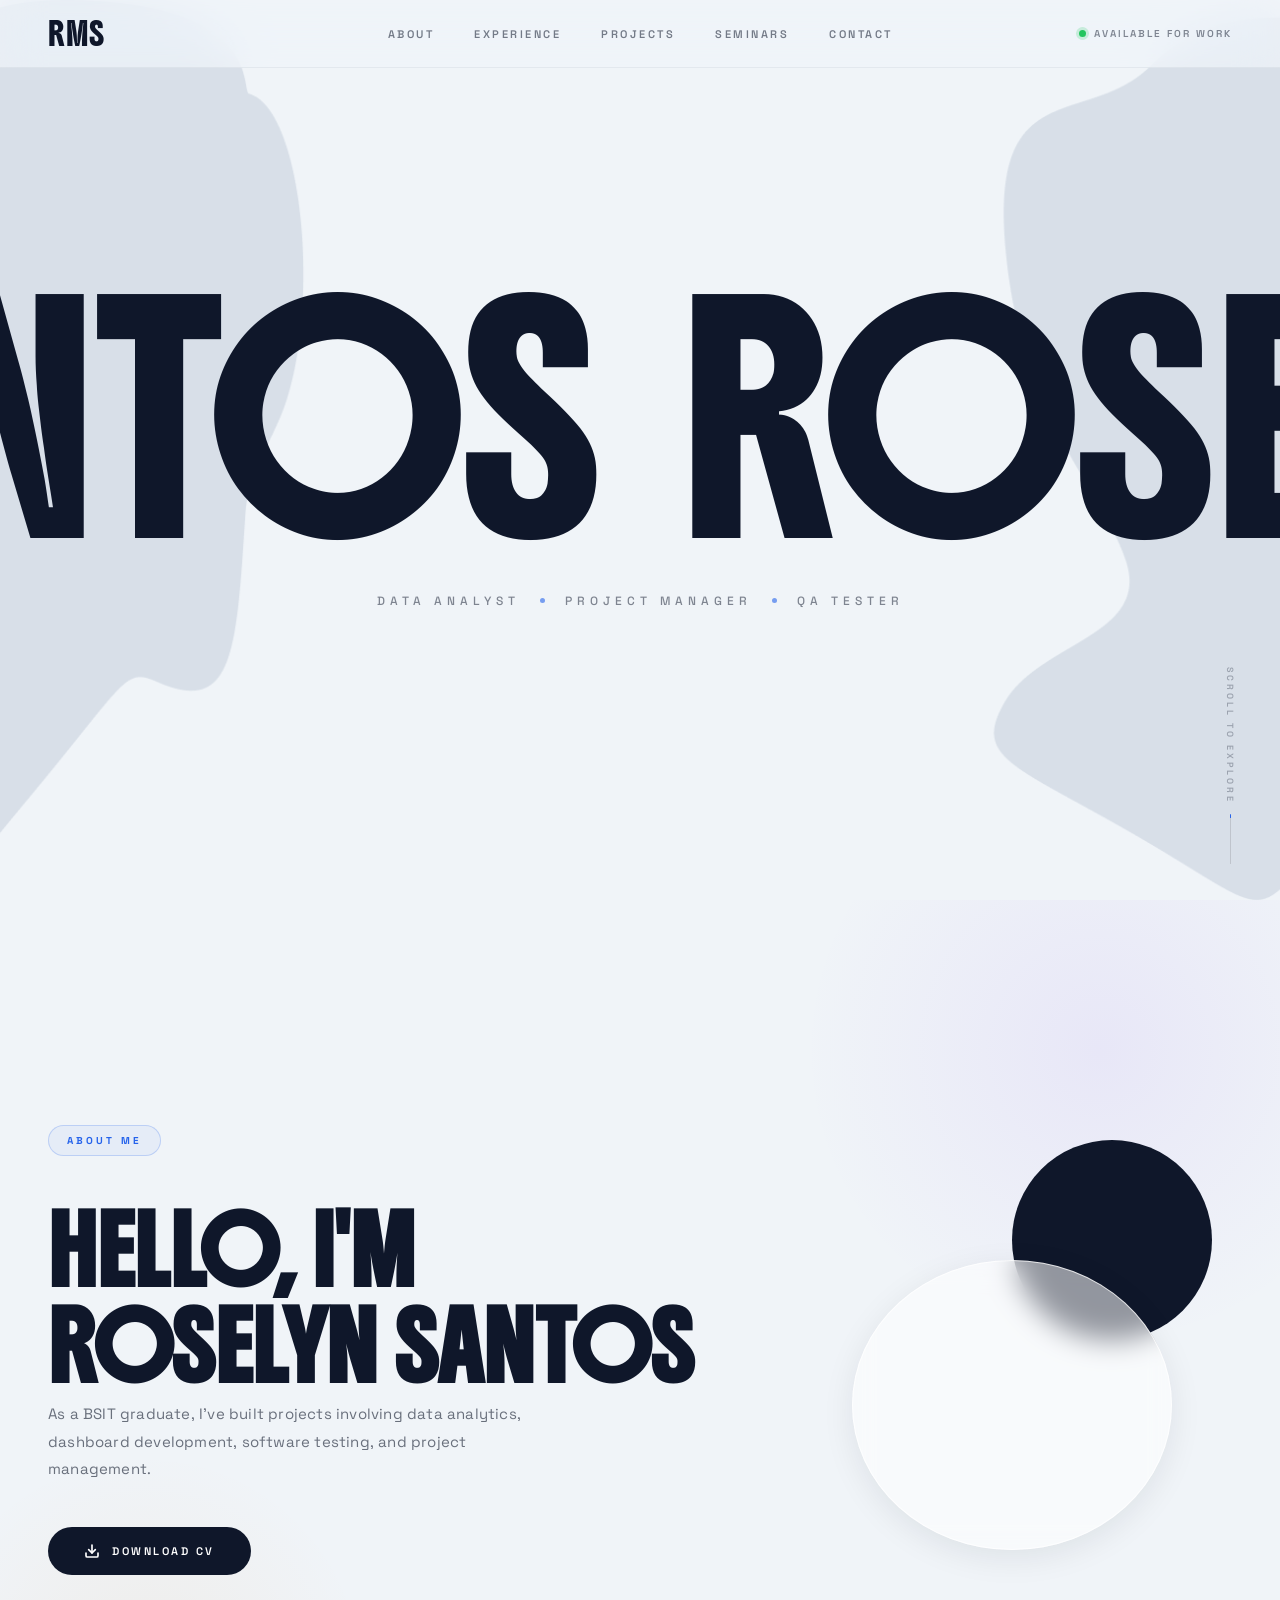
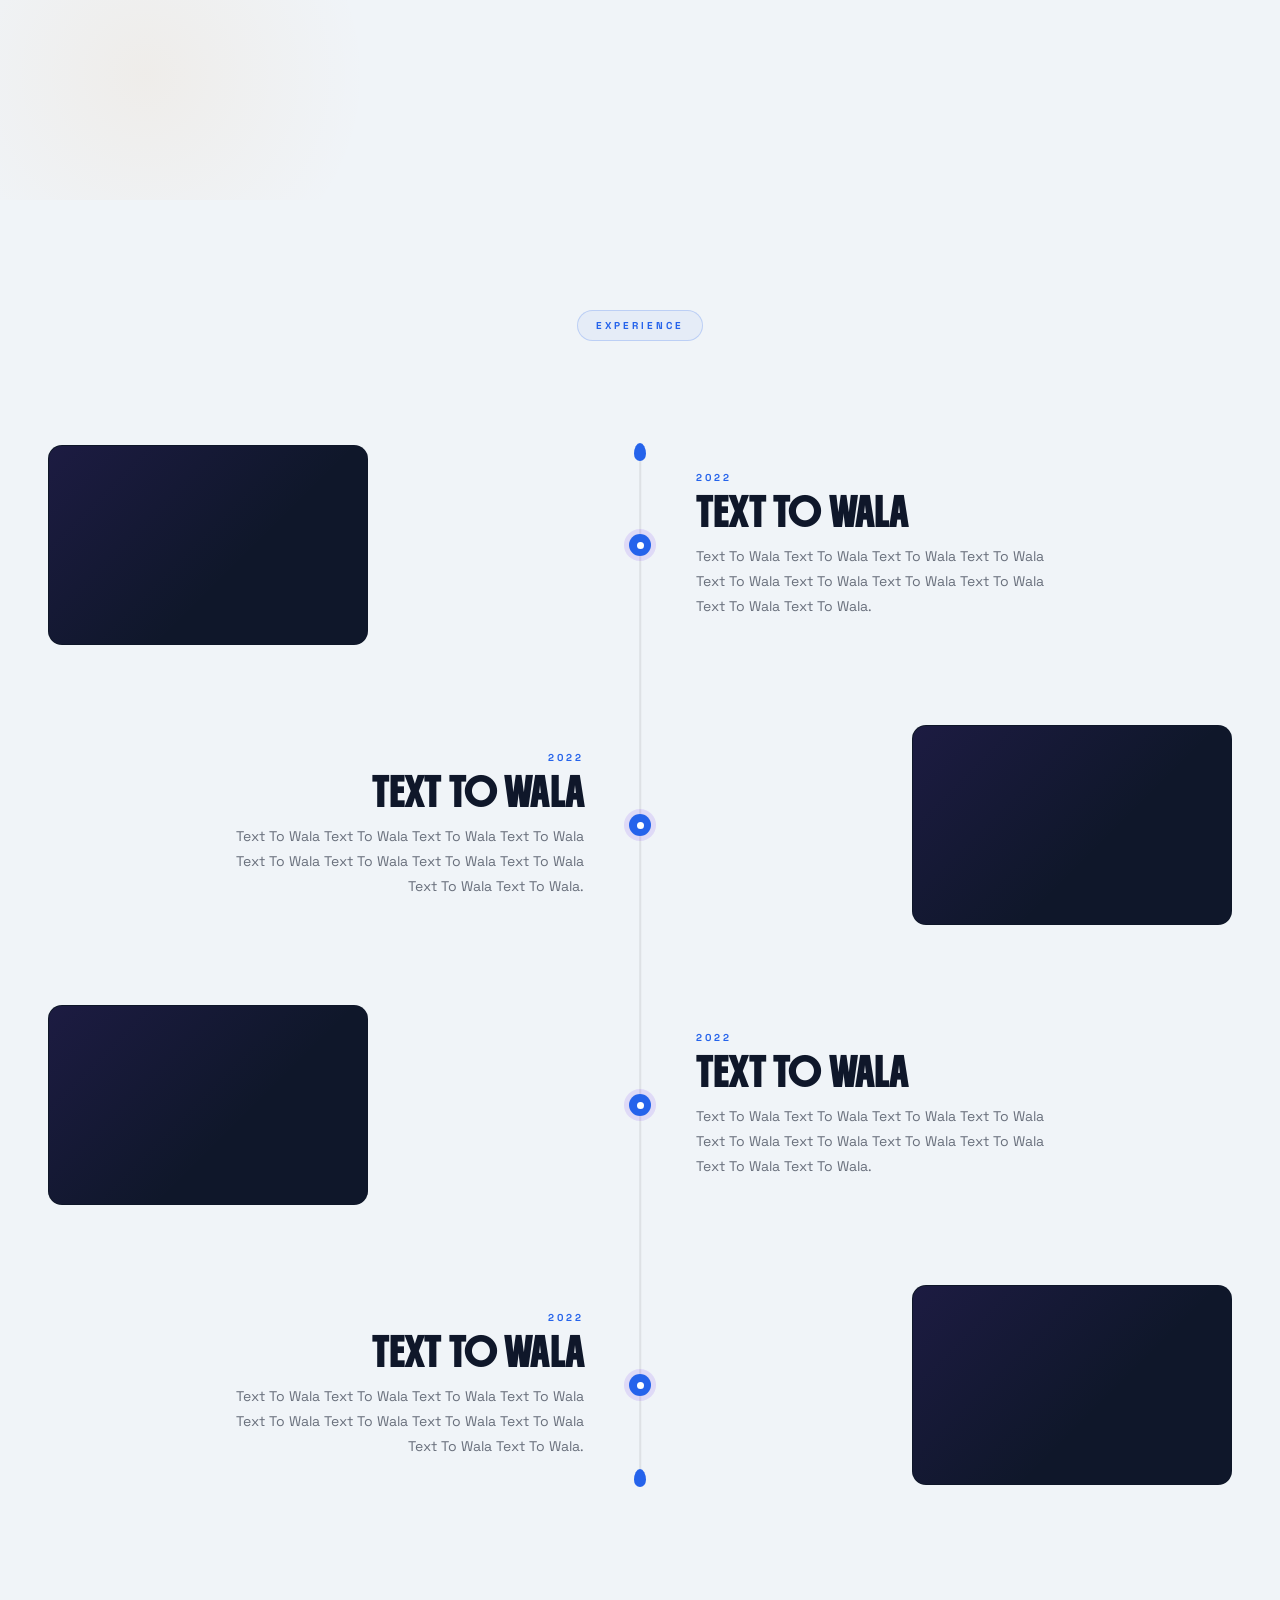
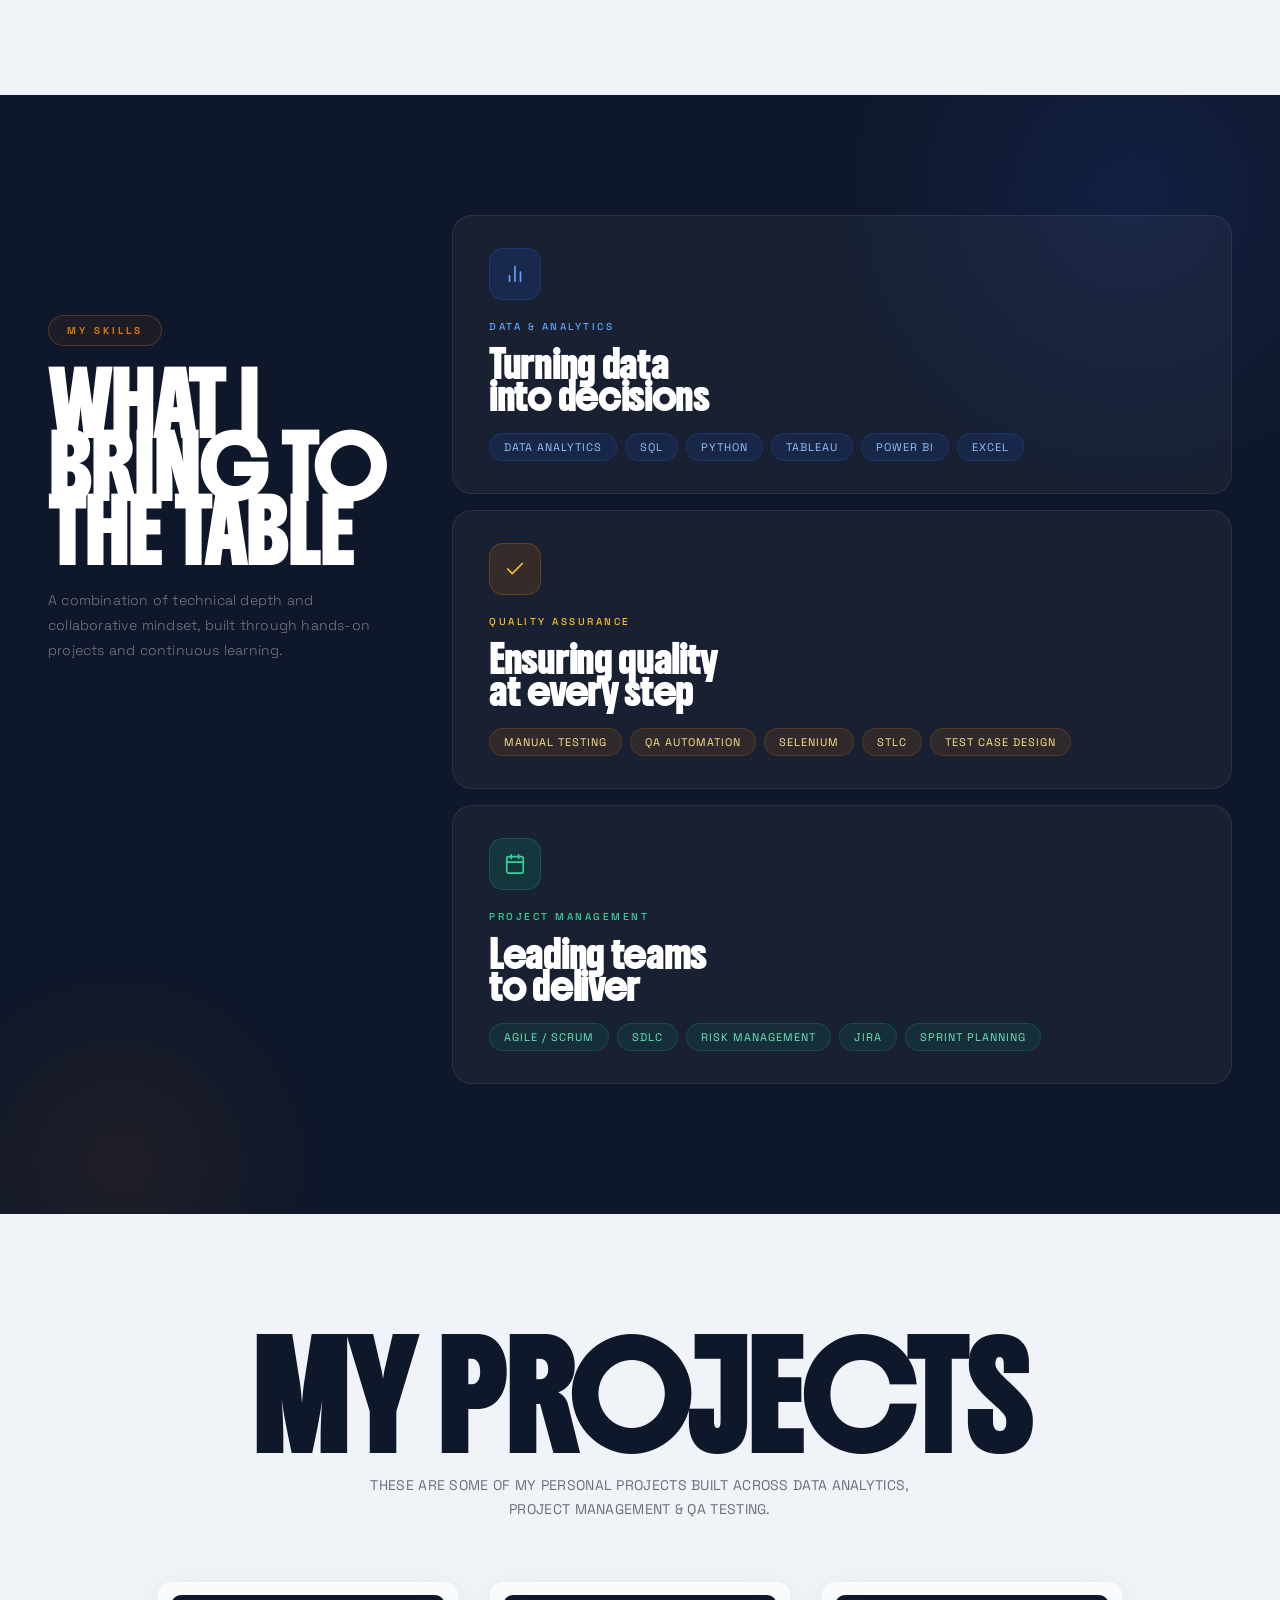
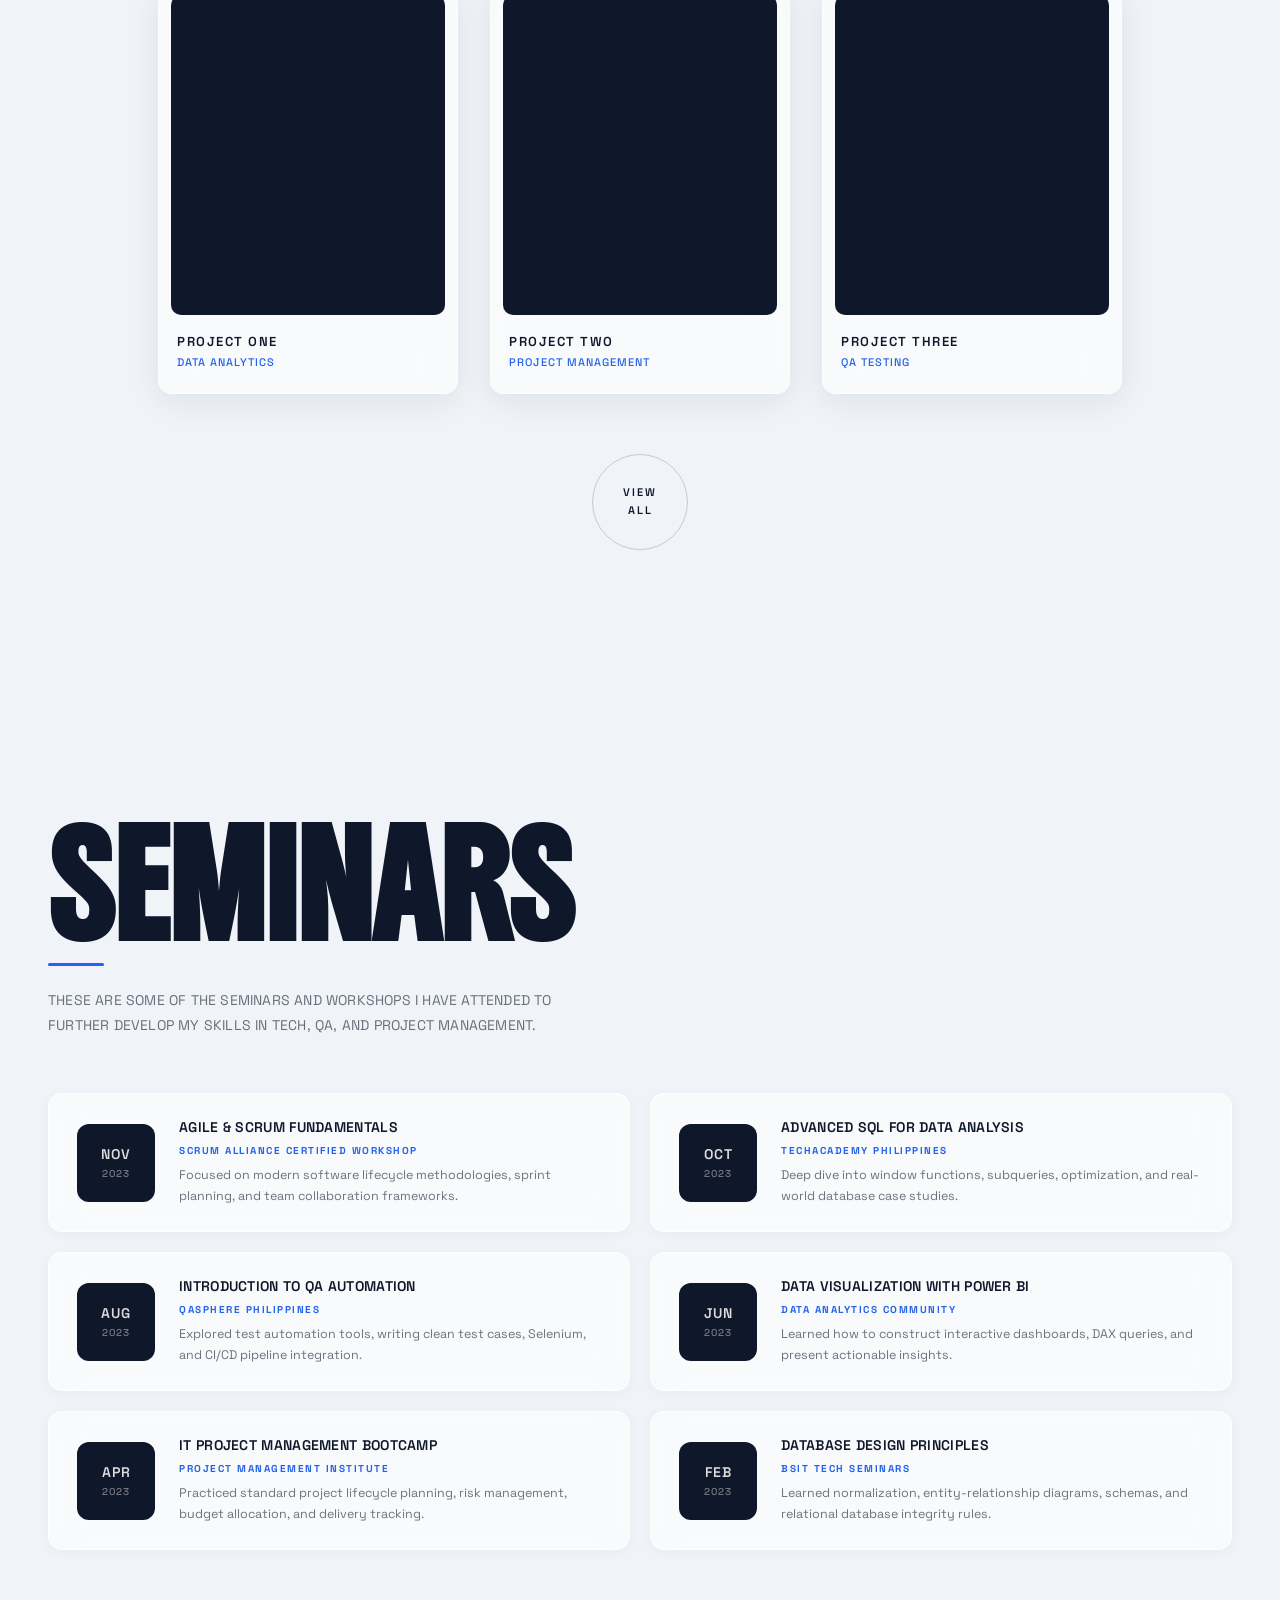
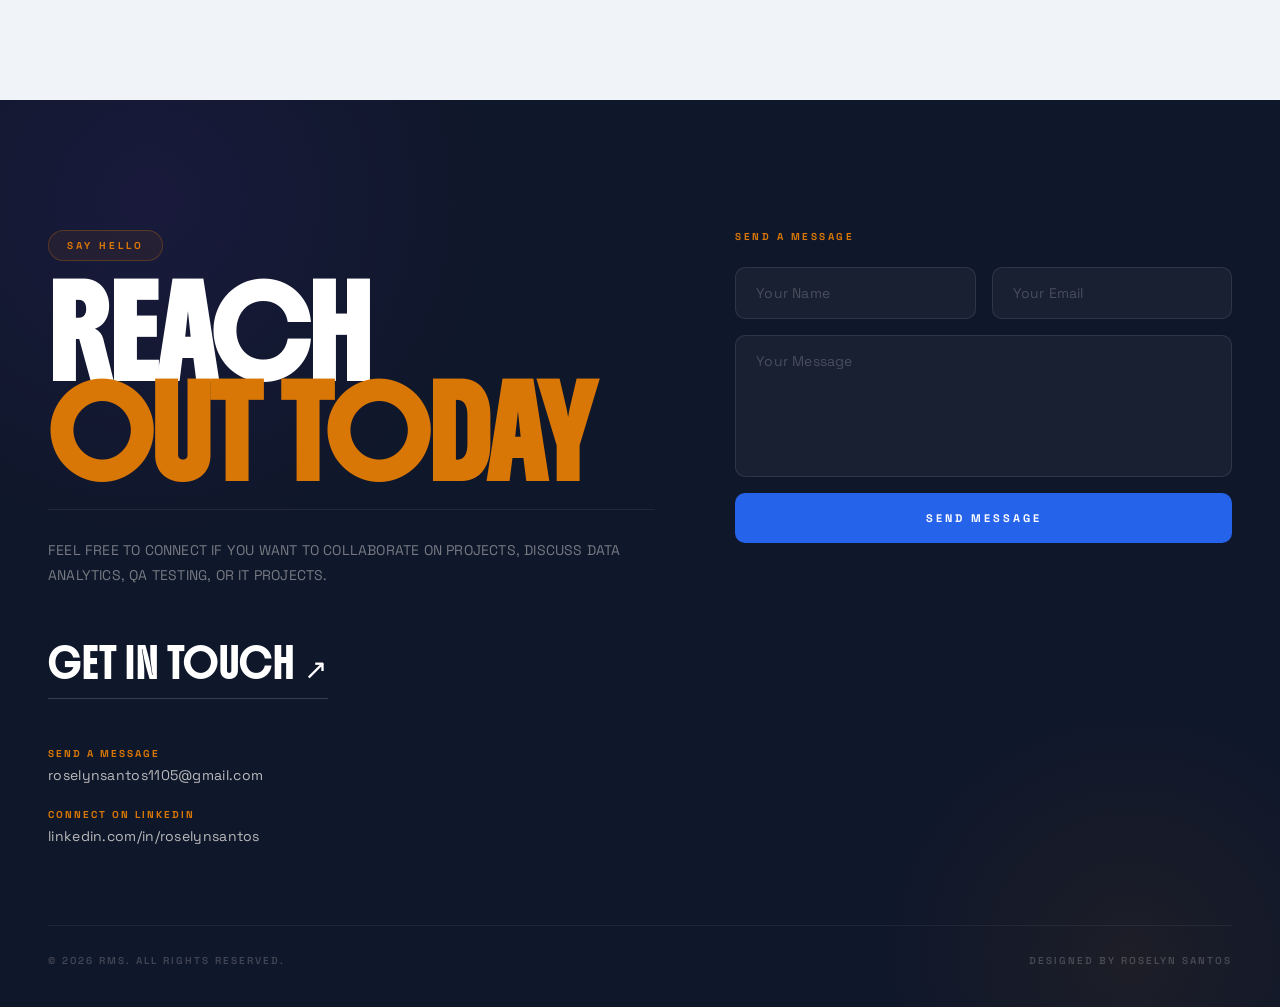
==== commit 322895e5: "feat: add dedicated pages for data analytics, project management, and QA testing projects and link t" ====
--- a/index.html
+++ b/index.html
@@ -251,7 +251,7 @@
 
         <div class="projects-grid">
             <!-- Card 1 -->
-            <a class="project-card" data-proj="0" href="projects.html#proj-01">
+            <a class="project-card" data-proj="0" href="projects-data-analytics.html">
                 <div class="project-card-inner">
                     <div class="project-image">
                         <div class="project-hover-overlay">
@@ -273,7 +273,7 @@
             </a>
 
             <!-- Card 2 -->
-            <a class="project-card" data-proj="1" href="projects.html#proj-02">
+            <a class="project-card" data-proj="1" href="projects-project-management.html">
                 <div class="project-card-inner">
                     <div class="project-image">
                         <div class="project-hover-overlay">
@@ -295,7 +295,7 @@
             </a>
 
             <!-- Card 3 -->
-            <a class="project-card" data-proj="2" href="projects.html#proj-03">
+            <a class="project-card" data-proj="2" href="projects-qa-testing.html">
                 <div class="project-card-inner">
                     <div class="project-image">
                         <div class="project-hover-overlay">
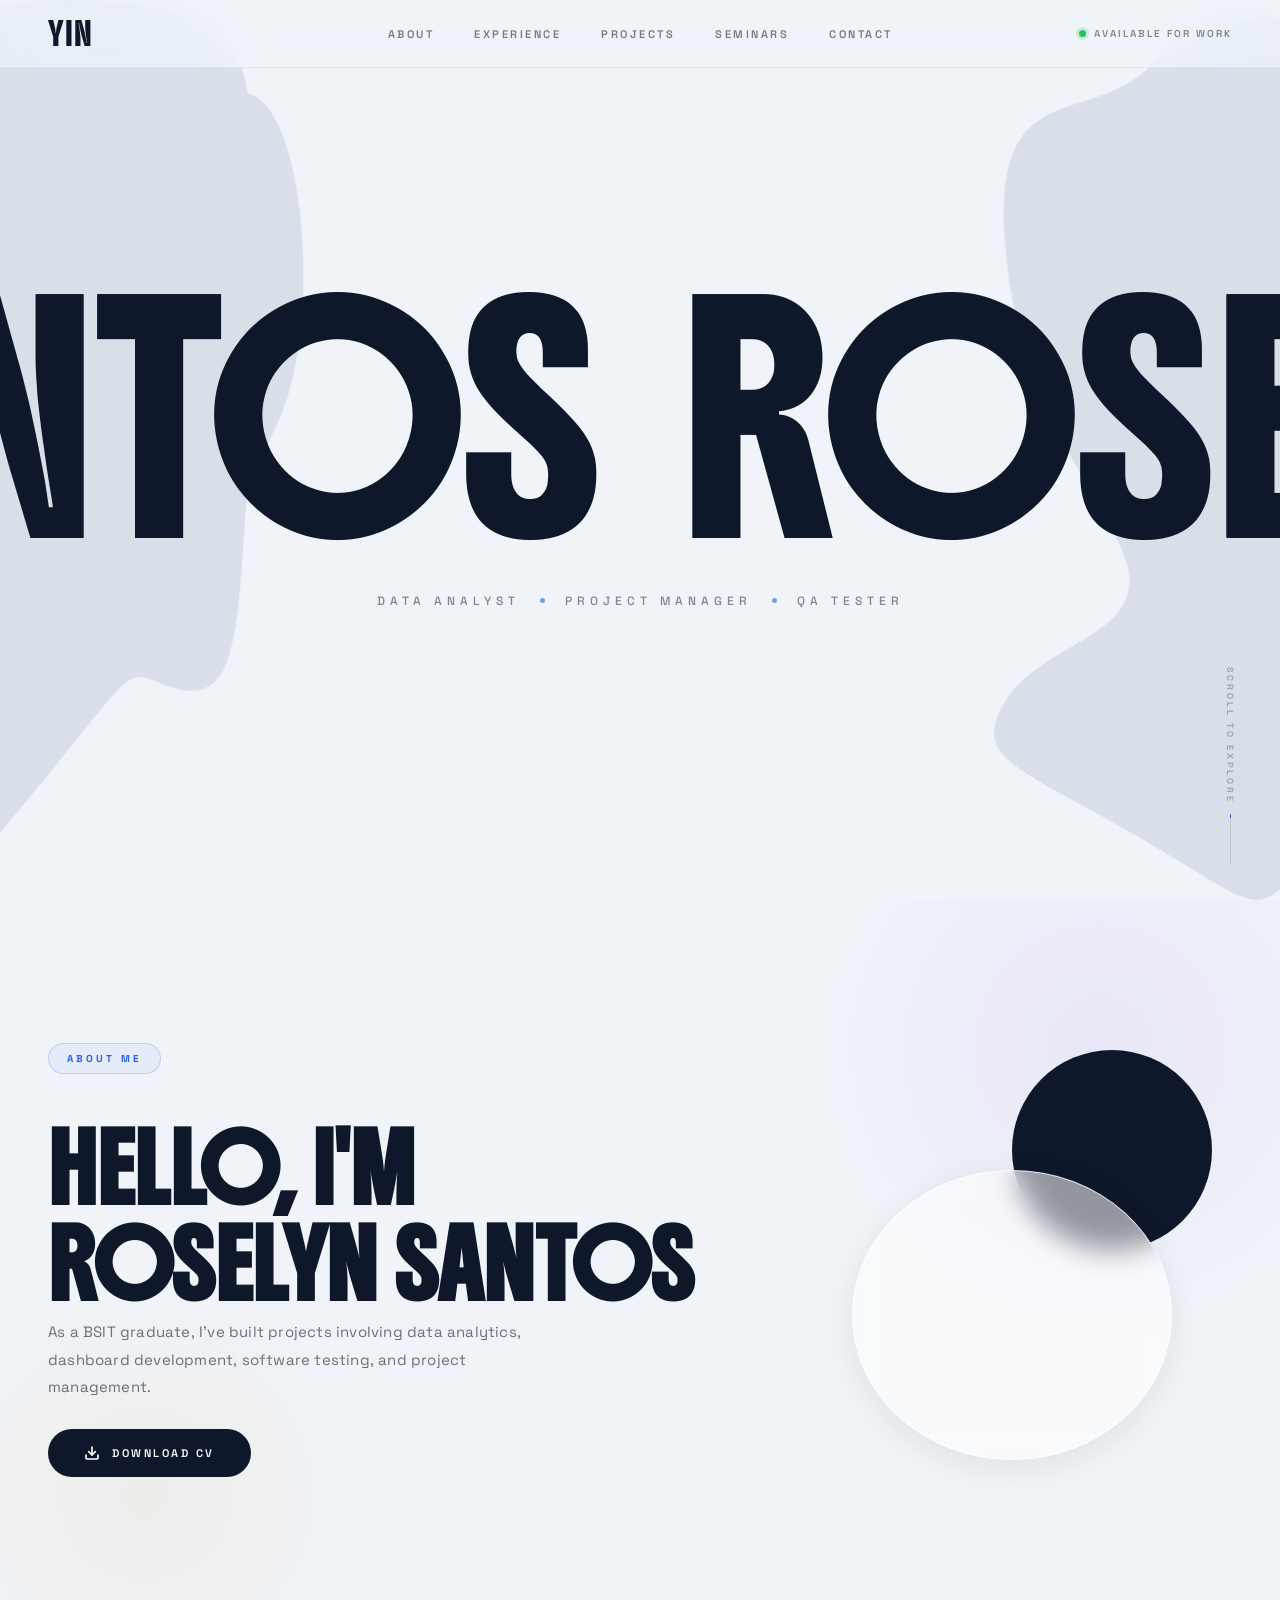
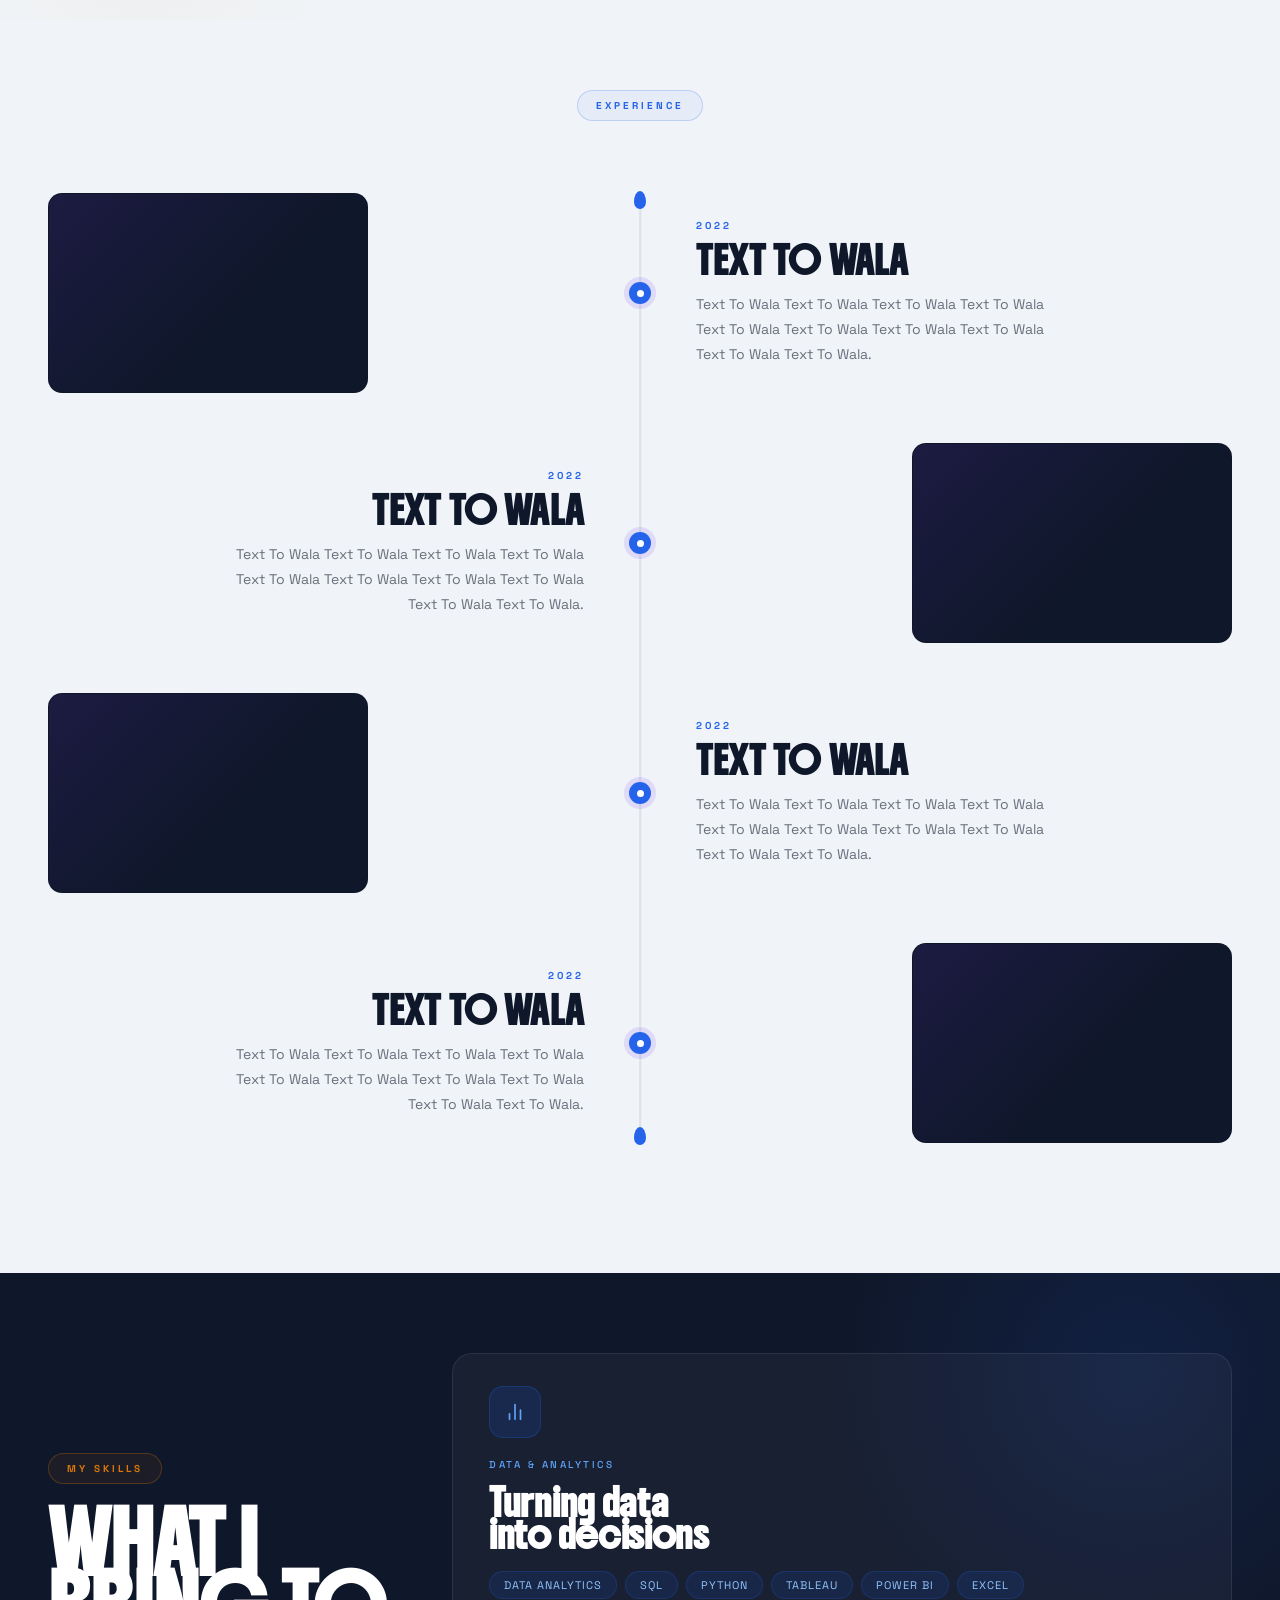
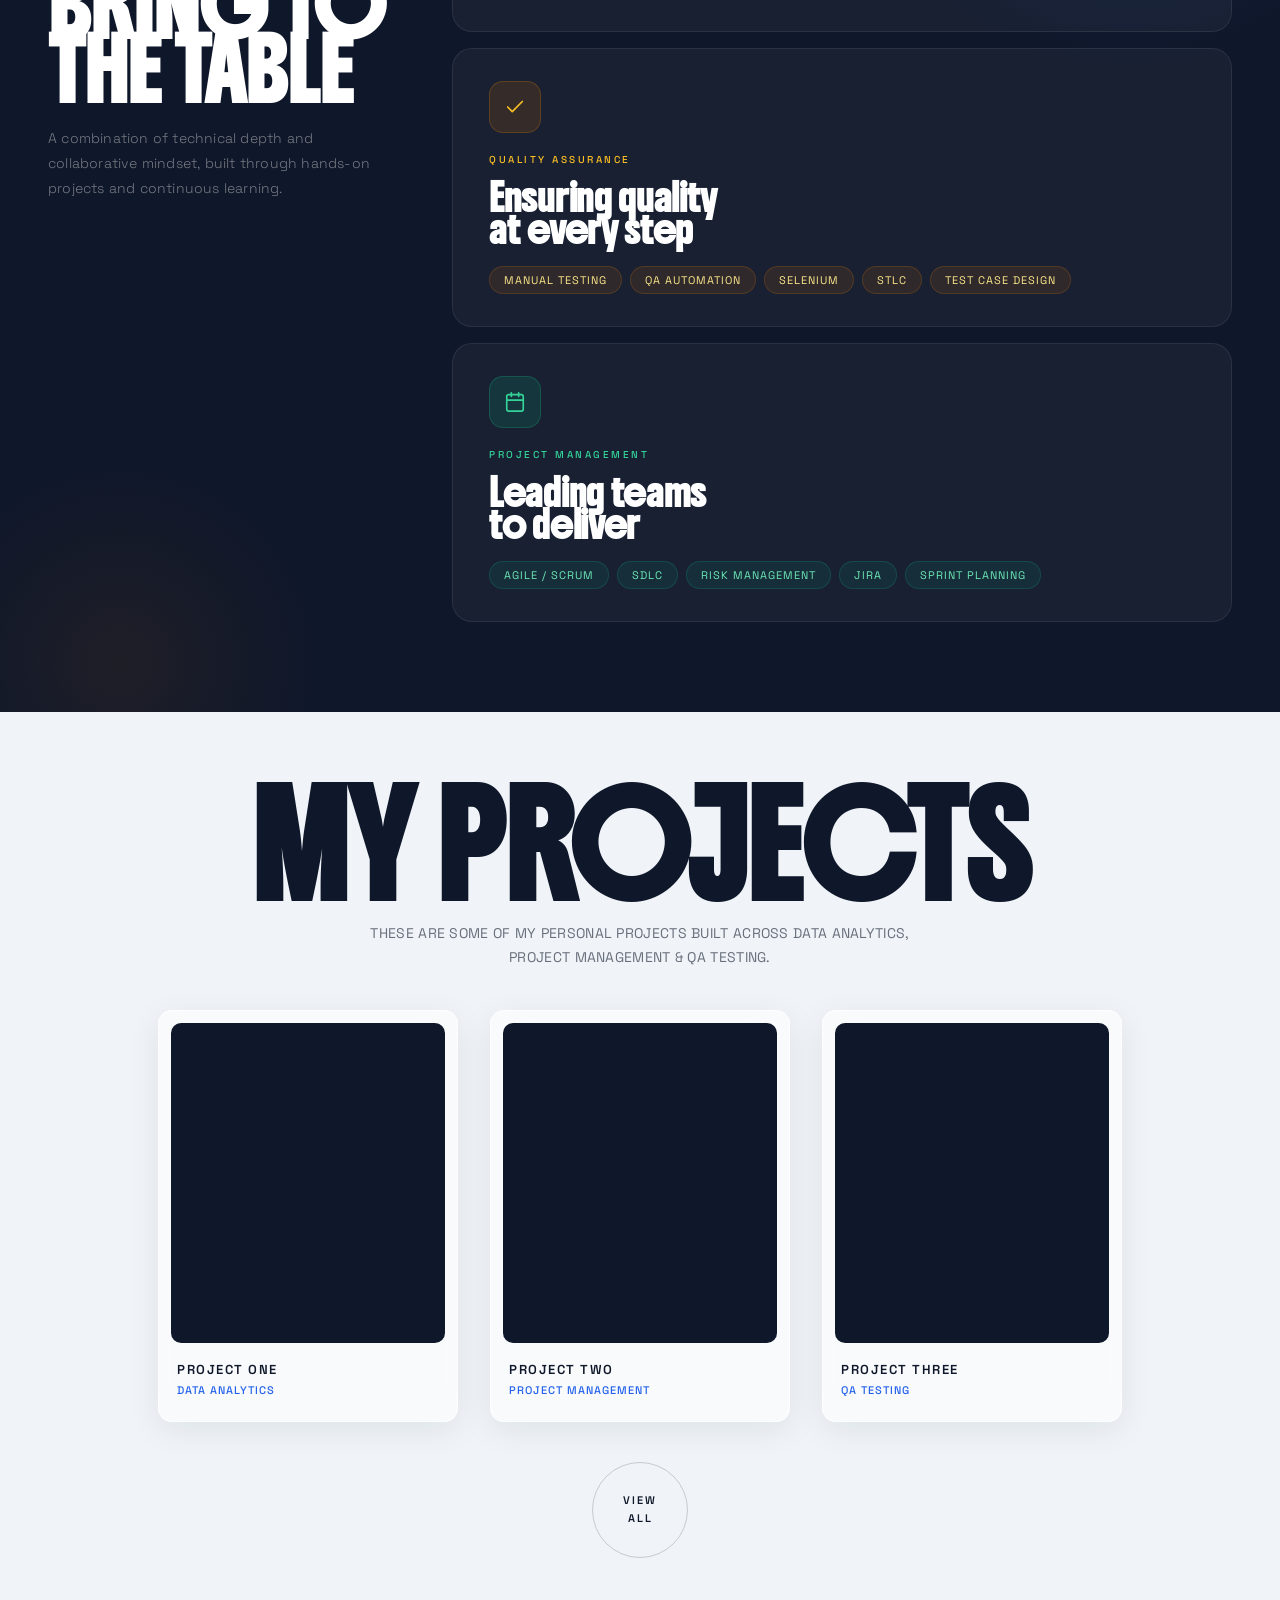
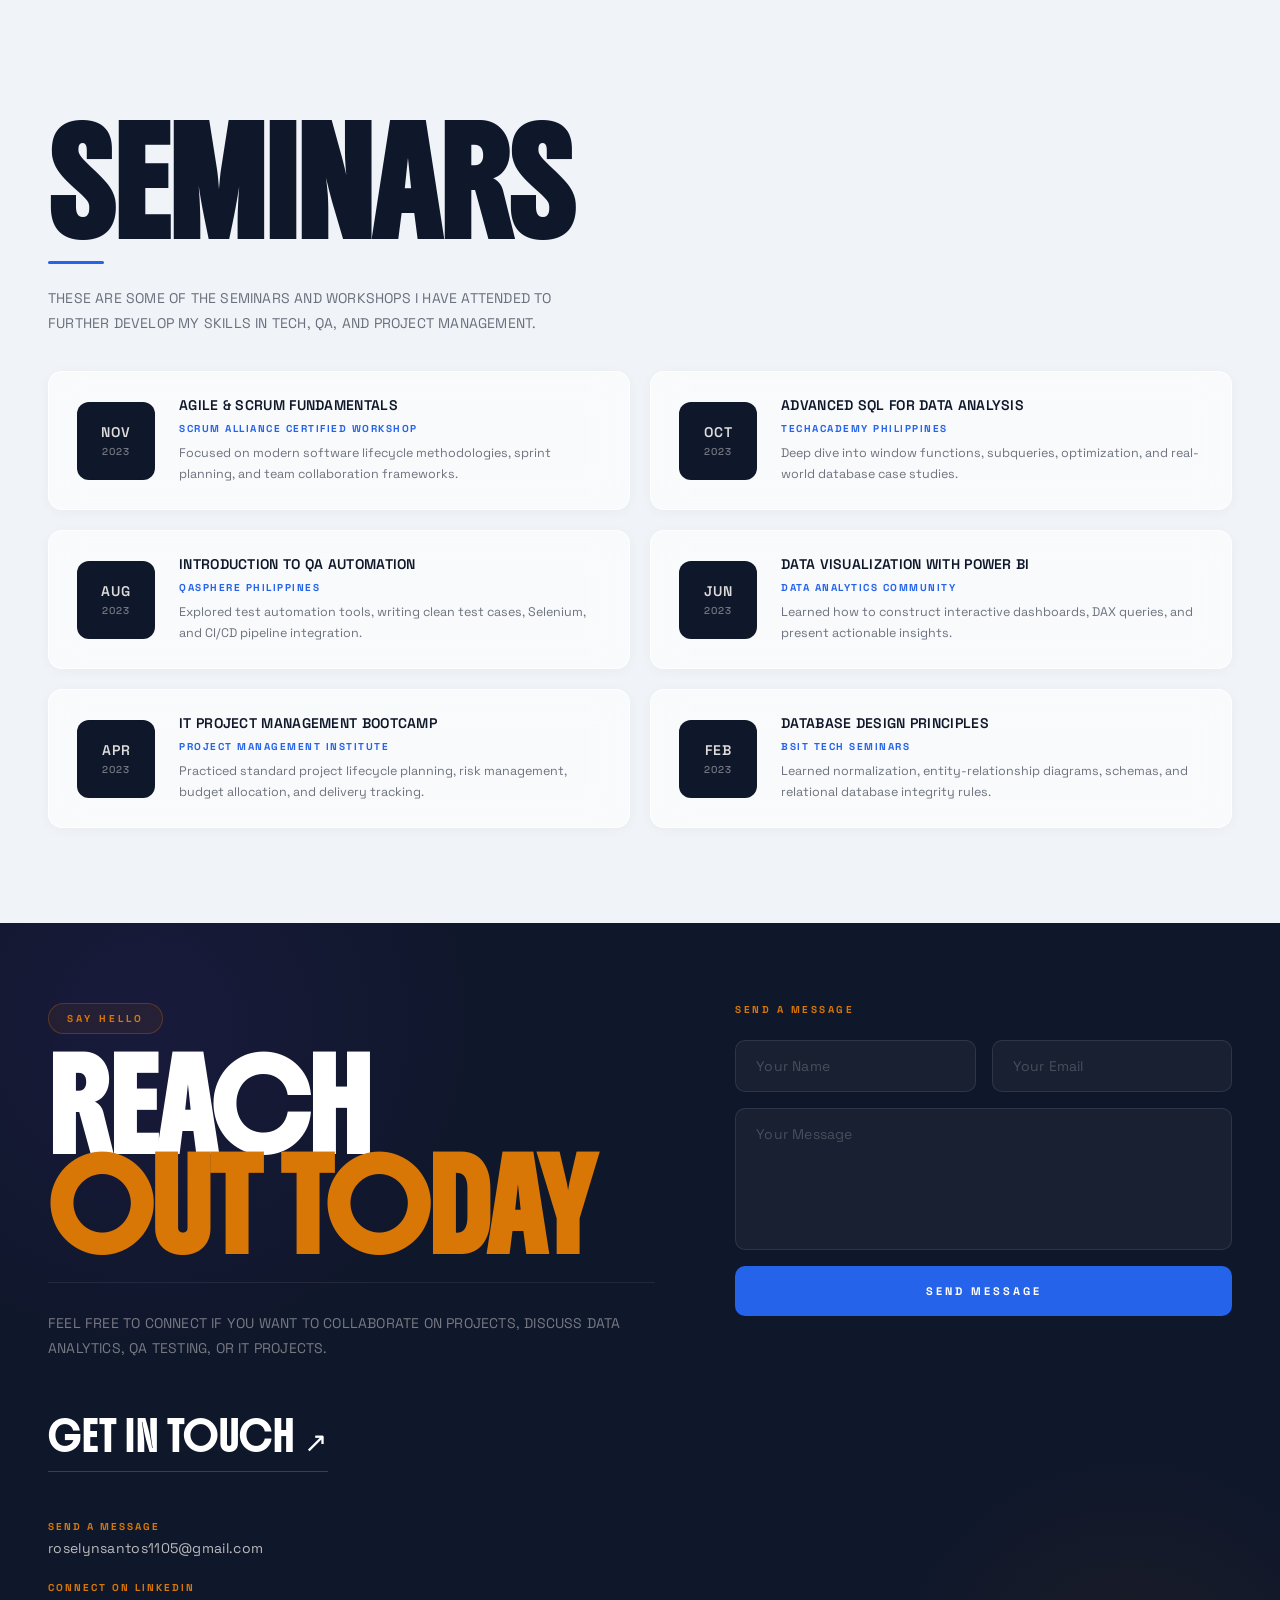
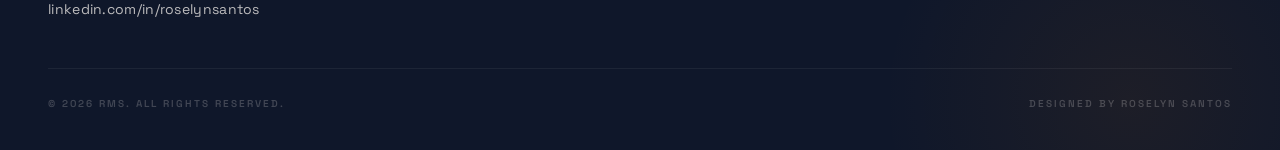
==== commit a1bbf5a0: "logo change" ====
--- a/index.html
+++ b/index.html
@@ -18,7 +18,7 @@
 
     <!-- ── Navigation ── -->
     <nav class="nav-head">
-        <div class="logo">RMS</div>
+        <div class="logo">YIN</div>
         <ul class="nav-menu" id="nav-menu">
             <li><a href="#about" class="menu-link">ABOUT</a></li>
             <li><a href="#experience" class="menu-link">EXPERIENCE</a></li>
--- a/style.css
+++ b/style.css
@@ -270,12 +270,12 @@
 .about {
     position: relative;
     width: 100%;
-    min-height: 100vh;
+    min-height: 80vh;
     background: var(--bg);
     display: flex;
     align-items: center;
     justify-content: center;
-    padding: 130px 0;
+    padding: 70px 0;
     overflow: hidden;
 }
 .about::before {
@@ -350,7 +350,7 @@
     line-height: 1.85;
     color: var(--text-muted);
     letter-spacing: 0.2px;
-    margin-bottom: 44px;
+    margin-bottom: 28px;
     max-width: 480px;
     text-transform: none;
 }
@@ -430,12 +430,12 @@
     position: relative;
     width: 100%;
     background: var(--bg);
-    padding: 110px 0 130px;
+    padding: 70px 0 80px;
     overflow: hidden;
 }
 .timeline-header {
     text-align: center;
-    margin-bottom: 80px;
+    margin-bottom: 48px;
 }
 
 .timeline-wrapper {
@@ -482,7 +482,7 @@
     position: relative;
     display: flex;
     align-items: center;
-    margin-bottom: 80px;
+    margin-bottom: 50px;
     width: 100%;
     opacity: 1;
     transition: opacity .7s ease, transform .7s cubic-bezier(.25, .46, .45, .94);
@@ -589,7 +589,7 @@
     position: relative;
     width: 100%;
     background: var(--dark);
-    padding: 120px 0 130px;
+    padding: 80px 0 90px;
     overflow: hidden;
 }
 /* ambient orb */
@@ -799,11 +799,11 @@
     position: relative;
     width: 100%;
     background: var(--bg);
-    padding: 130px 0 150px;
+    padding: 80px 0 90px;
     display: flex;
     flex-direction: column;
     align-items: center;
-    gap: 60px;
+    gap: 40px;
     overflow: hidden;
 }
 
@@ -1018,7 +1018,7 @@
     position: relative;
     width: 100%;
     background: var(--bg);
-    padding: 130px 0 150px;
+    padding: 80px 0 95px;
     display: flex;
     justify-content: center;
     overflow: hidden;
@@ -1031,7 +1031,7 @@
 
 .seminars-header {
     text-align: left;
-    margin-bottom: 56px;
+    margin-bottom: 36px;
 }
 .seminars-title {
     font-family: "Boldonse", sans-serif;
@@ -1155,7 +1155,7 @@
     width: 100%;
     background: var(--dark);
     color: rgba(245, 242, 238, 0.85);
-    padding: 130px 0 0;
+    padding: 80px 0 0;
     display: flex;
     flex-direction: column;
     align-items: center;
@@ -1386,7 +1386,7 @@
 .portfolio-footer {
     width: 100%;
     max-width: var(--container);
-    padding: 80px var(--pad) 0;
+    padding: 50px var(--pad) 0;
     display: flex;
     flex-direction: column;
     align-items: center;
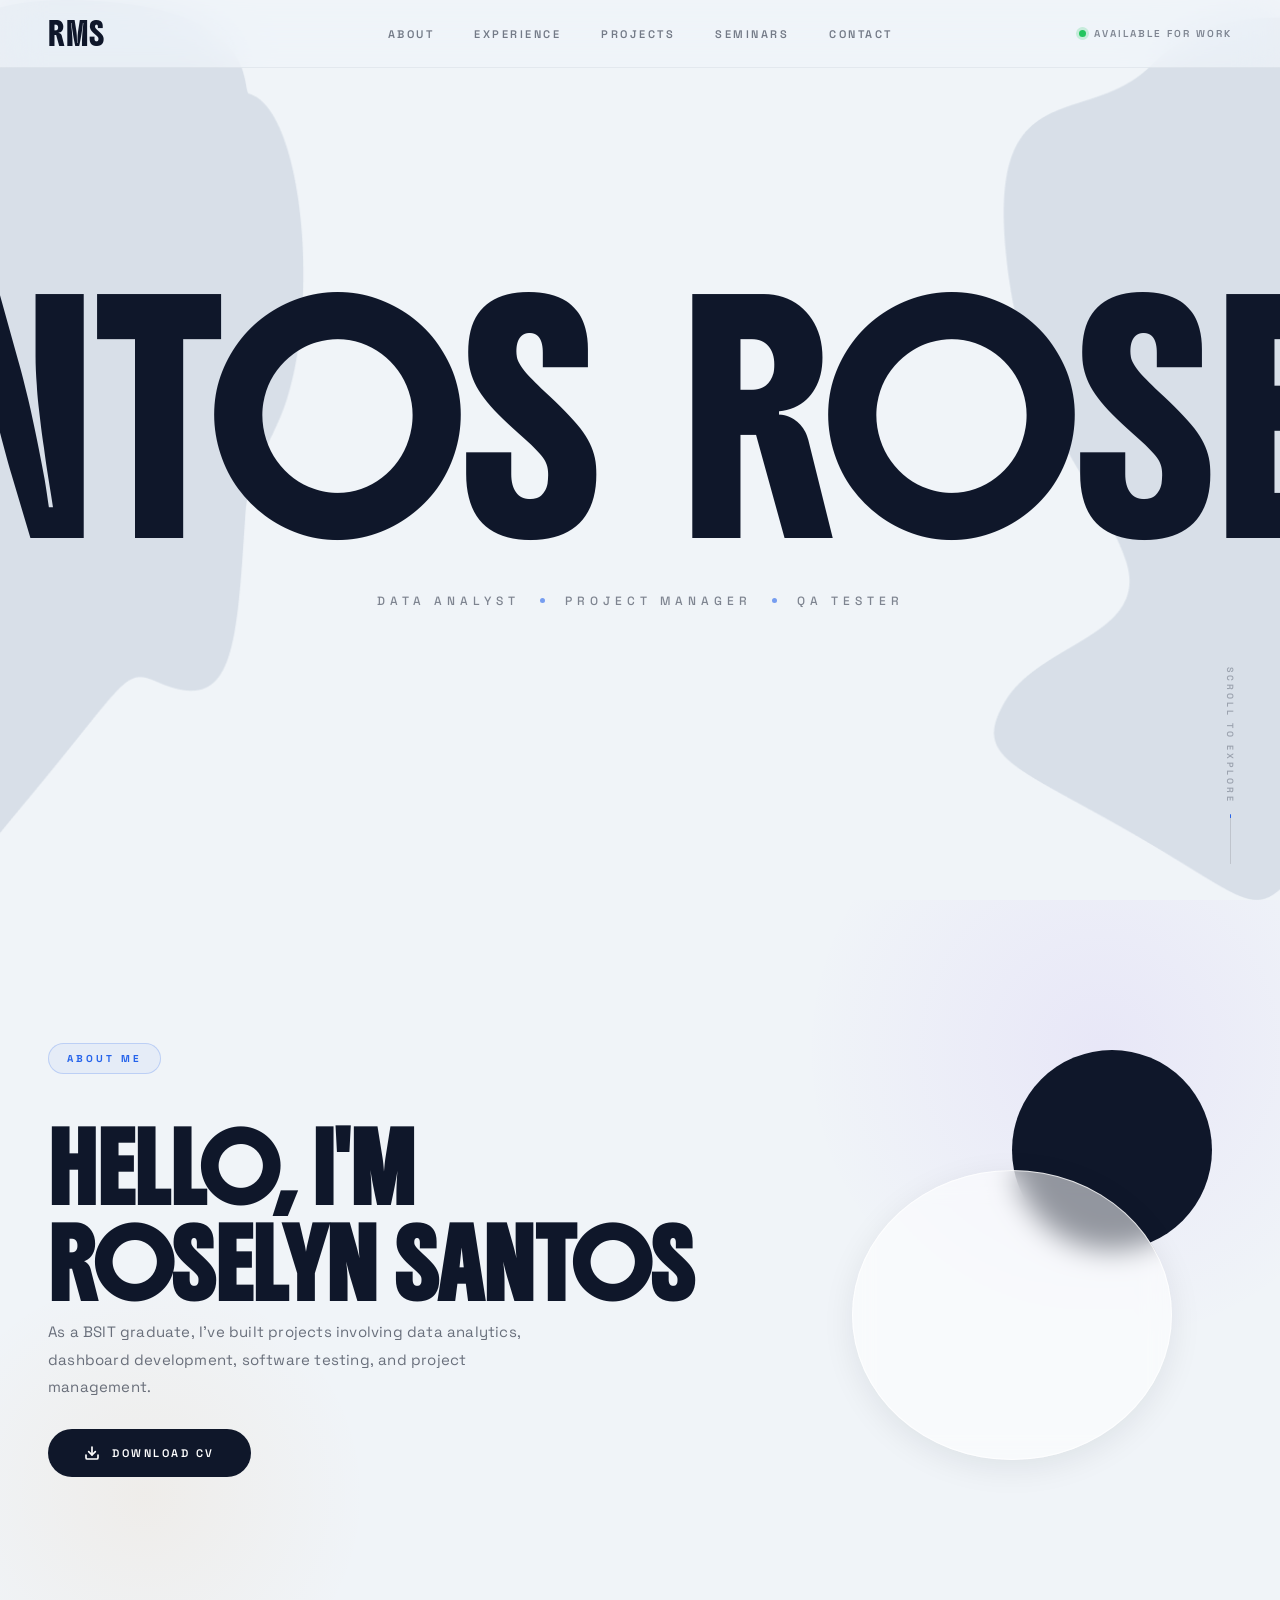
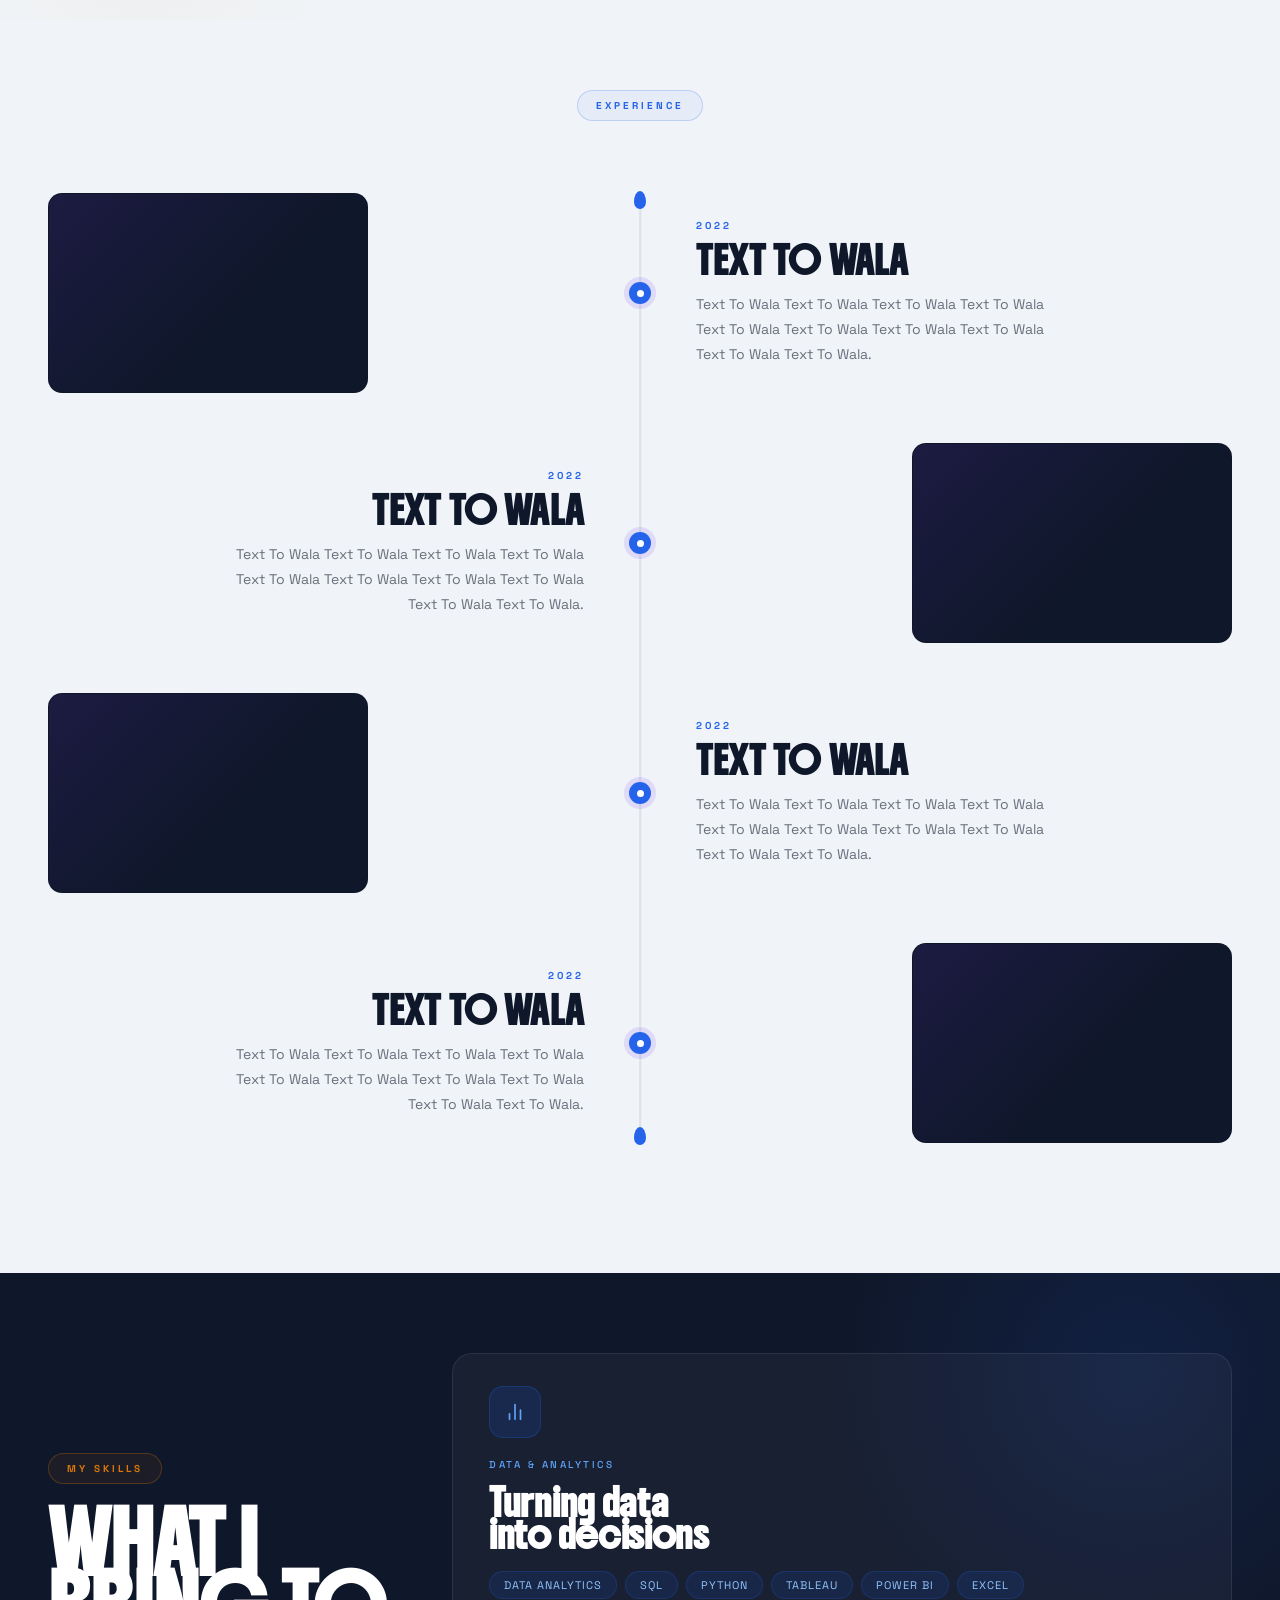
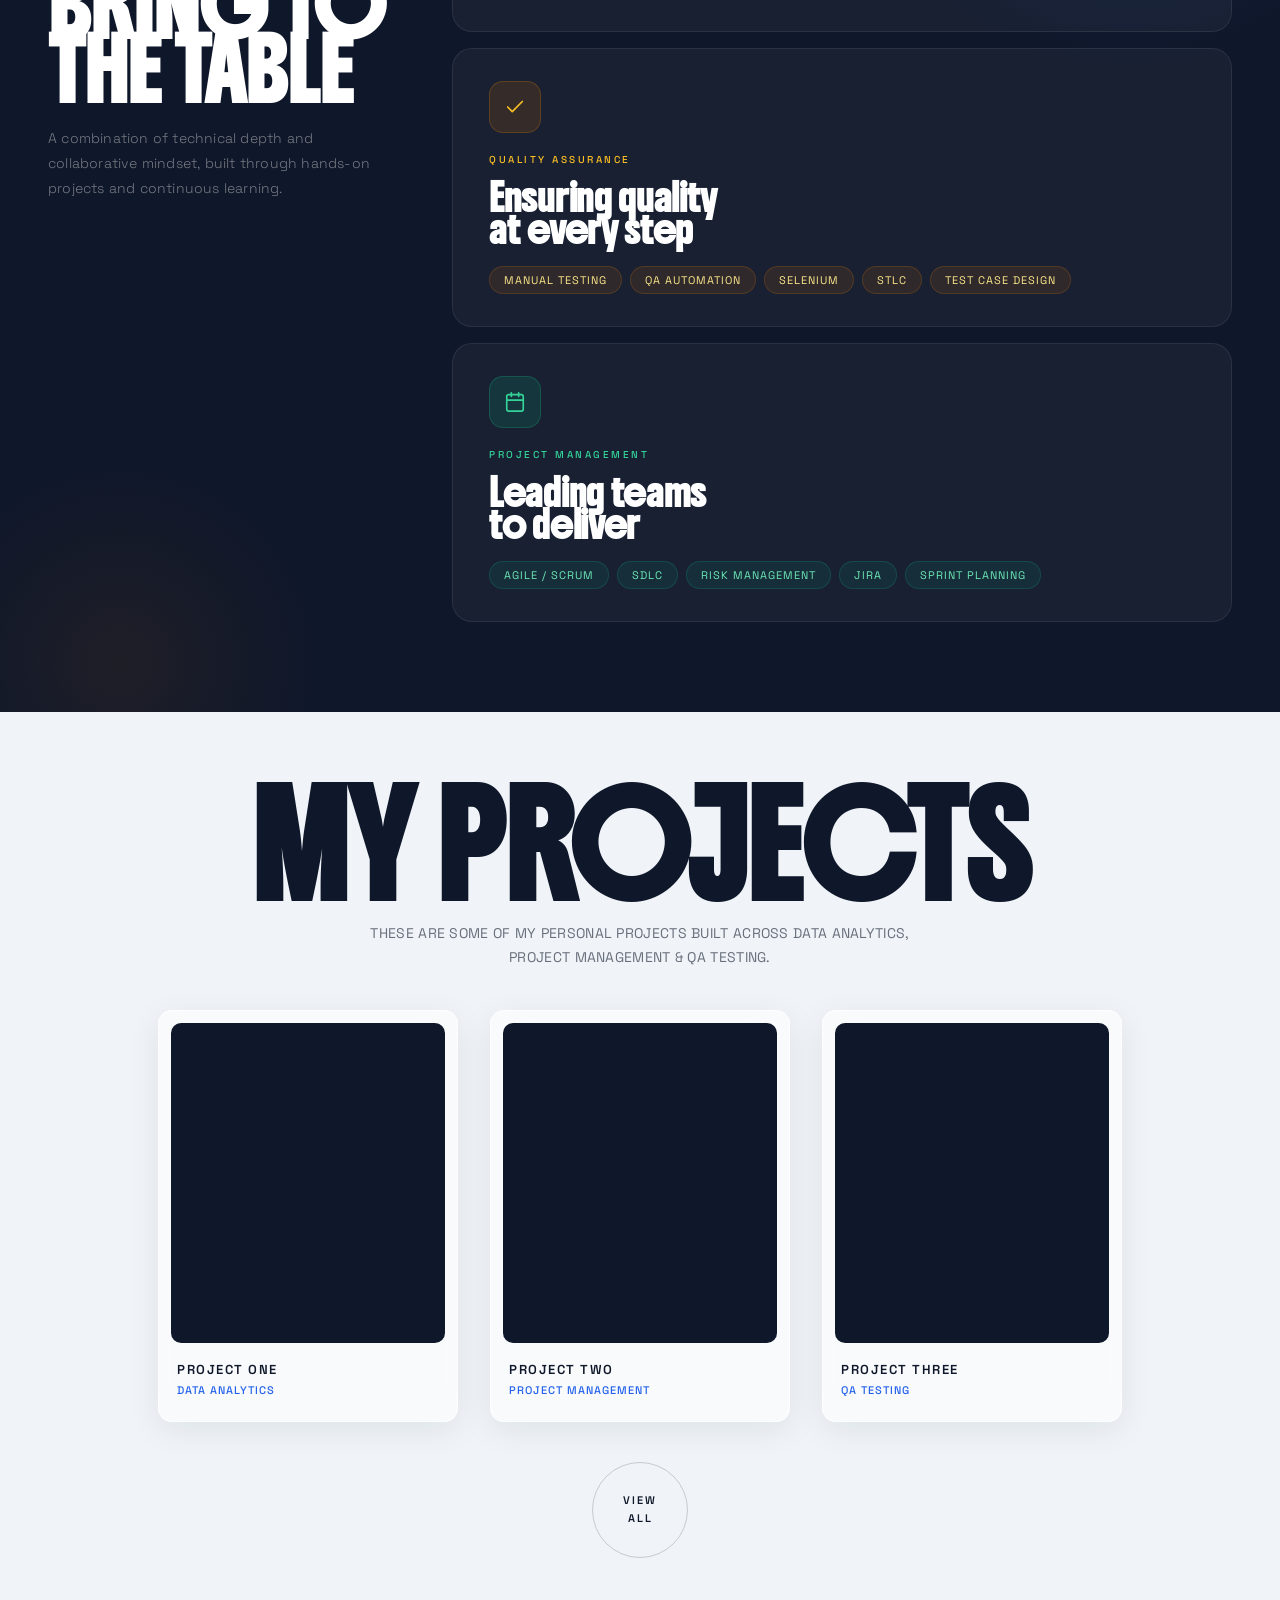
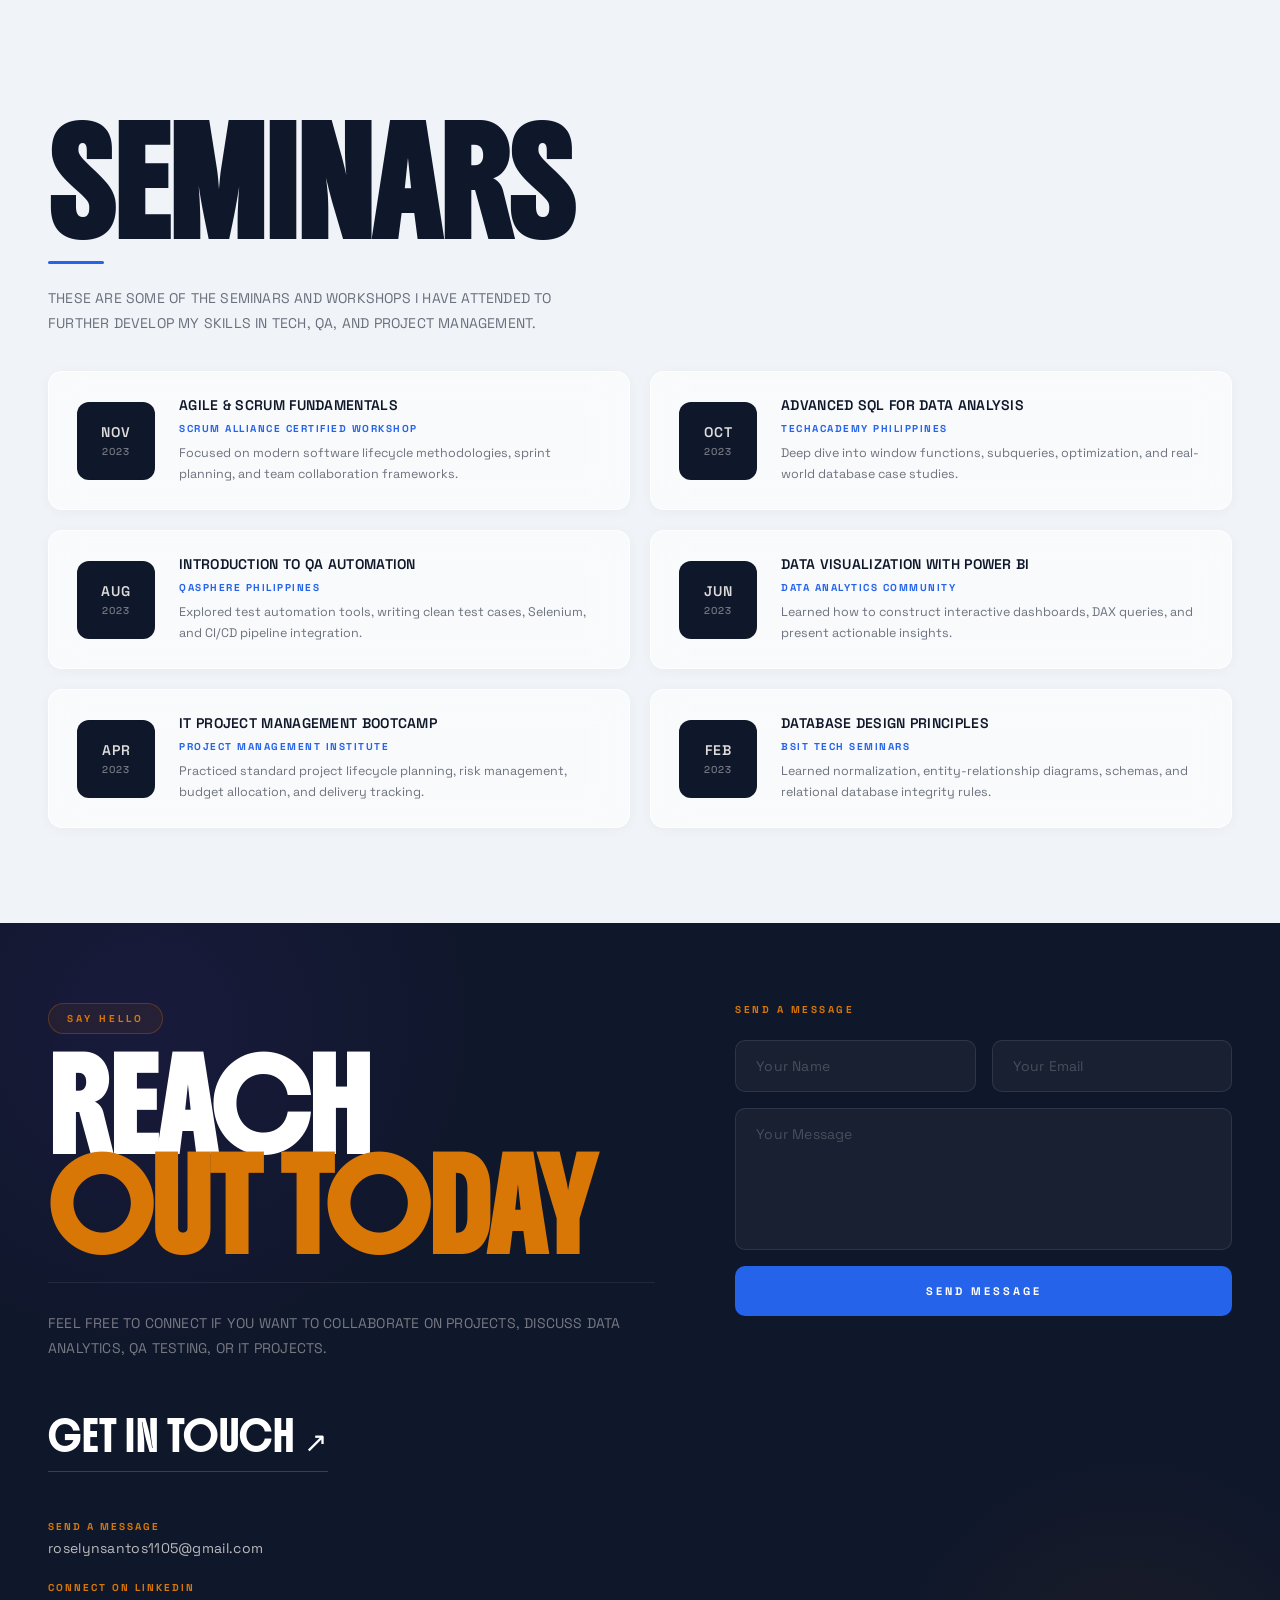
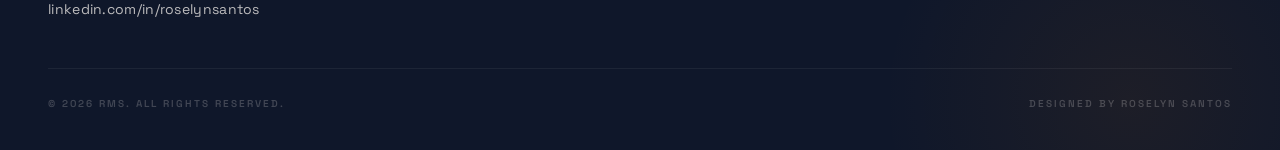
==== commit bc1eb597: "logo change" ====
--- a/index.html
+++ b/index.html
@@ -18,7 +18,7 @@
 
     <!-- ── Navigation ── -->
     <nav class="nav-head">
-        <div class="logo">YIN</div>
+        <div class="logo">RMS</div>
         <ul class="nav-menu" id="nav-menu">
             <li><a href="#about" class="menu-link">ABOUT</a></li>
             <li><a href="#experience" class="menu-link">EXPERIENCE</a></li>
